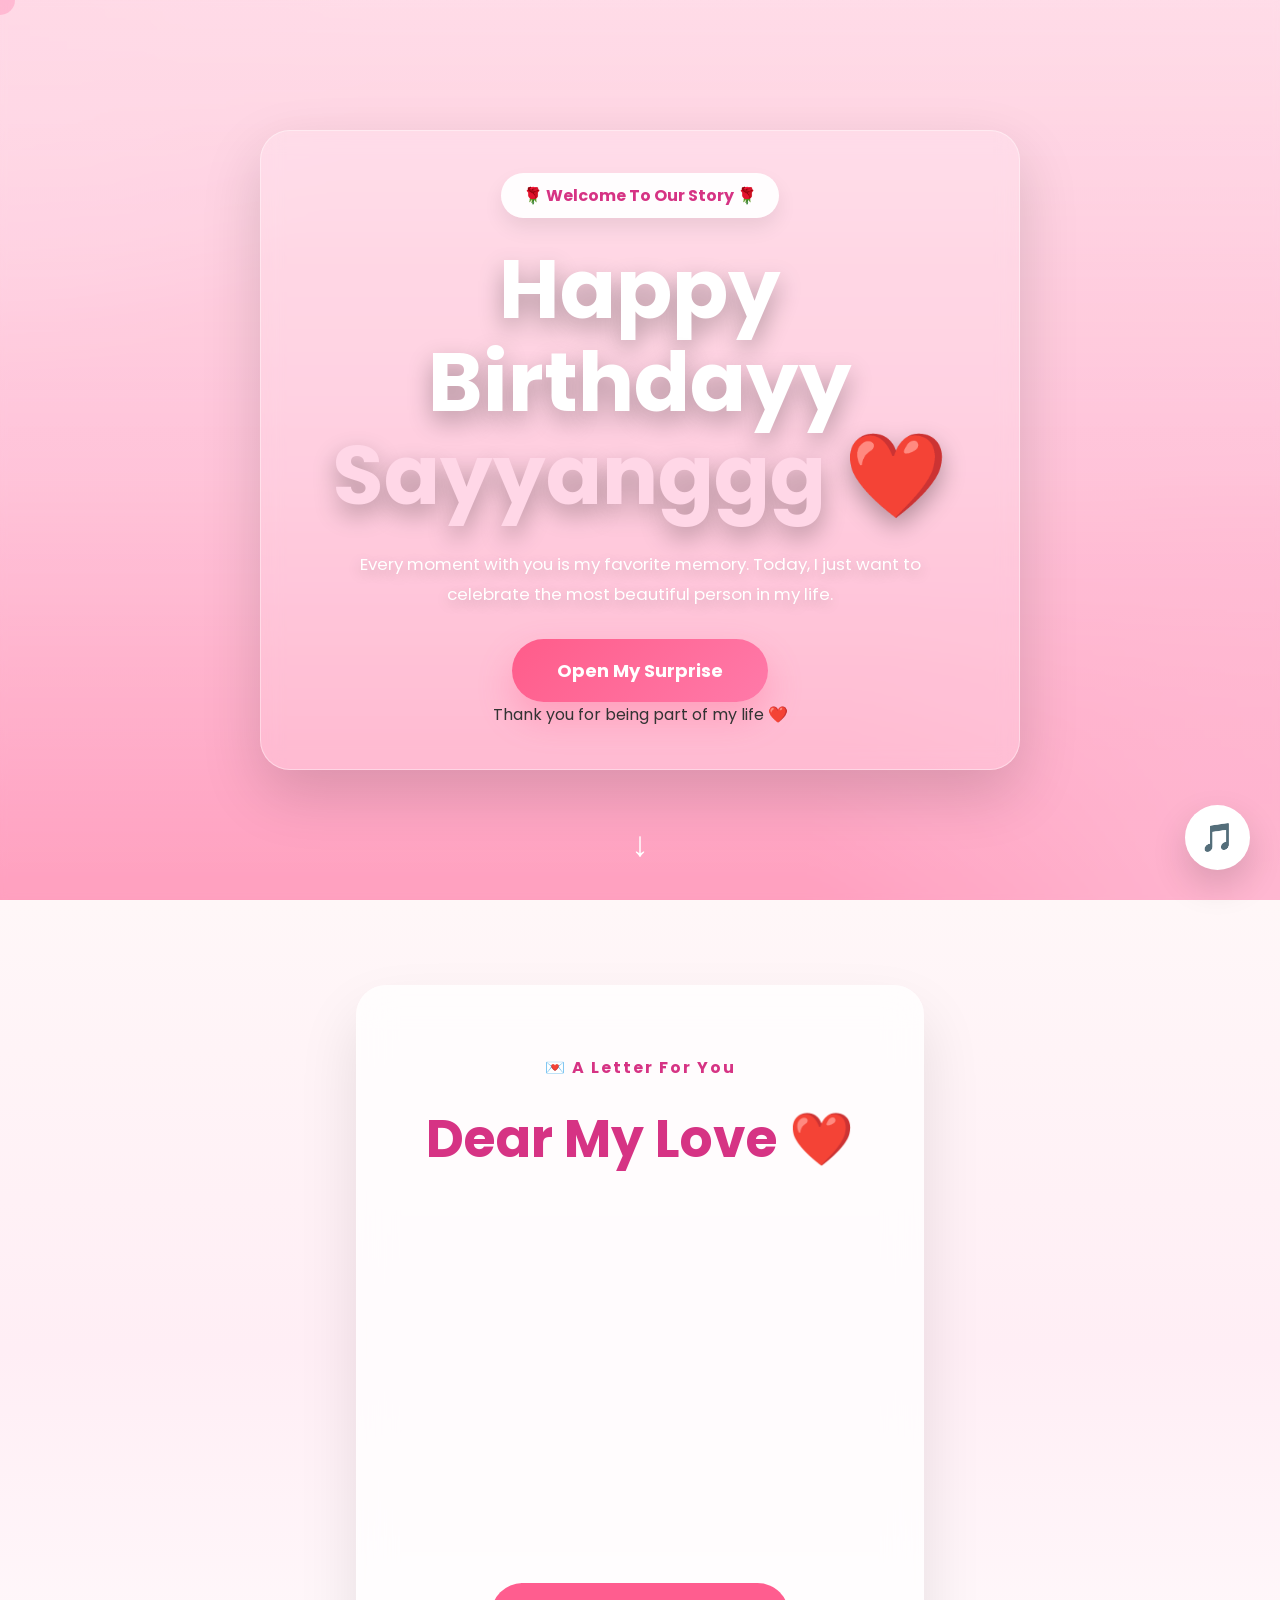
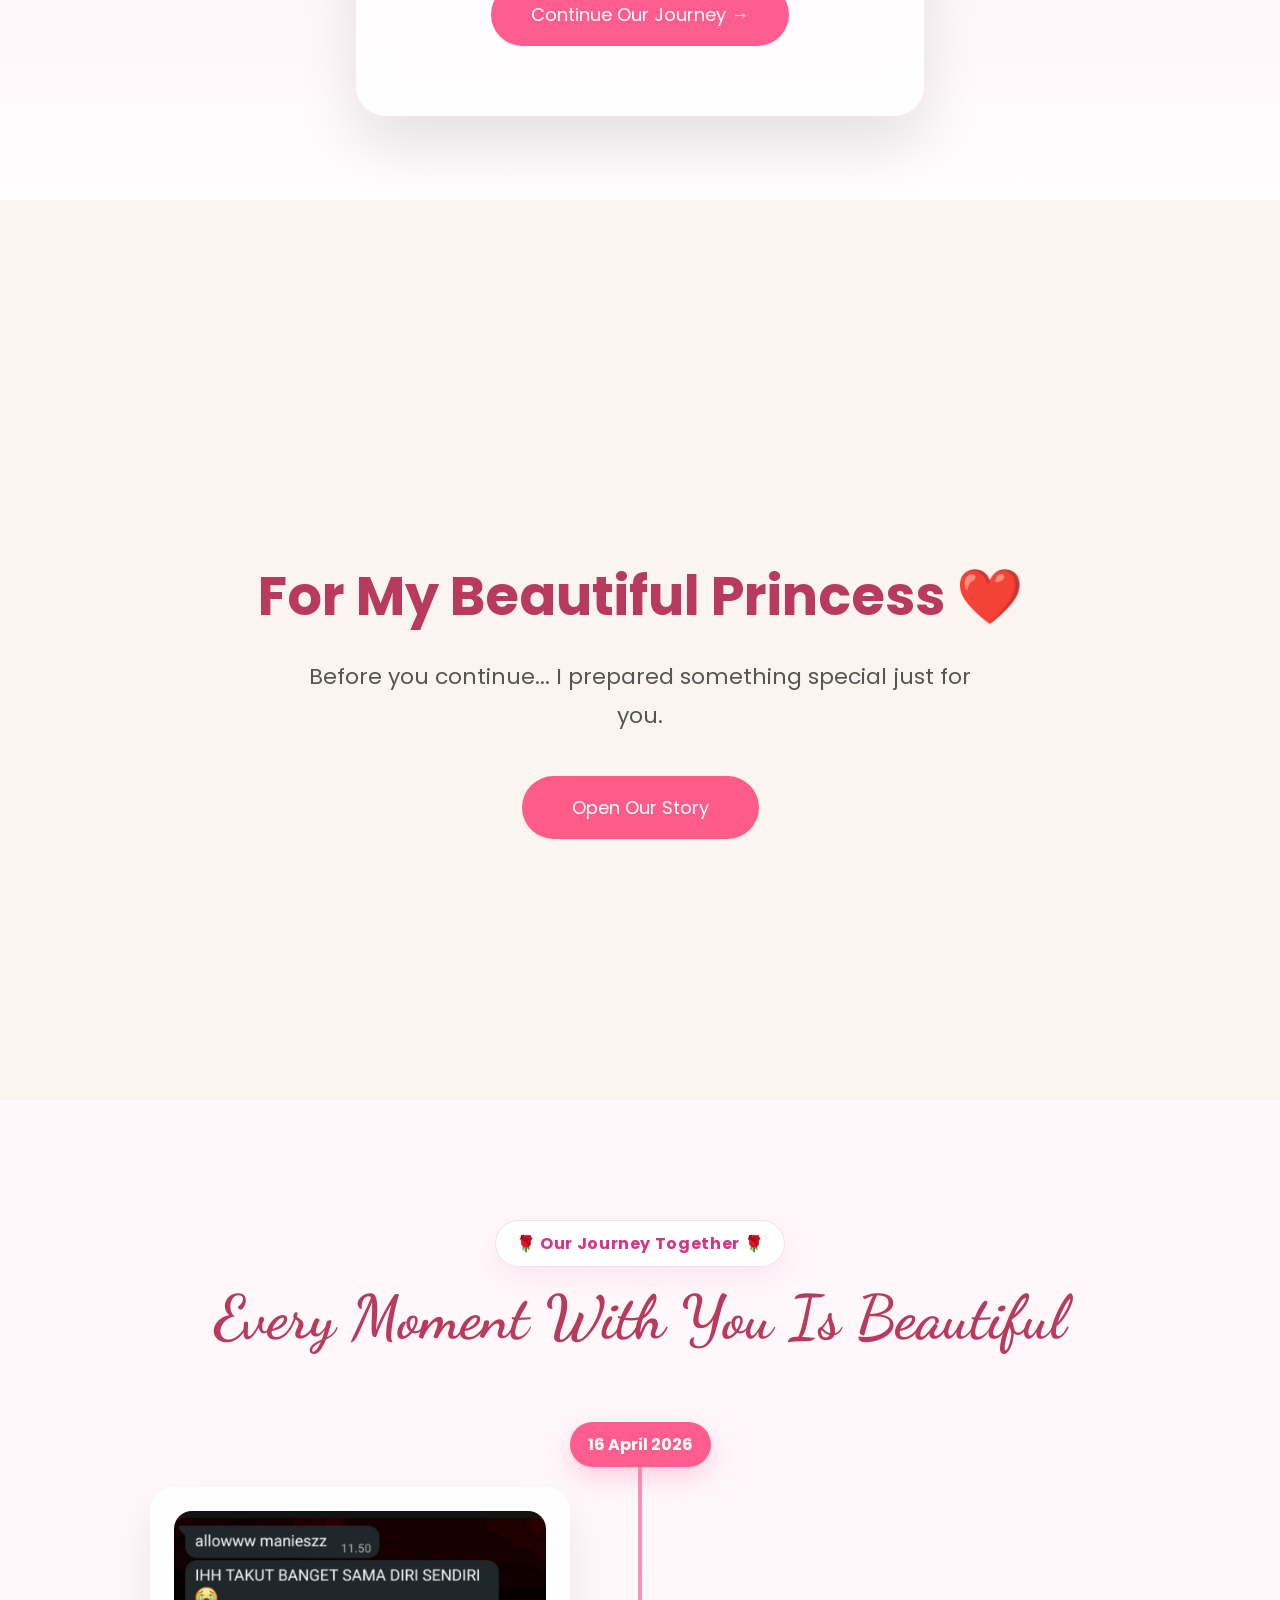
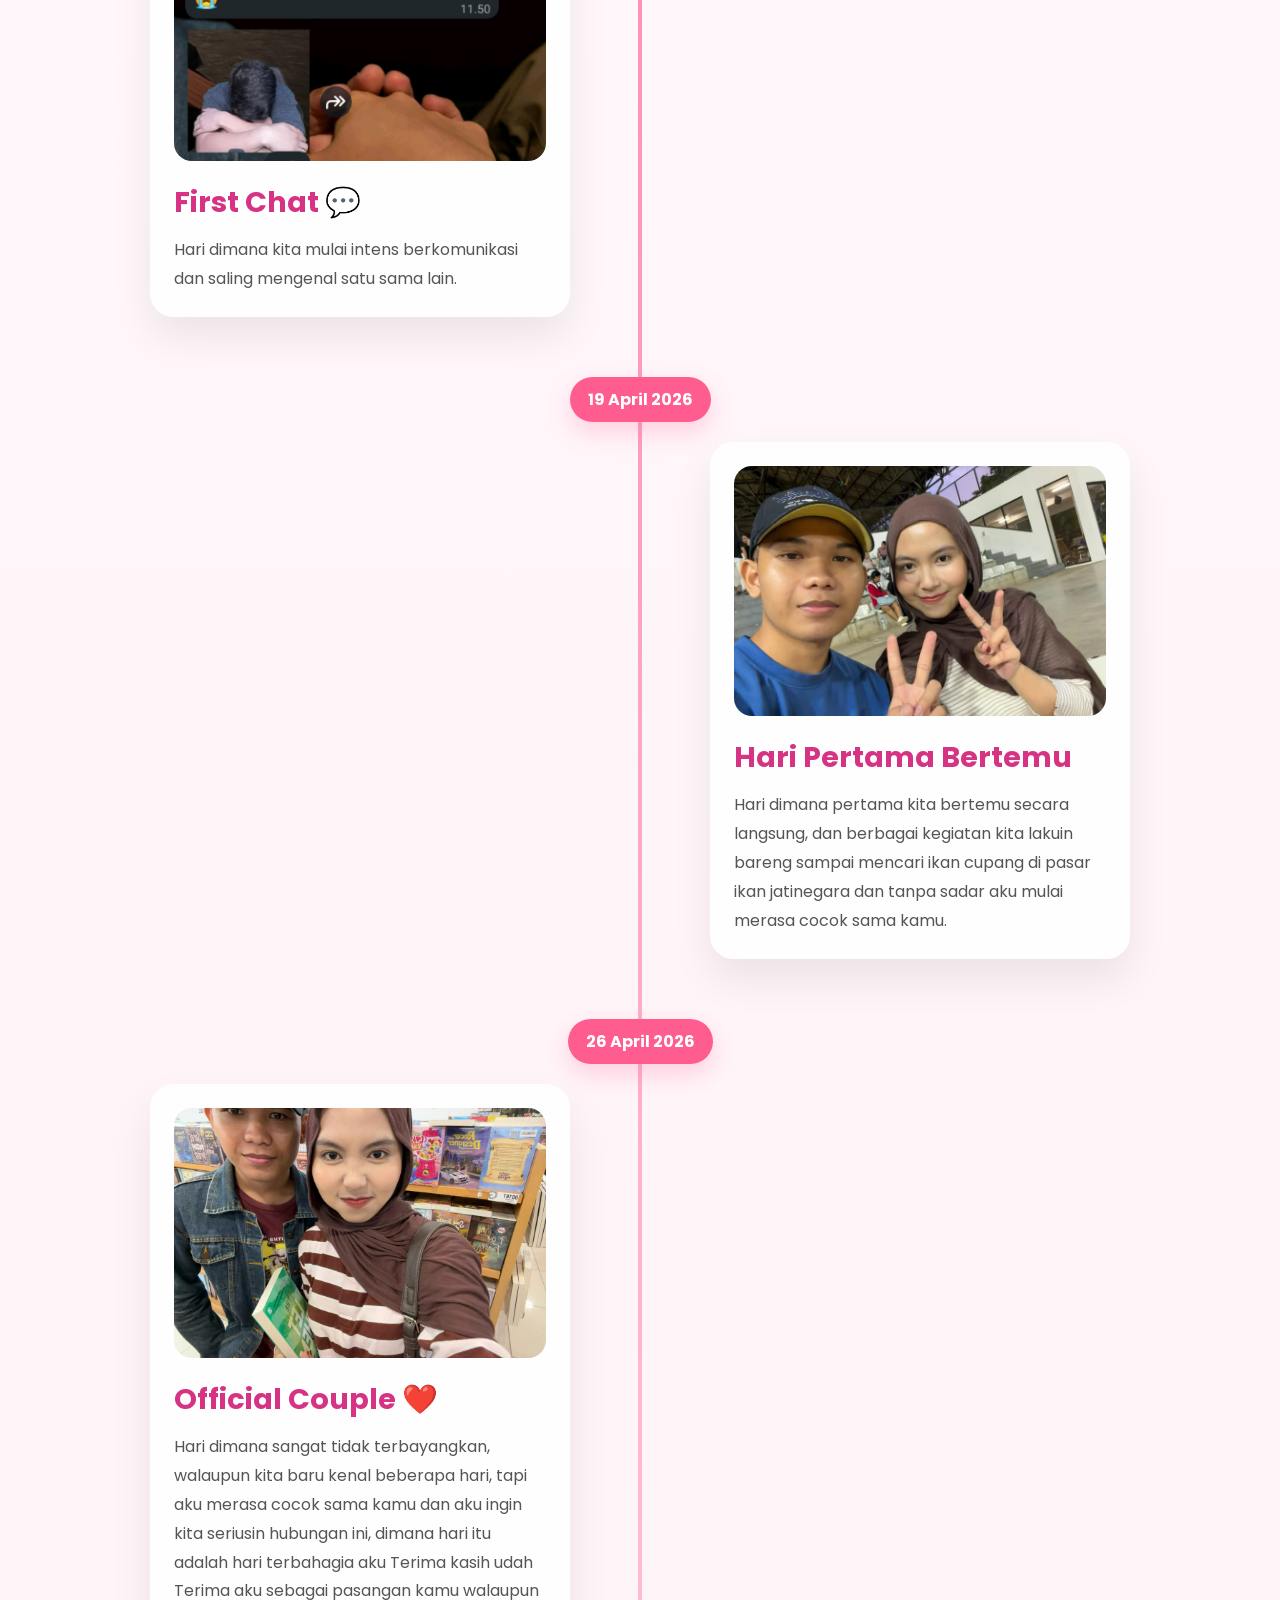
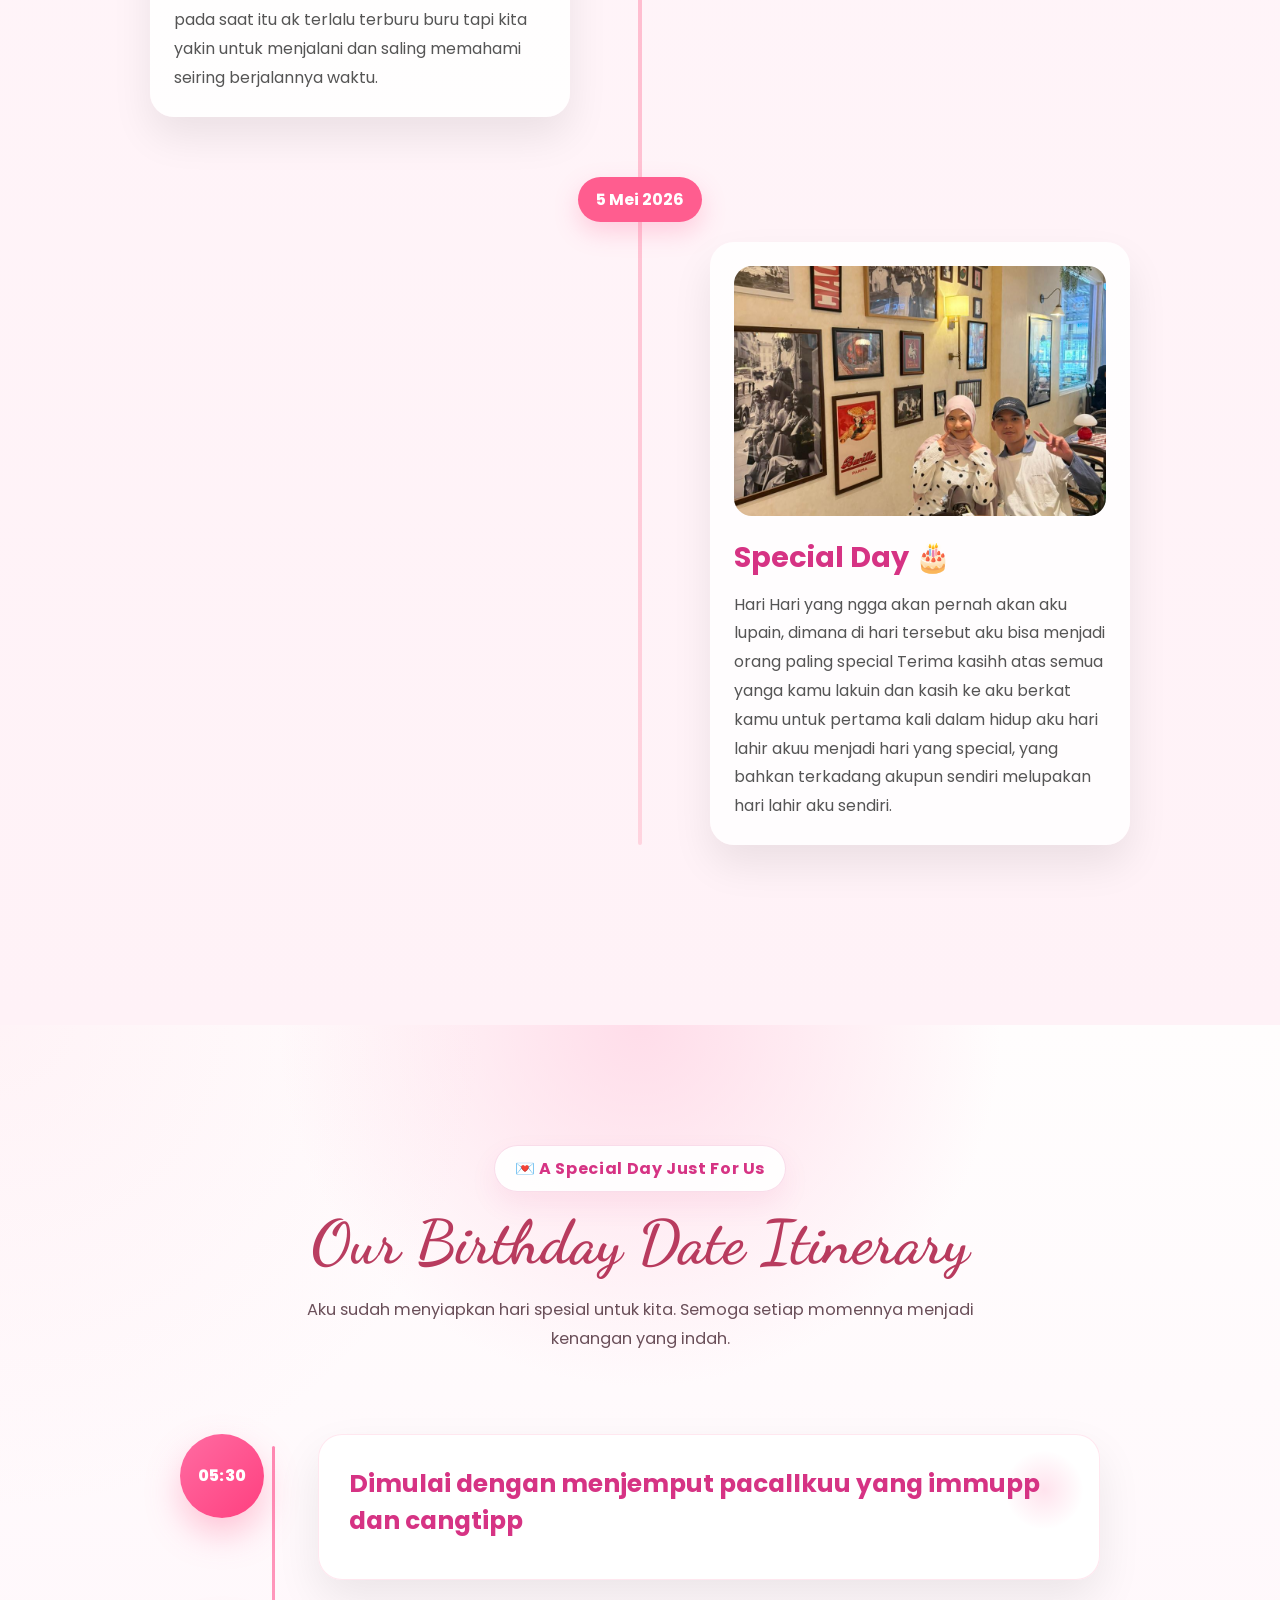
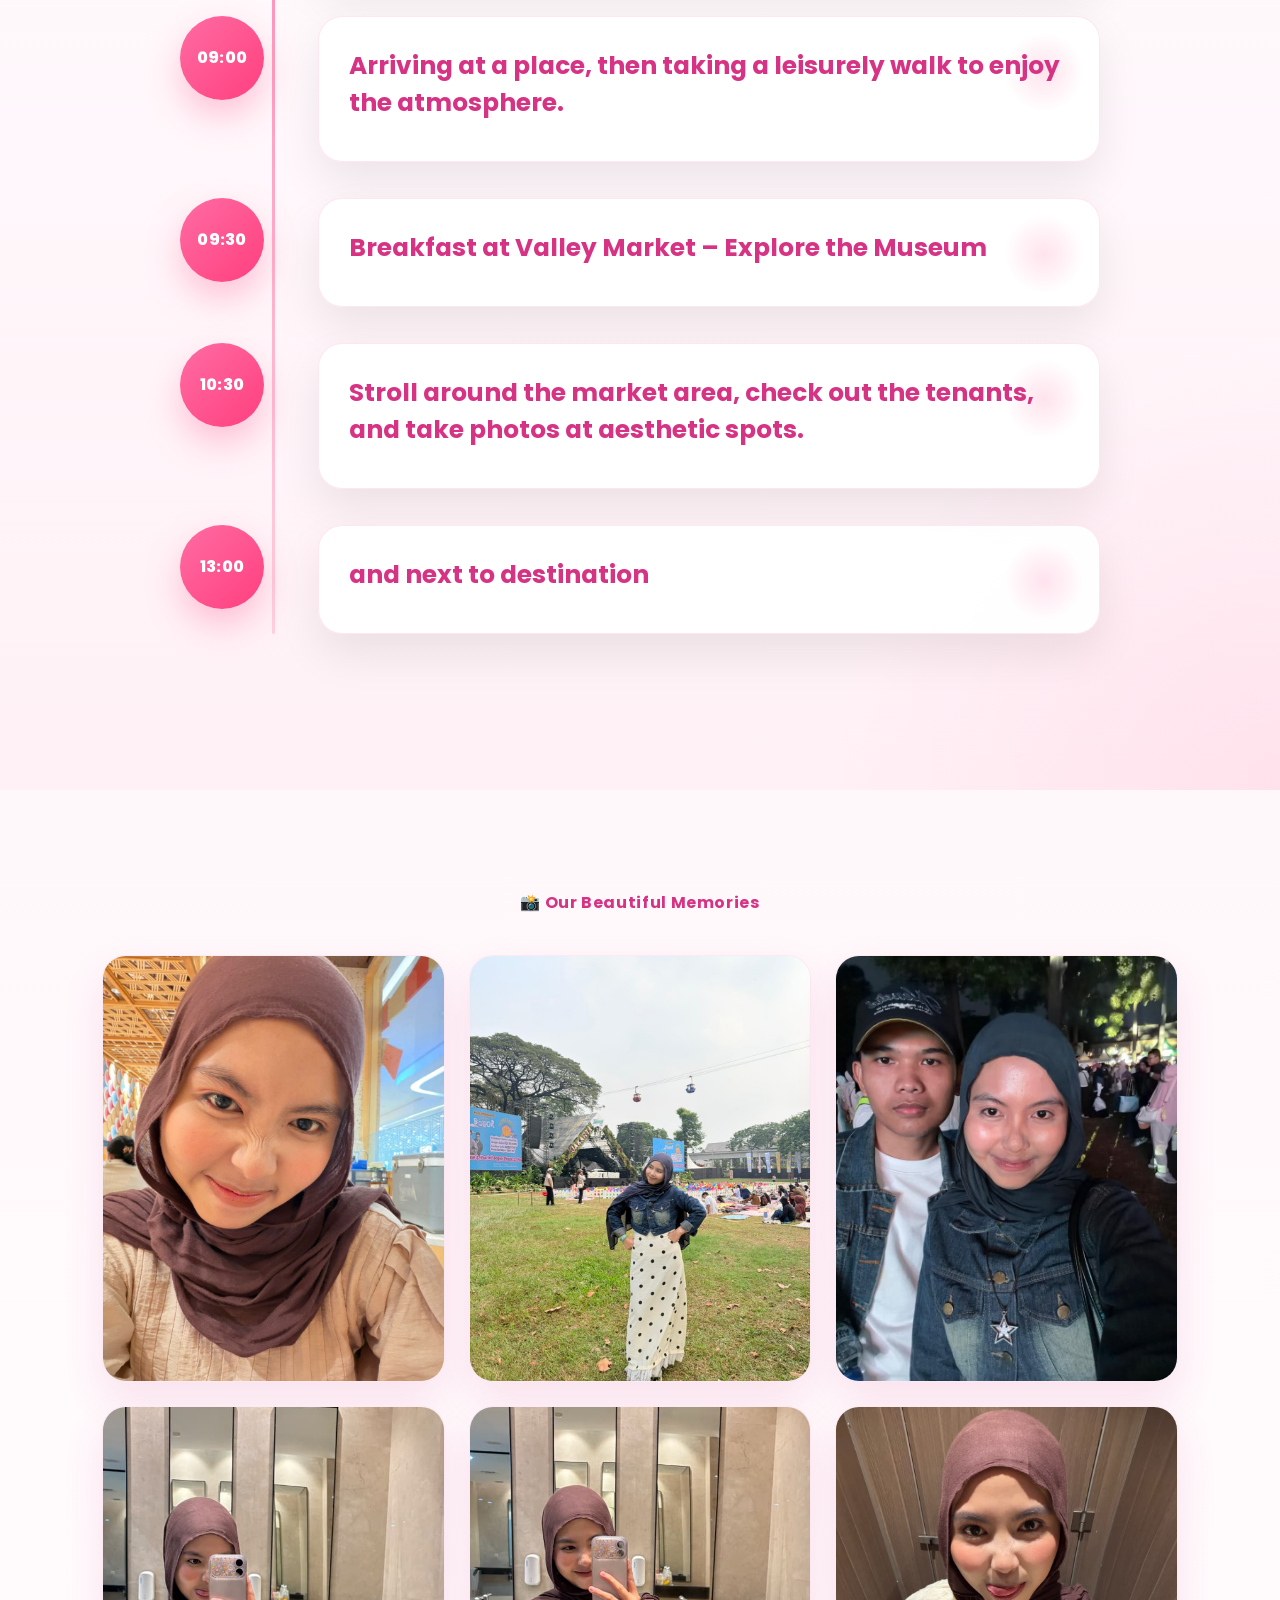
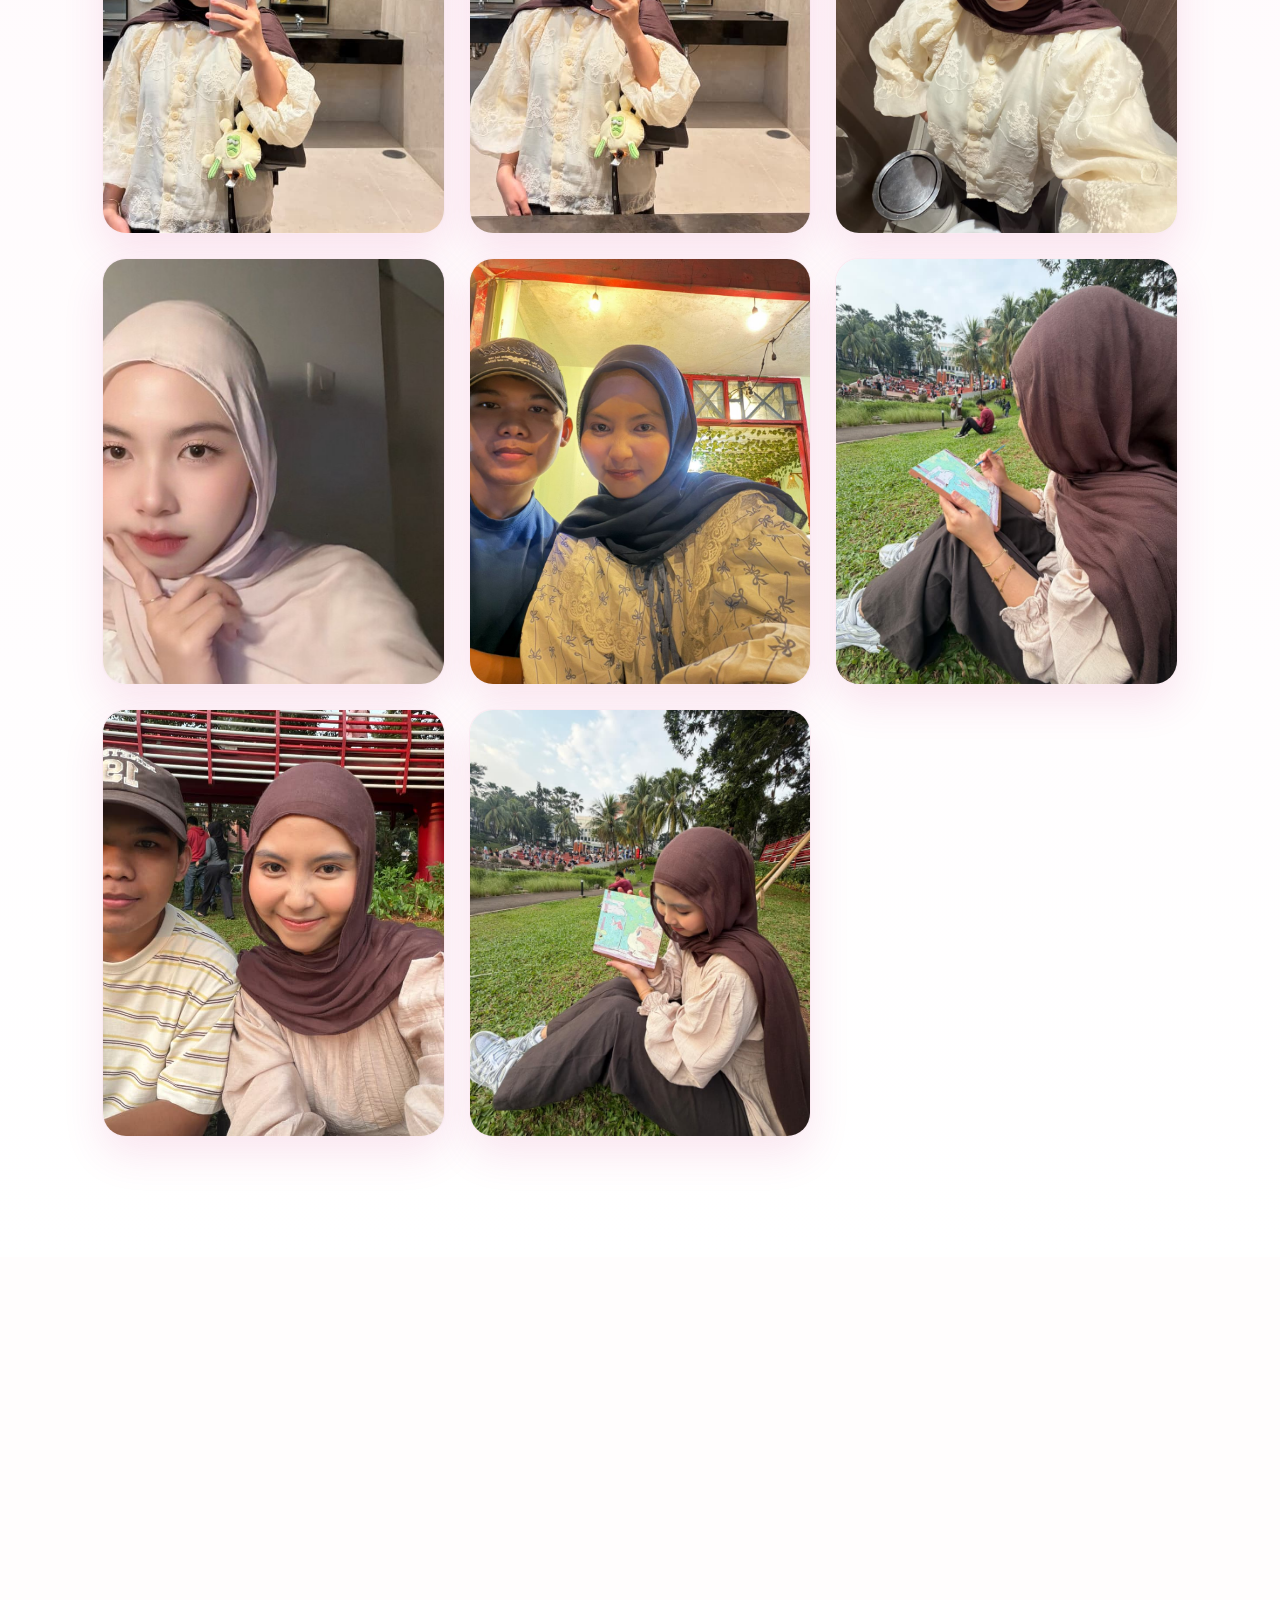
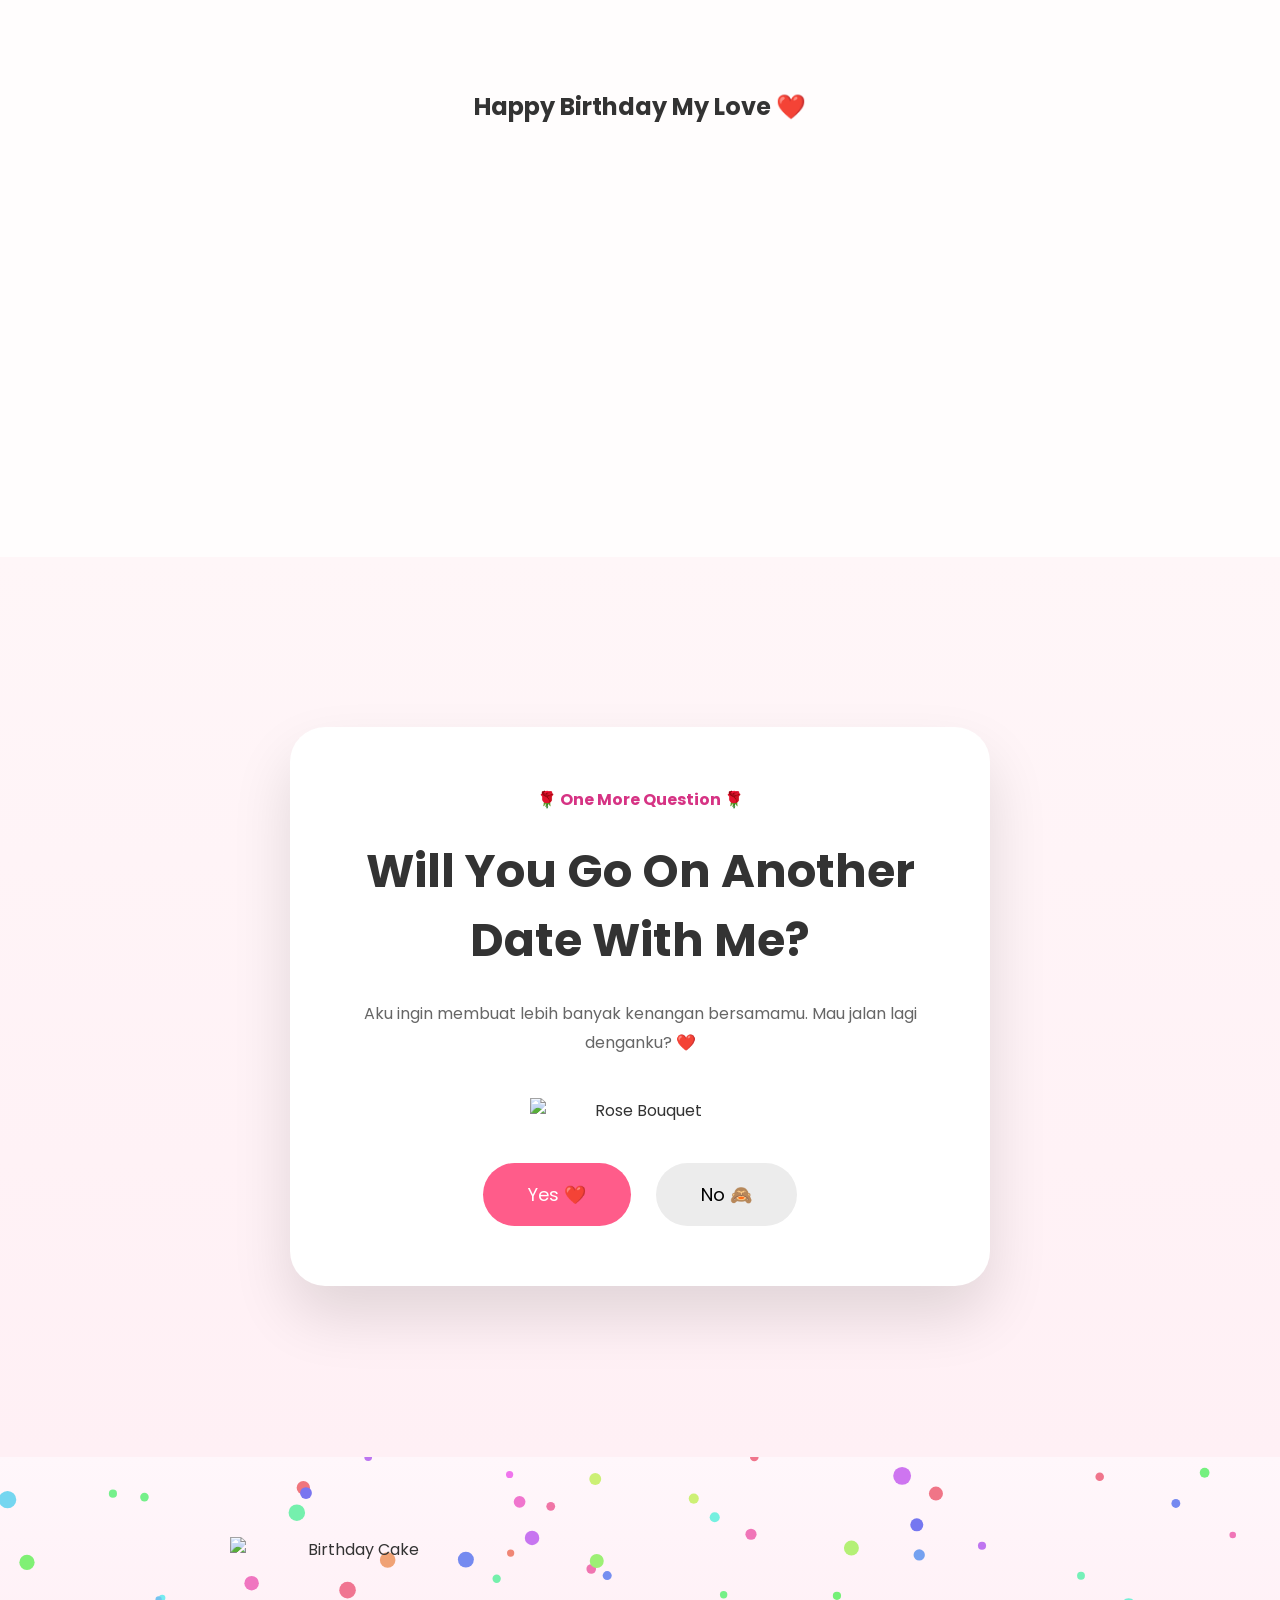
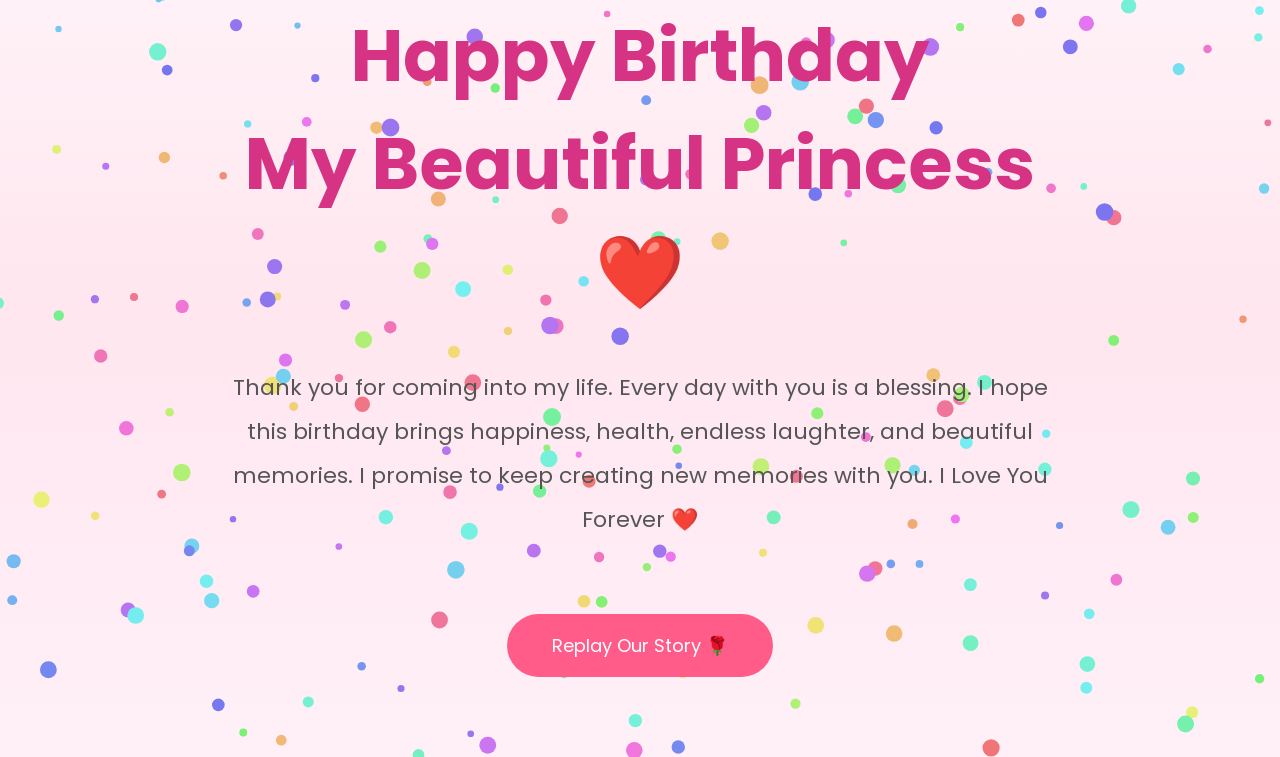
==== index.html @ c913f93d "update" ====
<!DOCTYPE html>
<html lang="en">
<head>
    <meta charset="UTF-8">
    <meta name="viewport" content="width=device-width, initial-scale=1.0">
    <title>Happy Birthday My Love</title>

    <link rel="preconnect" href="https://fonts.googleapis.com">
    <link rel="preconnect" href="https://fonts.gstatic.com" crossorigin>
    <link href="https://fonts.googleapis.com/css2?family=Dancing+Script:wght@600;700&family=Poppins:wght@400;500;600;700;800&display=swap" rel="stylesheet">

    <link rel="stylesheet" href="css/hero.css">
    <link rel="stylesheet" href="css/letter.css">
    <link rel="stylesheet" href="css/welcome.css">
    <link rel="stylesheet" href="css/timeline.css">
    <link rel="stylesheet" href="css/gallery.css">
    <link rel="stylesheet" href="css/itinerary.css">
    <link rel="stylesheet" href="css/countdown.css">
    <link rel="stylesheet" href="css/proposal.css">
    <link rel="stylesheet" href="css/ending.css">
    <link rel="stylesheet" href="css/petals.css">
    <link rel="stylesheet" href="css/cursor.css">
    <link rel="stylesheet" href="css/reveal.css">
    <link rel="stylesheet" href="css/style.css">
</head>
<body>

    <div id="petals-container"></div>
    <audio id="bgm" loop src="audio/you!.mp3"></audio>
    <button id="musicButton" type="button" aria-label="Toggle background music">🎵</button>
    <div class="cursor" aria-hidden="true"></div>

    <main>
        <section class="hero" id="hero">
            <div class="overlay"></div>
            <div class="hero-content">
                <span class="subtitle">🌹 Welcome To Our Story 🌹</span>
                <h1>
                    Happy Birthdayy
                    <br>
                    <span>Sayyanggg ❤️ </span>
                </h1>
                <p>
                    Every moment with you is my favorite memory.
                    Today, I just want to celebrate the most beautiful
                    person in my life.
                </p>
                <button id="startBtn" type="button">Open My Surprise</button>
                <div id="typing"></div>
            </div>
            <div class="scroll-indicator">↓</div>
        </section>

        <section class="love-letter" id="letter">
            <div class="letter-container">
                <span class="letter-subtitle">💌 A Letter For You</span>
                <h2>Dear My Love ❤️</h2>
                <div id="typing-text"></div>
                <button class="next-btn" type="button">Continue Our Journey →</button>
            </div>
        </section>

        <section id="welcome">
            <div class="table"></div>
            <div class="welcome-text">
                <h1>For My Beautiful Princess ❤️</h1>
                <p>
                    Before you continue...
                    I prepared something special just for you.
                </p>
                <button id="openBook" type="button">Open Our Story</button>
            </div>
        </section>
        <section class="timeline-section" id="timeline">
            <div class="section-title">
                <span>🌹 Our Journey Together 🌹</span>
                <h2>Every Moment With You Is Beautiful</h2>
            </div>
            <div class="timeline">
                <div class="timeline-item">
                    <div class="timeline-date">16 April 2026</div>
                    <div class="timeline-content">
                        <img src="images/chat.png" alt="First Meet">
                        <h3>First Chat 💬</h3>
                        <p>
                            Hari dimana kita mulai intens berkomunikasi dan saling mengenal satu sama lain.
                        </p>
                    </div>
                </div>
                <div class="timeline-item">
                    <div class="timeline-date">19 April 2026</div>
                    <div class="timeline-content">
                        <img src="images/first_meet.jpeg" alt="First Chat">
                        <h3>Hari Pertama Bertemu</h3>
                        <p>Hari dimana pertama kita bertemu secara langsung, dan berbagai kegiatan kita lakuin bareng sampai mencari ikan cupang di pasar ikan jatinegara dan tanpa sadar aku mulai merasa cocok sama kamu.</p>
                    </div>
                </div>
                <div class="timeline-item">
                    <div class="timeline-date">26 April 2026</div>
                    <div class="timeline-content">
                        <img src="images/couple.jpeg" alt="First Date">
                        <h3>Official Couple ❤️</h3>
                        <p>
                            Hari dimana sangat tidak terbayangkan, walaupun kita baru kenal beberapa hari, tapi aku merasa cocok sama kamu dan aku ingin kita seriusin hubungan ini, dimana hari itu adalah hari terbahagia aku Terima kasih udah Terima aku sebagai pasangan kamu walaupun pada saat itu ak terlalu terburu buru tapi kita yakin untuk menjalani dan saling memahami seiring berjalannya waktu.
                        </p>
                    </div>
                </div>
                <div class="timeline-item">
                    <div class="timeline-date">5 Mei 2026</div>
                    <div class="timeline-content">
                        <img src="images/ultah.jpeg" alt="Official Couple">
                        <h3>Special Day 🎂</h3>
                        <p>Hari Hari yang ngga akan pernah akan aku lupain, dimana di hari tersebut aku bisa menjadi orang paling special Terima kasihh atas semua yanga kamu lakuin dan kasih ke aku berkat kamu untuk pertama kali dalam hidup aku hari lahir akuu menjadi hari yang special, yang bahkan terkadang akupun sendiri melupakan hari lahir aku sendiri.</p>
                    </div>
                </div>
            </div>
        </section>
        <section class="itinerary-section" id="itinerary">
            <div class="section-title">
                <span>💌 A Special Day Just For Us</span>
                <h2>Our Birthday Date Itinerary</h2>
                <p>
                    Aku sudah menyiapkan hari spesial untuk kita.
                    Semoga setiap momennya menjadi kenangan yang indah.
                </p>
            </div>
            <div class="itinerary">
                <div class="timeline-line"></div>
                <div class="itinerary-card">
                    <div class="time">05:30</div>
                    <div class="content">
                        <h3>Dimulai dengan menjemput pacallkuu yang immupp dan cangtipp</h3>
                    </div>
                </div>
                <div class="itinerary-card">
                    <div class="time">09:00</div>
                    <div class="content">
                        <h3>Arriving at a place, then taking a leisurely walk to enjoy the atmosphere. </h3>
                    </div>
                </div>
                <div class="itinerary-card">
                    <div class="time">09:30</div>
                    <div class="content">
                        <h3>Breakfast at Valley Market – Explore the Museum</h3>
                    </div>
                </div>
                <div class="itinerary-card">
                    <div class="time">10:30</div>
                    <div class="content">
                        <h3>Stroll around the market area, check out the tenants, and take photos at aesthetic spots.</h3>
                    </div>
                </div>
                <div class="itinerary-card">
                    <div class="time">13:00</div>
                    <div class="content">
                        <h3>and next to destination</h3>
                    </div>
                </div>
        </section>
        <section class="gallery-section" id="gallery">
            <div class="gallery-title">
                <span>📸 Our Beautiful Memories</span>
            </div>
            <div class="gallery-grid">
                <div class="gallery-item">
                    <img src="images/img1.jpeg" alt="Chat moment">
                </div>
                <div class="gallery-item">
                    <img src="images/img2.jpeg" alt="First meet">
                </div>
                <div class="gallery-item">
                    <img src="images/img3.jpeg" alt="Couple photo">
                </div>
                <div class="gallery-item">
                    <img src="images/img4.jpeg" alt="Birthday moment">
                </div>
                <div class="gallery-item">
                    <img src="images/img5.jpeg" alt="Rose photo">
                </div>
                <div class="gallery-item">
                    <img src="images/img6.jpeg" alt="Rose photo">
                </div>
                <div class="gallery-item">
                    <img src="images/img7.jpeg" alt="Rose photo">
                </div>
                <div class="gallery-item">
                    <img src="images/img8.jpeg" alt="Rose photo">
                </div>
                <div class="gallery-item">
                    <img src="images/img9.jpeg" alt="Rose photo">
                </div>
                <div class="gallery-item">
                    <img src="images/img10.jpeg" alt="Rose photo">
                </div>
                <div class="gallery-item">
                    <img src="images/img11.jpeg" alt="Rose photo">
                </div>
            </div>
        </section>
        
        <section class="countdown-section" id="countdown">
            <div class="countdown-overlay"></div>
            <div class="countdown-content">
                <span>⏳ The Special Day Is Coming</span>
                <h2>Countdown To Our Special Moment ❤️</h2>
                <p>
                    Aku sudah tidak sabar bertemu dan merayakan hari spesial ini bersamamu.
                </p>

                <div class="countdown">
                    <div class="box">
                        <h1 id="days">00</h1>
                        <small>Days</small>
                    </div>
                    <div class="box">
                        <h1 id="hours">00</h1>
                        <small>Hours</small>
                    </div>
                    <div class="box">
                        <h1 id="minutes">00</h1>
                        <small>Minutes</small>
                    </div>
                    <div class="box">
                        <h1 id="seconds">00</h1>
                        <small>Seconds</small>
                    </div>
                </div>
            </div>
        </section>

        <section class="proposal-section" id="proposal">
            <div class="proposal-card">
                <span>🌹 One More Question 🌹</span>
                <h2>Will You Go On Another Date With Me?</h2>
                <p>
                    Aku ingin membuat lebih banyak kenangan bersamamu.
                    Mau jalan lagi denganku? ❤️
                </p>
                <img src="images/flowers/rose-bouquet.png" class="proposal-image" alt="Rose Bouquet">

                <div class="buttons">
                    <button id="yesBtn" type="button">Yes ❤️</button>
                    <button id="noBtn" type="button">No 🙈</button>
                </div>
            </div>
        </section>

        <section class="ending-section" id="ending">
            <canvas id="confetti"></canvas>

            <div class="ending-content">
                <img src="images/cake/cake.png" class="cake" alt="Birthday Cake">

                <h1>
                    Happy Birthday
                    <br>
                    My Beautiful Princess ❤️
                </h1>

                <p class="ending-message">
                    Thank you for coming into my life.
                    Every day with you is a blessing.
                    I hope this birthday brings happiness,
                    health, endless laughter,
                    and beautiful memories.
                    I promise to keep creating
                    new memories with you.
                    I Love You Forever ❤️
                </p>

                <button id="replay" type="button">Replay Our Story 🌹</button>
            </div>
        </section>
    </main>

    <script src="js/main.js"></script>
    <script src="js/typing.js"></script>
    <script src="js/timeline.js"></script>
    <script src="js/gallery.js"></script>
    <script src="js/itinerary.js"></script>
    <script src="js/countdown.js"></script>
    <script src="js/proposal.js"></script>
    <script src="js/confetti.js"></script>
    <script src="js/ending.js"></script>
    <script src="js/petals.js"></script>
    <script src="js/welcome.js"></script>
    <script src="js/lenis.min.js"></script>
    <script src="js/smooth-scroll.js"></script>
</body>
</html>
---- css/hero.css ----
.hero {
    position: relative;
    height: 100vh;
    display: flex;
    justify-content: center;
    align-items: center;
    text-align: center;
    overflow: hidden;
    background:
        radial-gradient(circle at top left, rgba(255, 215, 230, 0.85), transparent 24%),
        radial-gradient(circle at bottom right, rgba(255, 180, 208, 0.82), transparent 30%),
        linear-gradient(180deg, #ffdce8 0%, #ffbdd5 52%, #ff93b7 100%);
}

.overlay {
    position: absolute;
    inset: 0;
    background: linear-gradient(180deg, rgba(255, 223, 234, 0.18), rgba(255, 255, 255, 0.12));
    backdrop-filter: blur(3px);
}

.hero-content {
    position: relative;
    z-index: 10;
    max-width: 760px;
    padding: 42px 32px;
    background: rgba(255, 255, 255, 0.18);
    border: 1px solid rgba(255, 255, 255, 0.4);
    border-radius: 30px;
    backdrop-filter: blur(10px);
    box-shadow: 0 24px 60px rgba(0, 0, 0, 0.15);
}

.subtitle {
    display: inline-block;
    padding: 10px 22px;
    background: rgba(255, 255, 255, 0.95);
    border-radius: 50px;
    color: #d63384;
    font-weight: 700;
    margin-bottom: 25px;
    box-shadow: 0 10px 20px rgba(0, 0, 0, 0.08);
}

.hero h1 {
    margin: 0;
    font-size: clamp(3.4rem, 7vw, 5.2rem);
    line-height: 1.12;
    color: white;
    text-shadow: 0 10px 25px rgba(0, 0, 0, 0.3);
}

.hero h1 span {
    color: #ffd7e7;
}

.hero p {
    margin: 26px auto 30px;
    width: min(100%, 640px);
    color: white;
    font-size: 1.05rem;
    line-height: 1.8;
    text-shadow: 0 4px 14px rgba(0, 0, 0, 0.24);
}

.hero button {
    border: none;
    padding: 18px 45px;
    border-radius: 60px;
    background: linear-gradient(135deg, #ff5c8a, #ff7aa9);
    color: white;
    font-size: 18px;
    font-weight: 700;
    cursor: pointer;
    transition: 0.4s ease;
    box-shadow: 0 16px 35px rgba(255, 92, 138, 0.32);
}

.hero button:hover {
    transform: translateY(-6px) scale(1.02);
    box-shadow: 0 22px 48px rgba(255, 92, 138, 0.46);
}

.scroll-indicator {
    position: absolute;
    bottom: 30px;
    left: 50%;
    transform: translateX(-50%);
    color: white;
    font-size: 35px;
    animation: upDown 2s infinite;
---- css/letter.css ----
.love-letter{

    min-height:100vh;

    display:flex;

    justify-content:center;

    align-items:center;

    padding:80px;

    background:linear-gradient(
        180deg,
        #fff7f8,
        #ffeef5,
        #fffdfd
    );

    position:relative;

    overflow:hidden;

}

.letter-container{

    max-width:850px;

    background:rgba(255,255,255,.75);

    backdrop-filter:blur(18px);

    border-radius:30px;

    padding:70px;

    text-align:center;

    box-shadow:0 30px 60px rgba(0,0,0,.1);

}

.letter-subtitle{

    color:#d63384;

    font-weight:bold;

    letter-spacing:2px;

}

.love-letter h2{

    margin:20px 0;

    font-size:52px;

    color:#d63384;

}

#typing-text{

    margin-top:40px;

    line-height:2;

    font-size:22px;

    color:#555;

    min-height:320px;

}

.next-btn{

    margin-top:45px;

    padding:18px 40px;

    border:none;

    border-radius:50px;

    background:#ff5d8f;

    color:white;

    font-size:18px;

    cursor:pointer;

    transition:.4s;

}

.next-btn:hover{

    transform:translateY(-5px);

    box-shadow:0 20px 35px rgba(255,93,143,.3);

}
---- css/welcome.css ----
#welcome{

height:100vh;

display:flex;

justify-content:center;

align-items:center;

flex-direction:column;

background:#faf5ef;

position:relative;

overflow:hidden;

}

.book{

width:380px;

transition:1s;

cursor:pointer;

filter:drop-shadow(0 30px 50px rgba(0,0,0,.25));

}

.book:hover{

transform:scale(1.05);

}

.welcome-text{

margin-top:50px;

text-align:center;

}

.welcome-text h1{

font-size:54px;

color:#b83b5e;

margin-bottom:20px;

}

.welcome-text p{

font-size:22px;

color:#555;

max-width:700px;

margin:auto;

line-height:1.8;

}

#openBook{

margin-top:40px;

padding:18px 50px;

border:none;

background:#ff5c8a;

color:white;

border-radius:50px;

font-size:18px;

cursor:pointer;

}
---- css/timeline.css ----
.timeline-section {
    padding: 120px 8%;
    background: linear-gradient(180deg, #fff8fb, #fff2f7);
}

.timeline {
    position: relative;
    max-width: 980px;
    margin: 0 auto;
}

.timeline::before {
    content: "";
    position: absolute;
    left: 50%;
    top: 0;
    bottom: 0;
    width: 4px;
    transform: translateX(-50%);
    background: linear-gradient(180deg, #ff8eb0, #ffd4df);
    border-radius: 999px;
}

.timeline-item {
    position: relative;
    width: 100%;
    margin-bottom: 60px;
    opacity: 0;
    transform: translateY(60px);
    transition: 0.8s ease;
}

.timeline-item.show {
    opacity: 1;
    transform: translateY(0);
}

.timeline-item:nth-child(odd) .timeline-content,
.timeline-item:nth-child(even) .timeline-content {
    width: min(100%, 420px);
}

.timeline-item:nth-child(odd) .timeline-content {
    margin-right: auto;
}

.timeline-item:nth-child(even) .timeline-content {
    margin-left: auto;
}

.timeline-date {
    position: relative;
    z-index: 2;
    width: fit-content;
    margin: 0 auto 20px;
    padding: 10px 18px;
    background: #ff5d8f;
    color: white;
    border-radius: 999px;
    font-weight: 700;
    box-shadow: 0 10px 25px rgba(255, 93, 143, 0.25);
}

.timeline-content {
    background: rgba(255, 255, 255, 0.88);
    border-radius: 24px;
    padding: 24px;
    box-shadow: 0 20px 40px rgba(0,0,0,0.08);
}

.timeline-content img {
    width: 100%;
    height: 250px;
    object-fit: cover;
    border-radius: 18px;
    margin-bottom: 20px;
}

.timeline-content h3 {
    margin: 0 0 12px;
    color: #d63384;
    font-size: 1.8rem;
}

.timeline-content p {
    margin: 0;
    color: #555;
    line-height: 1.8;
}

@media (max-width: 768px) {
    .timeline::before {
        left: 20px;
        transform: translateX(0);
    }

    .timeline-item:nth-child(odd) .timeline-content,
    .timeline-item:nth-child(even) .timeline-content {
        width: calc(100% - 70px);
        margin-left: 70px;
    }

    .timeline-date {
        margin-left: 70px;
        margin-right: 0;
    }
}
---- css/gallery.css ----
.gallery-section{
    padding: 100px 8% 120px;
    background: linear-gradient(180deg, #fff8fb 0%, #ffffff 100%);
}

.gallery-title{
    text-align: center;
    margin-bottom: 40px;
}

.gallery-title span{
    color: #d63384;
    font-weight: 700;
    letter-spacing: 0.04em;
}

.gallery-title h2{
    font-size: clamp(2rem, 4vw, 2.8rem);
    margin-top: 12px;
    color: #4a1d2d;
}

.gallery-title p{
    margin: 12px auto 0;
    max-width: 700px;
    color: #6a4f59;
    line-height: 1.8;
}

.gallery-grid{
    display: grid;
    grid-template-columns: repeat(3, minmax(0, 1fr));
    gap: 24px;
}

.gallery-item{
    overflow: hidden;
    border-radius: 24px;
    background: #fff;
    box-shadow: 0 18px 40px rgba(214, 51, 132, 0.12);
    border: 1px solid rgba(214, 51, 132, 0.1);
    transition: transform 0.35s ease, box-shadow 0.35s ease;
}

.gallery-item:hover{
    transform: translateY(-6px);
    box-shadow: 0 24px 48px rgba(214, 51, 132, 0.18);
}

.gallery-item img{
    display: block;
    width: 100%;
    height: 100%;
    aspect-ratio: 4 / 5;
    object-fit: cover;
    transition: transform 0.45s ease;
}

.gallery-item:hover img{
    transform: scale(1.05);
}

.memory-card{
    display:flex;
    align-items:center;
    gap:60px;
    margin-bottom:120px;
}

.reverse{
    flex-direction:row-reverse;
}

.memory-image{
    flex:1;
}

.memory-image img{
    width:100%;
    border-radius:30px;
    transition:.5s;
    cursor:pointer;
    box-shadow:0 20px 45px rgba(0,0,0,.15);
}

.memory-image img:hover{
    transform:scale(1.05);
}

.memory-text{
    flex:1;
}

.memory-text span{
    font-size:60px;
    color:#ffd4df;
    font-weight:bold;
}

.memory-text h3{
    margin:20px 0;
    font-size:38px;
    color:#d63384;
}

.memory-text p{
    line-height:2;
    color:#555;
}

@media (max-width: 768px) {
    .gallery-grid {
        grid-template-columns: repeat(2, minmax(0, 1fr));
        gap: 16px;
    }
}

@media (max-width: 480px) {
    .gallery-grid {
        grid-template-columns: 1fr;
    }
}
---- css/itinerary.css ----
.itinerary-section {
    min-height: 100vh;
    padding: 120px 8%;
    background:
        radial-gradient(circle at top, rgba(255, 212, 228, 0.78), transparent 24%),
        linear-gradient(180deg, #fffdfd 0%, #fff7fb 54%, #fff1f6 100%);
    position: relative;
}

.itinerary-section::before {
    content: "";
    position: absolute;
    inset: 0;
    background:
        radial-gradient(circle at left top, rgba(255, 174, 203, 0.12), transparent 26%),
        radial-gradient(circle at right bottom, rgba(255, 142, 182, 0.16), transparent 24%);
    pointer-events: none;
}

.itinerary {
    position: relative;
    max-width: 920px;
    margin: 80px auto 0;
}

.timeline-line {
    position: absolute;
    left: 92px;
    top: 12px;
    width: 3px;
    height: calc(100% - 12px);
    background: linear-gradient(180deg, #ff89b3, #ffd1df);
    border-radius: 999px;
}

.itinerary-card {
    display: grid;
    grid-template-columns: 110px 1fr;
    gap: 28px;
    margin-bottom: 36px;
    opacity: 0;
    transform: translateY(60px);
    transition: 1s ease;
    position: relative;
}

.itinerary-card.show {
    opacity: 1;
    transform: translateY(0);
}

.time {
    width: 84px;
    height: 84px;
    background: linear-gradient(135deg, #ff6ca2, #ff3f7f);
    color: white;
    border-radius: 50%;
    display: flex;
    justify-content: center;
    align-items: center;
    font-weight: 800;
    letter-spacing: 0.02em;
    flex-shrink: 0;
    z-index: 2;
    box-shadow: 0 16px 34px rgba(255, 93, 143, 0.34);
}

.content {
    position: relative;
    flex: 1;
    background: rgba(255, 255, 255, 0.94);
    padding: 30px;
    border-radius: 24px;
    border: 1px solid rgba(255, 144, 182, 0.22);
    box-shadow: 0 20px 45px rgba(0, 0, 0, 0.08);
    overflow: hidden;
}

.content::before {
    content: "";
    position: absolute;
    top: 16px;
    right: 16px;
    width: 78px;
    height: 78px;
    border-radius: 50%;
    background: radial-gradient(circle, rgba(255, 126, 173, 0.22), transparent 72%);
}

.content h3 {
    position: relative;
    z-index: 1;
    color: #d63384;
    margin: 0 0 10px;
    font-size: 1.55rem;
}

.content p {
    position: relative;
    z-index: 1;
    color: #66555f;
    line-height: 1.8;
    margin: 0;
}

@media (max-width: 768px) {
    .itinerary-section {
        padding: 100px 6%;
    }

    .timeline-line {
        left: 28px;
    }

    .itinerary-card {
        grid-template-columns: 56px 1fr;
        gap: 18px;
    }

    .time {
        width: 56px;
        height: 56px;
        font-size: 0.72rem;
    }

    .content {
        padding: 22px;
    }
}
---- css/countdown.css ----
.countdown-section{

    min-height:100vh;

    display:flex;

    justify-content:center;

    align-items:center;

    position:relative;

    background:url("../images/background/sunset.jpg")
    center center/cover;

    overflow:hidden;

}

.countdown-overlay{

    position:absolute;

    inset:0;

    background:rgba(0,0,0,.45);

}

.countdown-content{

    position:relative;

    z-index:2;

    text-align:center;

    color:white;

}

.countdown-content span{

    letter-spacing:3px;

    color:#ffd4e4;

}

.countdown-content h2{

    font-size:58px;

    margin:20px 0;

}

.countdown-content p{

    width:700px;

    max-width:90%;

    margin:auto;

    line-height:1.8;

}

.countdown{

    margin-top:60px;

    display:flex;

    justify-content:center;

    gap:30px;

    flex-wrap:wrap;

}

.box{

    width:170px;

    height:170px;

    background:rgba(255,255,255,.15);

    backdrop-filter:blur(15px);

    border-radius:25px;

    display:flex;

    flex-direction:column;

    justify-content:center;

    align-items:center;

    border:1px solid rgba(255,255,255,.2);

}

.box h1{

    font-size:60px;

    margin:0;

}

.box small{

    font-size:18px;

    margin-top:10px;

}
---- css/proposal.css ----
.proposal-section{

    min-height:100vh;

    display:flex;

    justify-content:center;

    align-items:center;

    background:linear-gradient(
        180deg,
        #fff6f8,
        #fff0f5
    );

    position:relative;

    overflow:hidden;

}

.proposal-card{

    width:700px;

    max-width:90%;

    background:white;

    border-radius:35px;

    padding:60px;

    text-align:center;

    box-shadow:0 30px 60px rgba(0,0,0,.12);

}

.proposal-card span{

    color:#d63384;

    font-weight:bold;

}

.proposal-card h2{

    margin:25px 0;

    font-size:46px;

}

.proposal-card p{

    color:#666;

    line-height:1.8;

}

.proposal-image{

    width:220px;

    margin:40px auto;

    display:block;

}

.buttons{

    display:flex;

    justify-content:center;

    gap:25px;

    margin-top:40px;

}

.buttons button{

    border:none;

    padding:18px 45px;

    border-radius:50px;

    cursor:pointer;

    font-size:18px;

    transition:.3s;

}

#yesBtn{

    background:#ff5c8a;

    color:white;

}

#yesBtn:hover{

    transform:scale(1.1);

}

#noBtn{

    background:#ececec;

}
---- css/ending.css ----
.ending-section{

    min-height:100vh;

    position:relative;

    overflow:hidden;

    display:flex;

    justify-content:center;

    align-items:center;

    text-align:center;

    background:linear-gradient(
        180deg,
        #fff7fb,
        #ffe6ef,
        #fff0f8
    );

}

#confetti{

    position:absolute;

    inset:0;

    width:100%;

    height:100%;

    pointer-events:none;

}

.ending-content{

    position:relative;

    z-index:5;

    max-width:900px;

    padding:40px;

}

.cake{

    width:250px;

    animation:floatCake 4s ease-in-out infinite;

}

@keyframes floatCake{

0%,100%{

transform:translateY(0);

}

50%{

transform:translateY(-20px);

}

}

.ending-content h1{

    margin:40px 0;

    font-size:72px;

    color:#d63384;

}

.ending-message{

    font-size:22px;

    line-height:2;

    color:#555;

}

#replay{

    margin-top:50px;

    padding:18px 45px;

    border:none;

    border-radius:50px;

    background:#ff5c8a;

    color:white;

    cursor:pointer;

    font-size:18px;

}
---- css/petals.css ----
#petals-container{

    position:fixed;

    inset:0;

    overflow:hidden;

    pointer-events:none;

    z-index:999;

}

.petal{

    position:absolute;

    top:-80px;

    width:40px;

    animation:fall linear forwards;

}

@keyframes fall{

0%{

transform:
translateY(-100px)
rotate(0deg);

opacity:0;

}

10%{

opacity:1;

}

100%{

transform:
translateY(120vh)
rotate(720deg);

opacity:0;

}

}
---- css/cursor.css ----
.cursor{

position:fixed;

width:30px;

height:30px;

border-radius:50%;

background:rgba(255,90,150,.25);

backdrop-filter:blur(5px);

pointer-events:none;

transform:translate(-50%,-50%);

z-index:99999;

transition:

width .3s,

height .3s;

}
---- css/reveal.css ----
.reveal{

opacity:0;

transform:translateY(80px);

transition:1.2s;

}

.reveal.active{

opacity:1;

transform:translateY(0);

}
---- css/style.css ----
* {
    box-sizing: border-box;
}

html {
    scroll-behavior: smooth;
}

body {
    margin: 0;
    font-family: "Poppins", "Segoe UI", Arial, sans-serif;
    background: #fffdfd;
    color: #333;
    overflow-x: hidden;
}

img {
    display: block;
    max-width: 100%;
}

button {
    font-family: inherit;
}

main {
    display: block;
}

.section-title {
    text-align: center;
    margin-bottom: 70px;
}

.section-title span {
    display: inline-block;
    padding: 10px 20px;
    background: rgba(255, 255, 255, 0.9);
    border: 1px solid rgba(214, 51, 132, 0.16);
    border-radius: 999px;
    color: #d63384;
    font-weight: 700;
    letter-spacing: 0.04em;
    box-shadow: 0 12px 28px rgba(214, 51, 132, 0.08);
}

.section-title h2 {
    margin: 18px 0 0;
    font-size: clamp(2.5rem, 5vw, 3.8rem);
    color: #b83b5e;
    font-family: 'Dancing Script', cursive;
    line-height: 1.1;
}

.section-title p {
    max-width: 700px;
    margin: 18px auto 0;
    color: #6a4f59;
    line-height: 1.8;
    font-size: 1.02rem;
}

#musicButton {
    position: fixed;
    right: 30px;
    bottom: 30px;
    width: 65px;
    height: 65px;
    border: none;
    background: white;
    border-radius: 50%;
    display: flex;
    justify-content: center;
    align-items: center;
    cursor: pointer;
    font-size: 28px;
    box-shadow: 0 15px 35px rgba(0,0,0,.15);
    z-index: 9999;
}

#musicButton:hover {
    transform: scale(1.05);
}
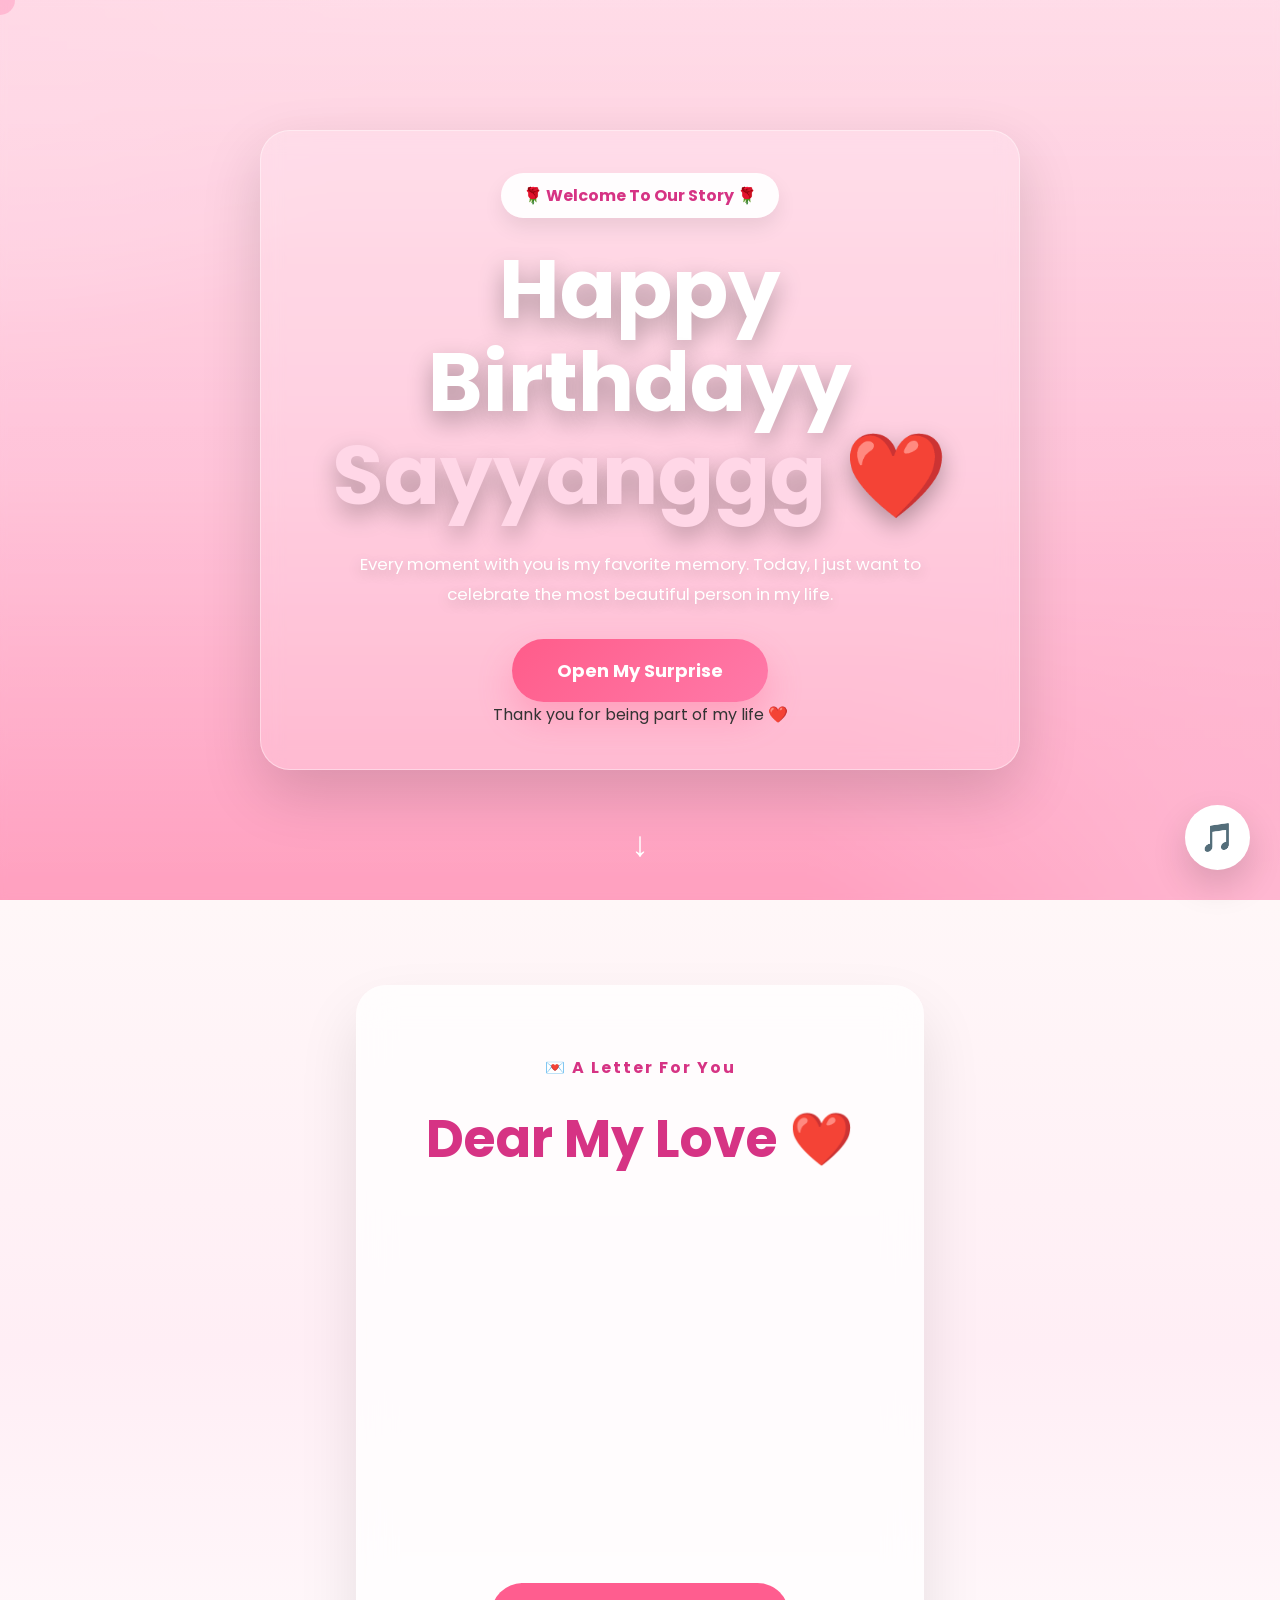
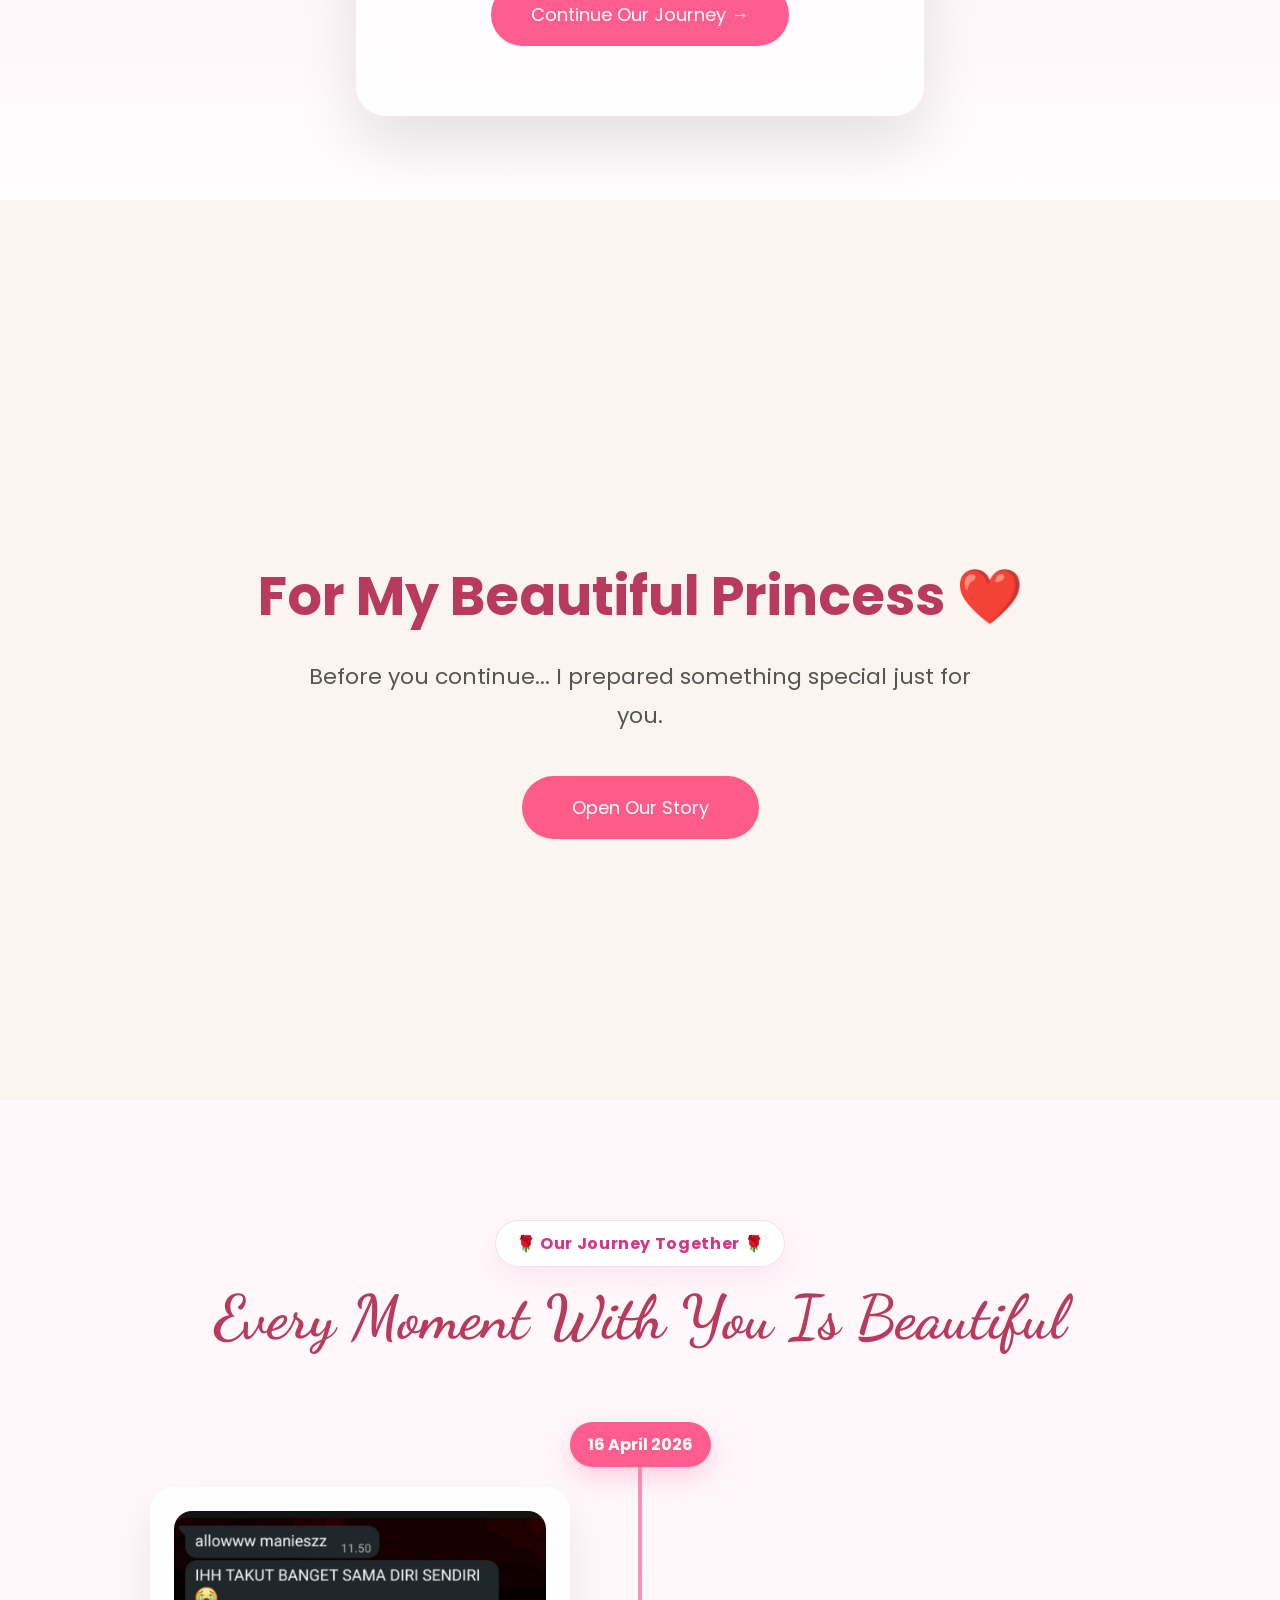
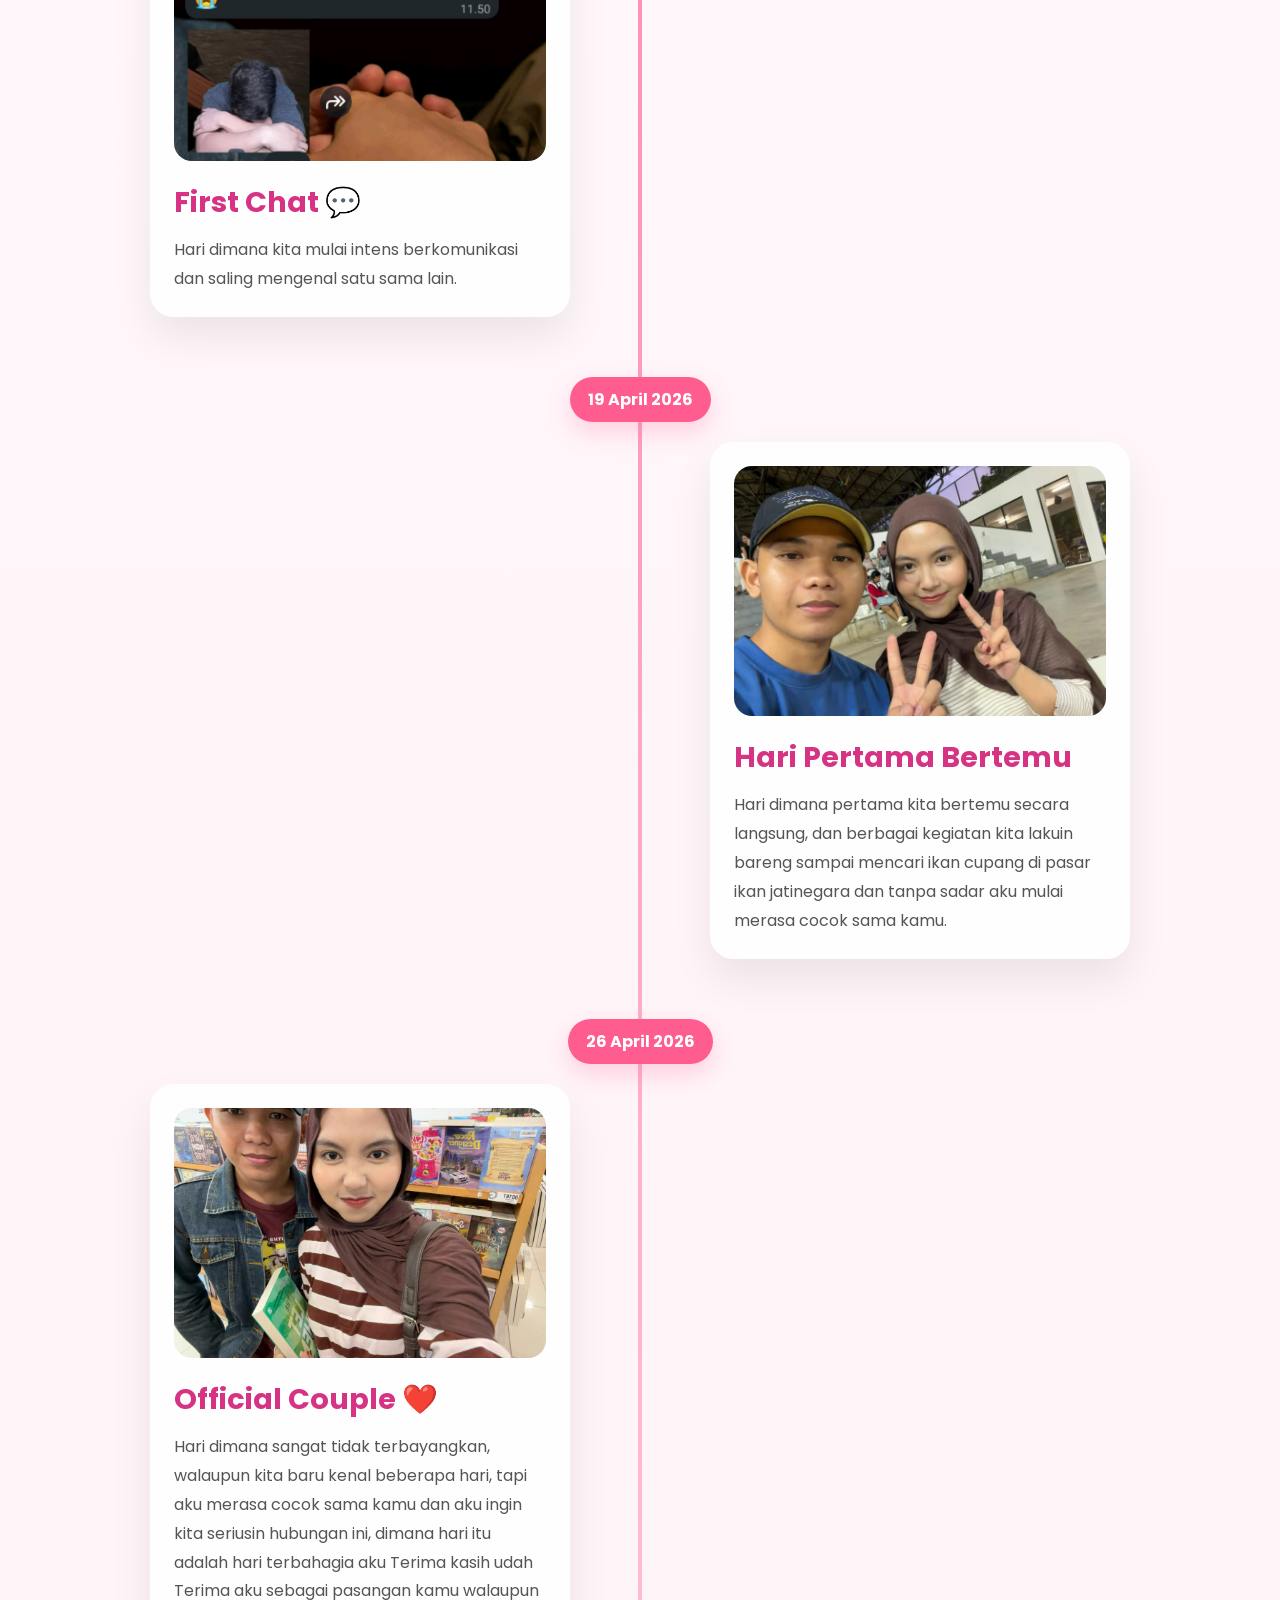
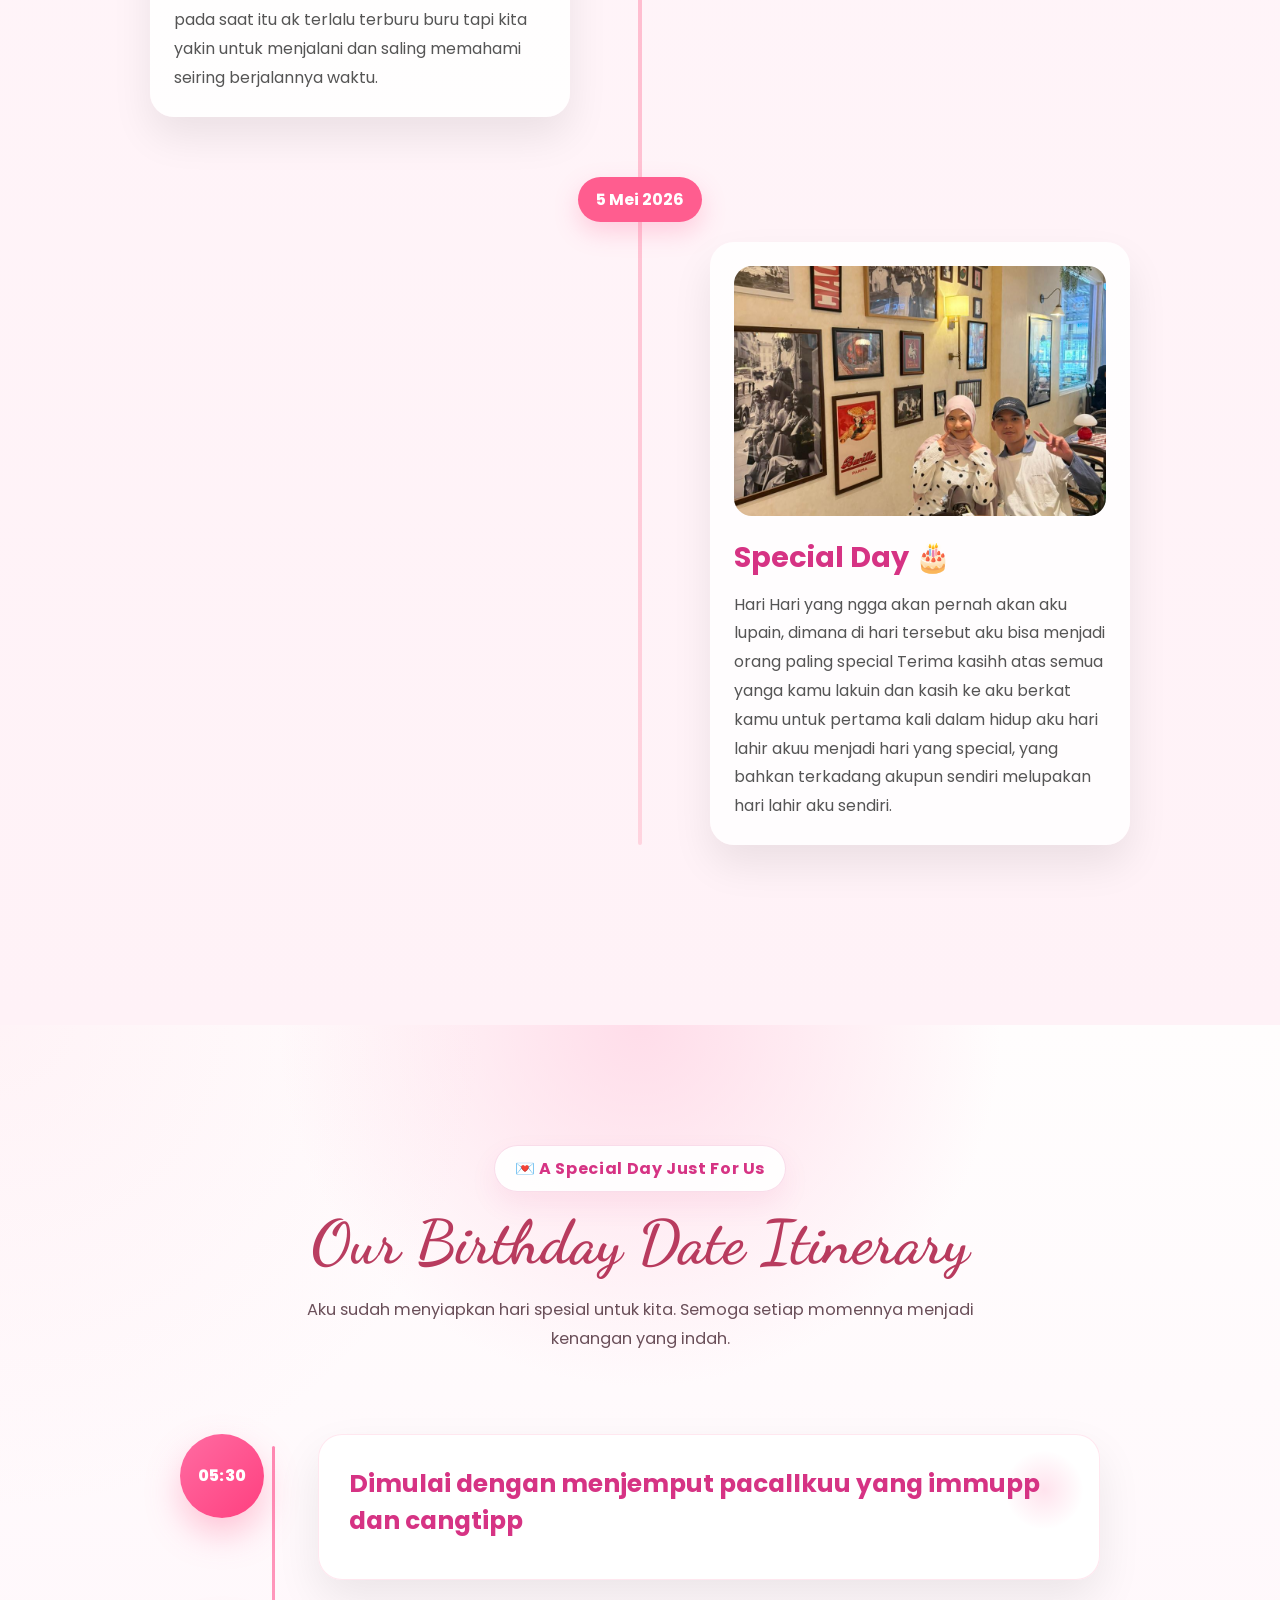
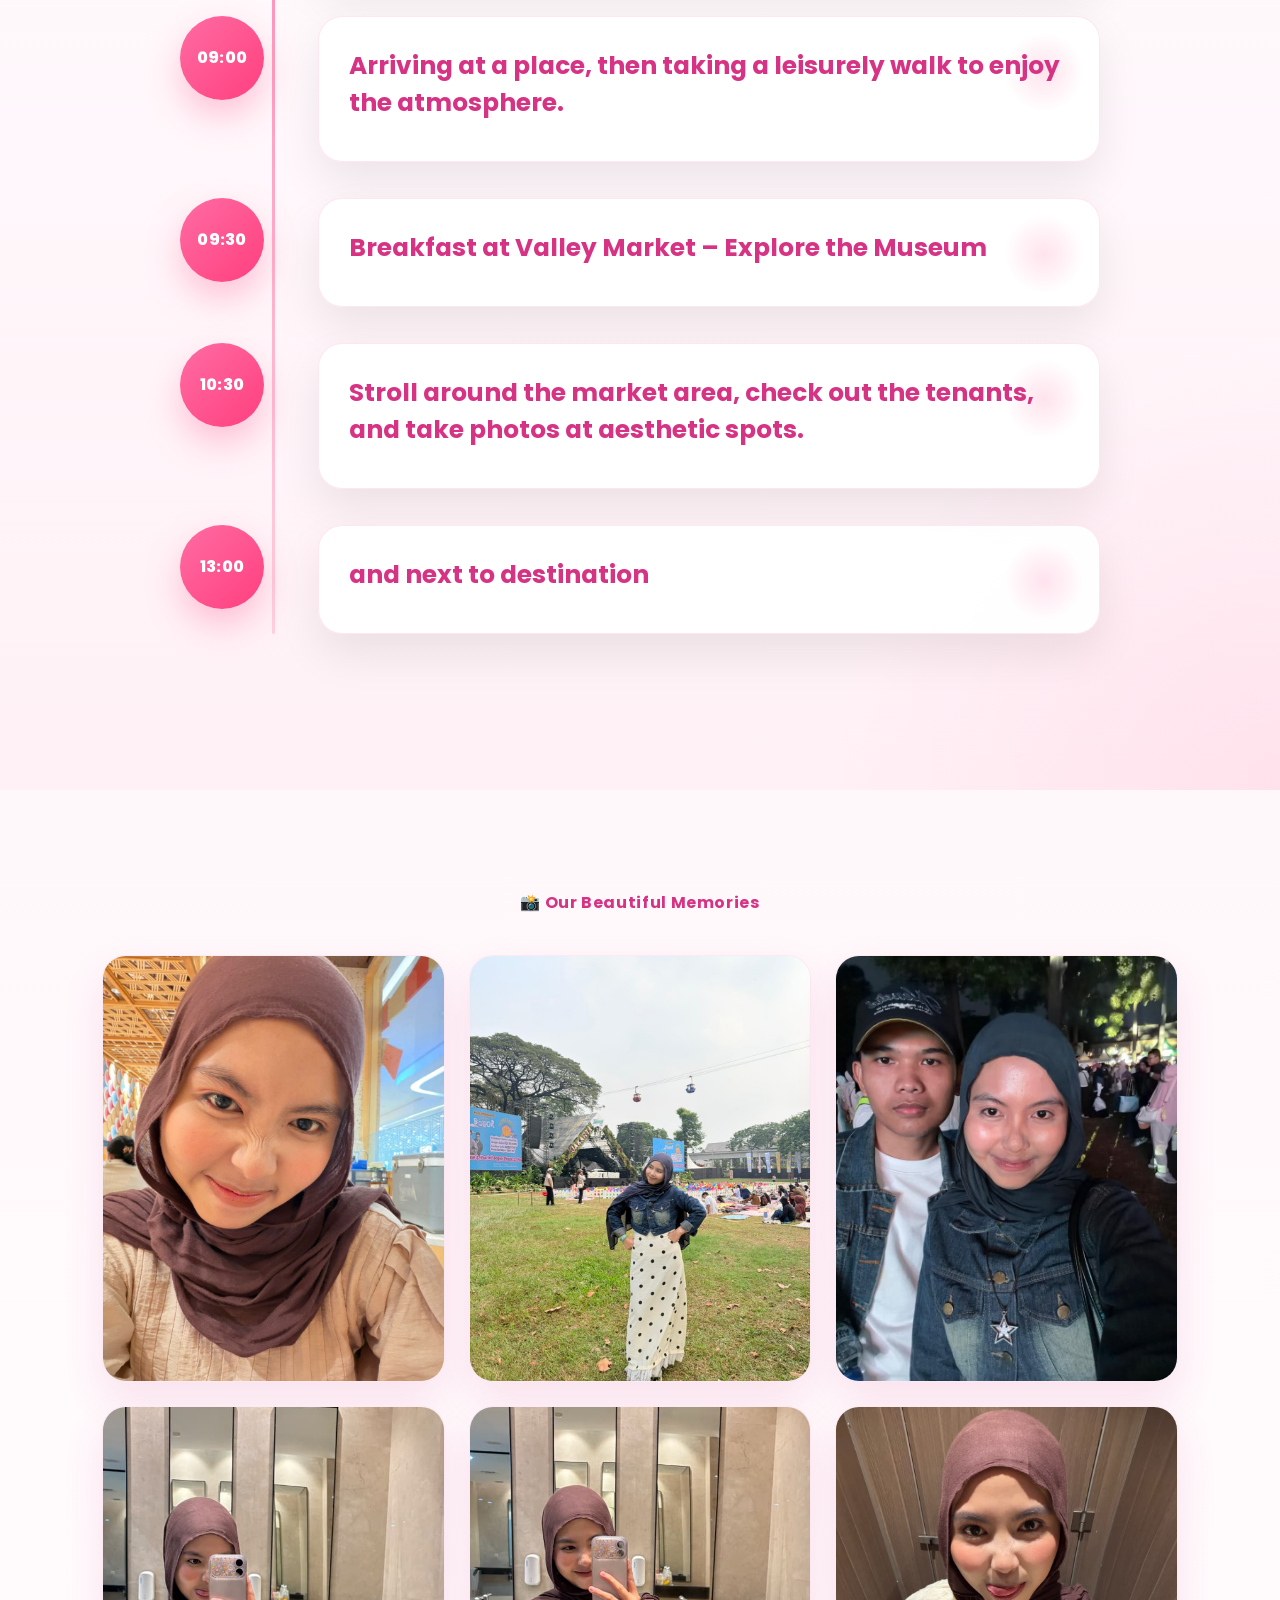
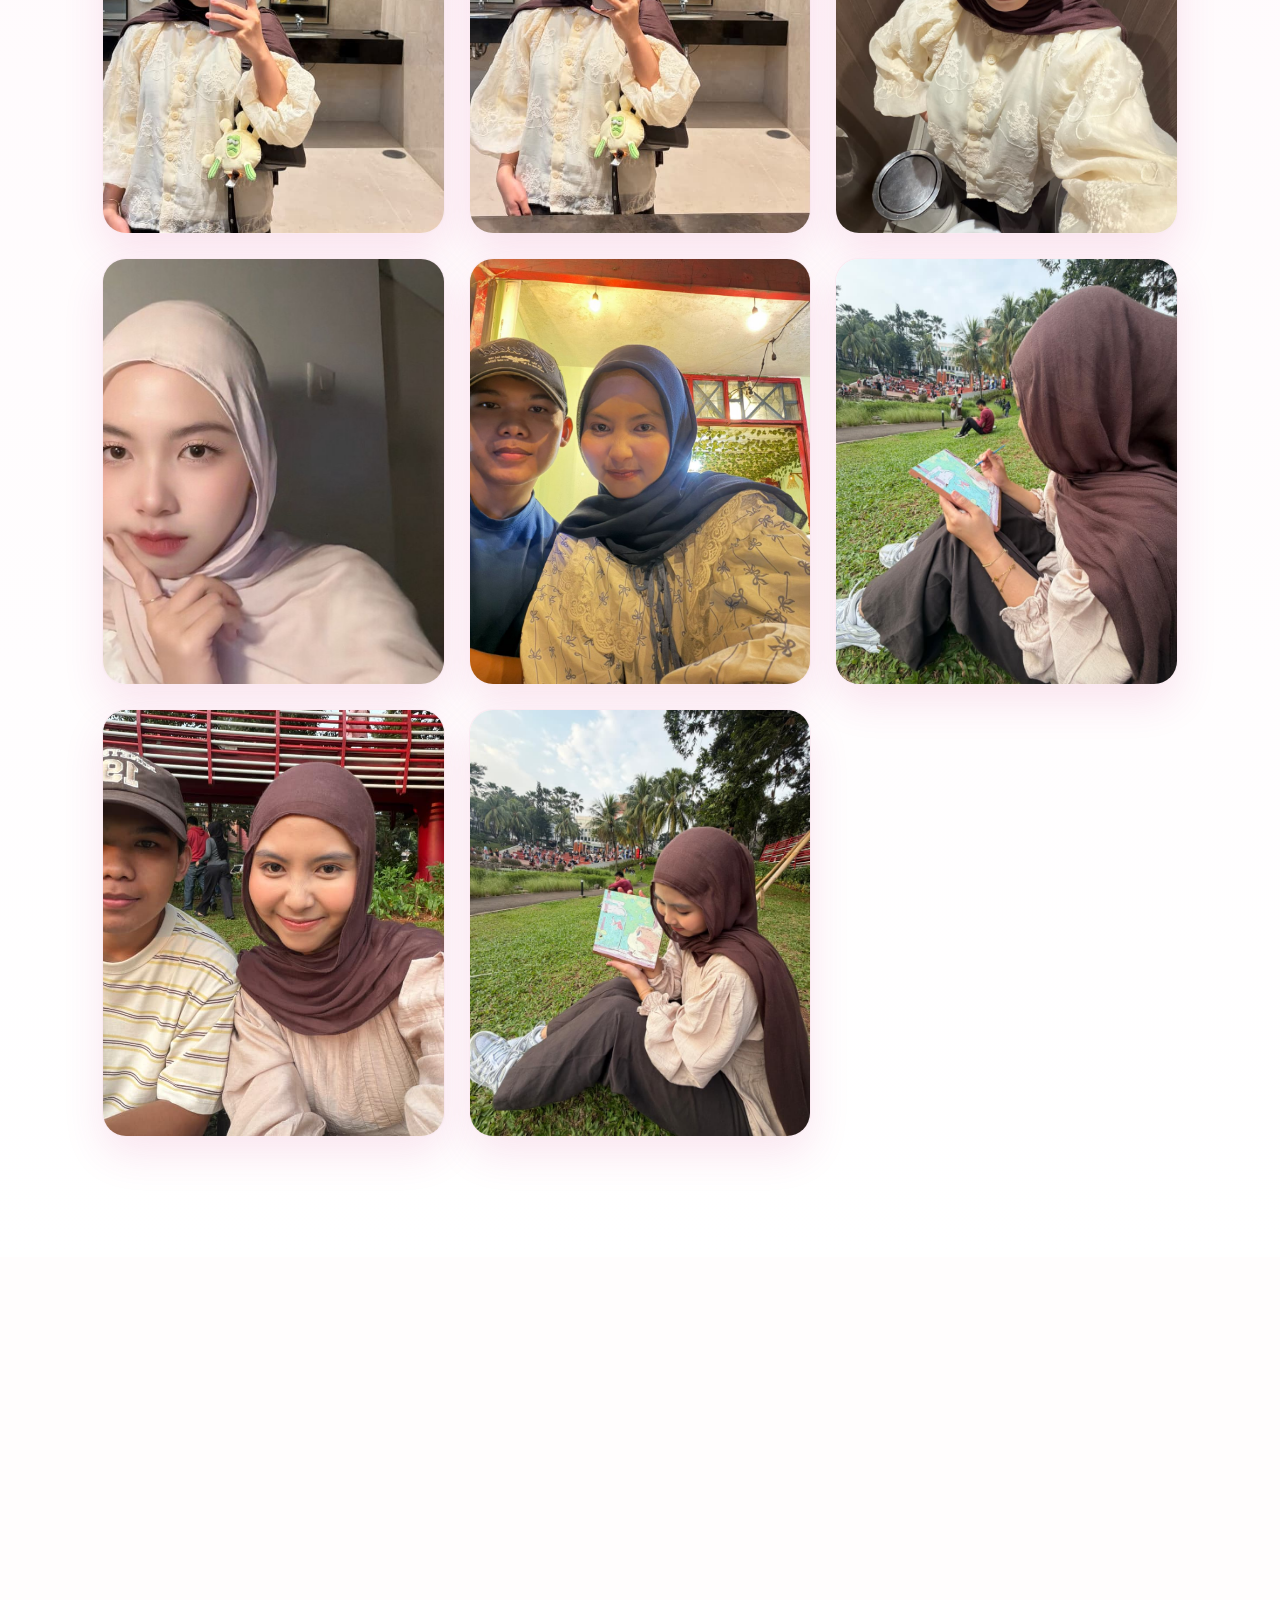
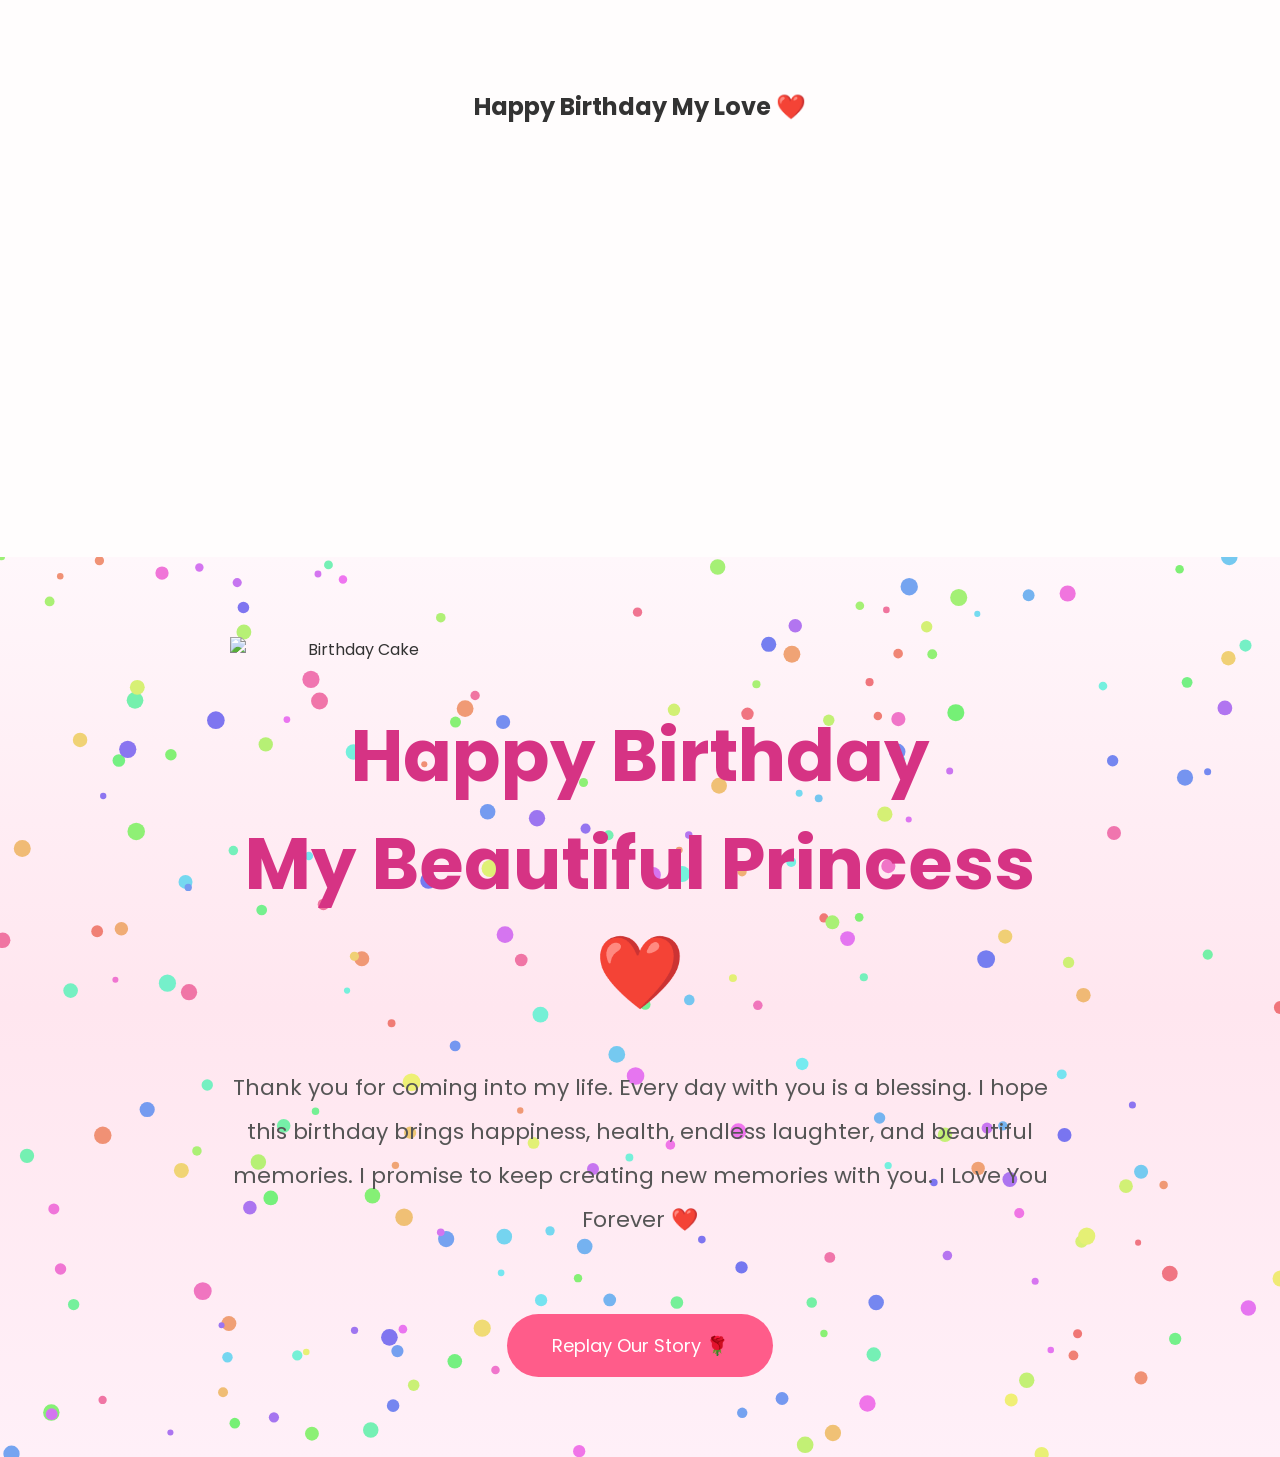
==== commit b969b15d: "update" ====
--- a/index.html
+++ b/index.html
@@ -227,24 +227,6 @@
                 </div>
             </div>
         </section>
-
-        <section class="proposal-section" id="proposal">
-            <div class="proposal-card">
-                <span>🌹 One More Question 🌹</span>
-                <h2>Will You Go On Another Date With Me?</h2>
-                <p>
-                    Aku ingin membuat lebih banyak kenangan bersamamu.
-                    Mau jalan lagi denganku? ❤️
-                </p>
-                <img src="images/flowers/rose-bouquet.png" class="proposal-image" alt="Rose Bouquet">
-
-                <div class="buttons">
-                    <button id="yesBtn" type="button">Yes ❤️</button>
-                    <button id="noBtn" type="button">No 🙈</button>
-                </div>
-            </div>
-        </section>
-
         <section class="ending-section" id="ending">
             <canvas id="confetti"></canvas>
 
--- a/css/style.css
+++ b/css/style.css
@@ -80,4 +80,190 @@
 
 #musicButton:hover {
     transform: scale(1.05);
-}+}
+
+@media (max-width: 1024px) {
+    .section-title h2 {
+        font-size: clamp(2.2rem, 5vw, 3.4rem);
+    }
+
+    .section-title p {
+        padding: 0 16px;
+    }
+
+    #musicButton {
+        right: 20px;
+        bottom: 20px;
+        width: 55px;
+        height: 55px;
+        font-size: 24px;
+    }
+}
+
+@media (max-width: 768px) {
+    html {
+        font-size: 15px;
+    }
+
+    .hero,
+    #welcome,
+    .love-letter,
+    .proposal-section,
+    .countdown-section,
+    .ending-section {
+        min-height: auto;
+        height: auto;
+        padding: 80px 20px;
+    }
+
+    .hero-content,
+    .letter-container,
+    .proposal-card,
+    .countdown-content,
+    .ending-content {
+        padding: 32px 24px;
+    }
+
+    .hero h1 {
+        font-size: clamp(2.8rem, 9vw, 4.2rem);
+    }
+
+    .hero p,
+    .welcome-text p,
+    .countdown-content p,
+    .proposal-card p,
+    .ending-message,
+    #typing-text {
+        font-size: 1rem;
+        line-height: 1.7;
+    }
+
+    .hero button,
+    #openBook,
+    #replay,
+    .next-btn,
+    .buttons button {
+        padding: 14px 32px;
+        font-size: 16px;
+    }
+
+    .scroll-indicator {
+        bottom: 18px;
+        font-size: 28px;
+    }
+
+    .hero-content,
+    .letter-container,
+    .proposal-card,
+    .countdown-content,
+    .ending-content {
+        width: min(100%, 100%);
+        margin: 0 auto;
+    }
+
+    .countdown-content h2 {
+        font-size: clamp(2.4rem, 6vw, 3.4rem);
+    }
+
+    .countdown {
+        gap: 18px;
+    }
+
+    .box {
+        width: 130px;
+        height: 130px;
+        border-radius: 22px;
+    }
+
+    .box h1 {
+        font-size: 42px;
+    }
+
+    .box small {
+        font-size: 14px;
+    }
+
+    .ending-content h1 {
+        font-size: 38px;
+        margin: 24px 0;
+    }
+
+    .ending-message {
+        font-size: 1rem;
+    }
+
+    .gallery-grid {
+        grid-template-columns: 1fr;
+        gap: 16px;
+    }
+
+    .memory-card,
+    .buttons {
+        flex-direction: column;
+        gap: 18px;
+    }
+}
+
+@media (max-width: 480px) {
+    html {
+        font-size: 14px;
+    }
+
+    #musicButton {
+        right: 14px;
+        bottom: 14px;
+        width: 50px;
+        height: 50px;
+        font-size: 22px;
+    }
+
+    .hero h1,
+    .section-title h2,
+    .ending-content h1,
+    .proposal-card h2 {
+        font-size: clamp(2rem, 8vw, 3rem);
+    }
+
+    .hero p,
+    .welcome-text p,
+    .countdown-content p,
+    .proposal-card p,
+    .ending-message,
+    #typing-text {
+        font-size: 0.95rem;
+    }
+
+    .hero button,
+    #openBook,
+    #replay,
+    .next-btn,
+    .buttons button {
+        width: 100%;
+        padding: 14px 20px;
+    }
+
+    .countdown {
+        gap: 12px;
+    }
+
+    .box {
+        width: 110px;
+        height: 110px;
+    }
+
+    .box h1 {
+        font-size: 34px;
+    }
+
+    .box small {
+        font-size: 12px;
+    }
+
+    .timeline-section,
+    .itinerary-section,
+    .gallery-section,
+    .proposal-section,
+    .ending-section {
+        padding: 60px 16px;
+    }
+}
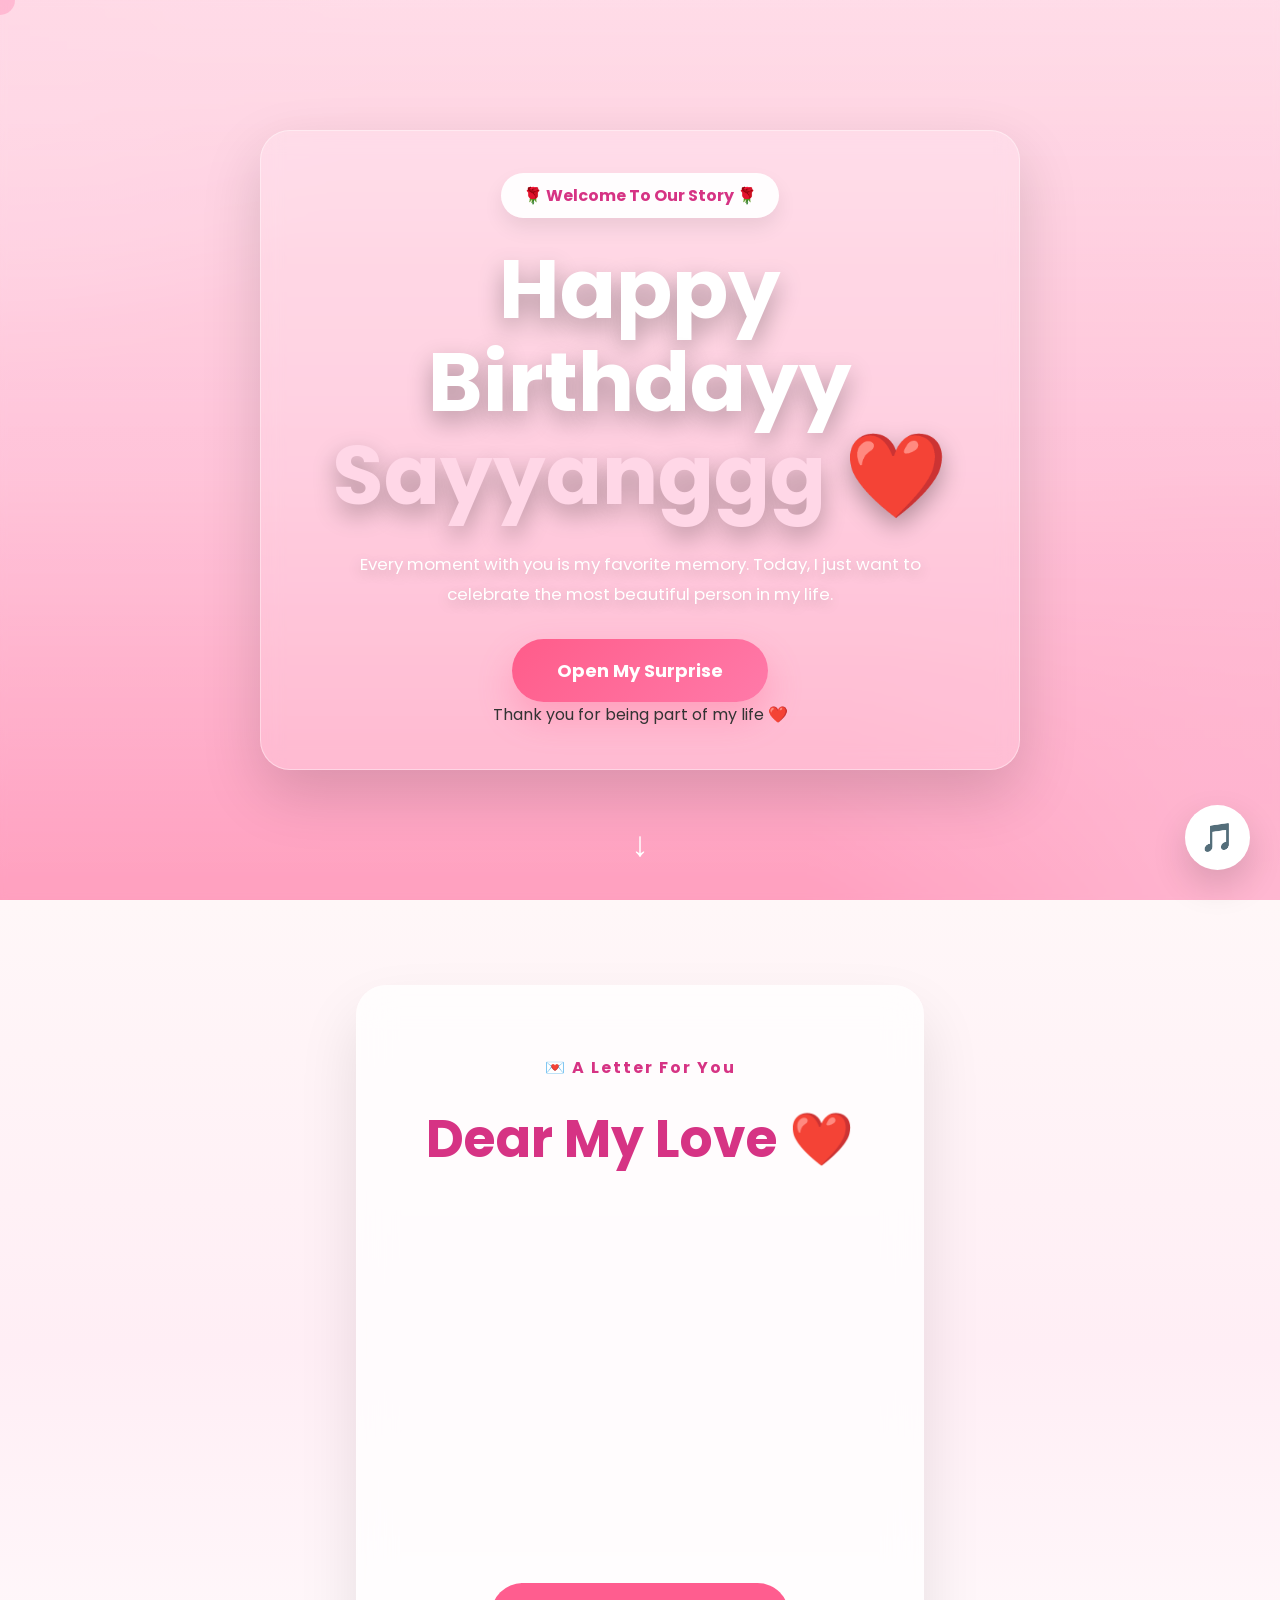
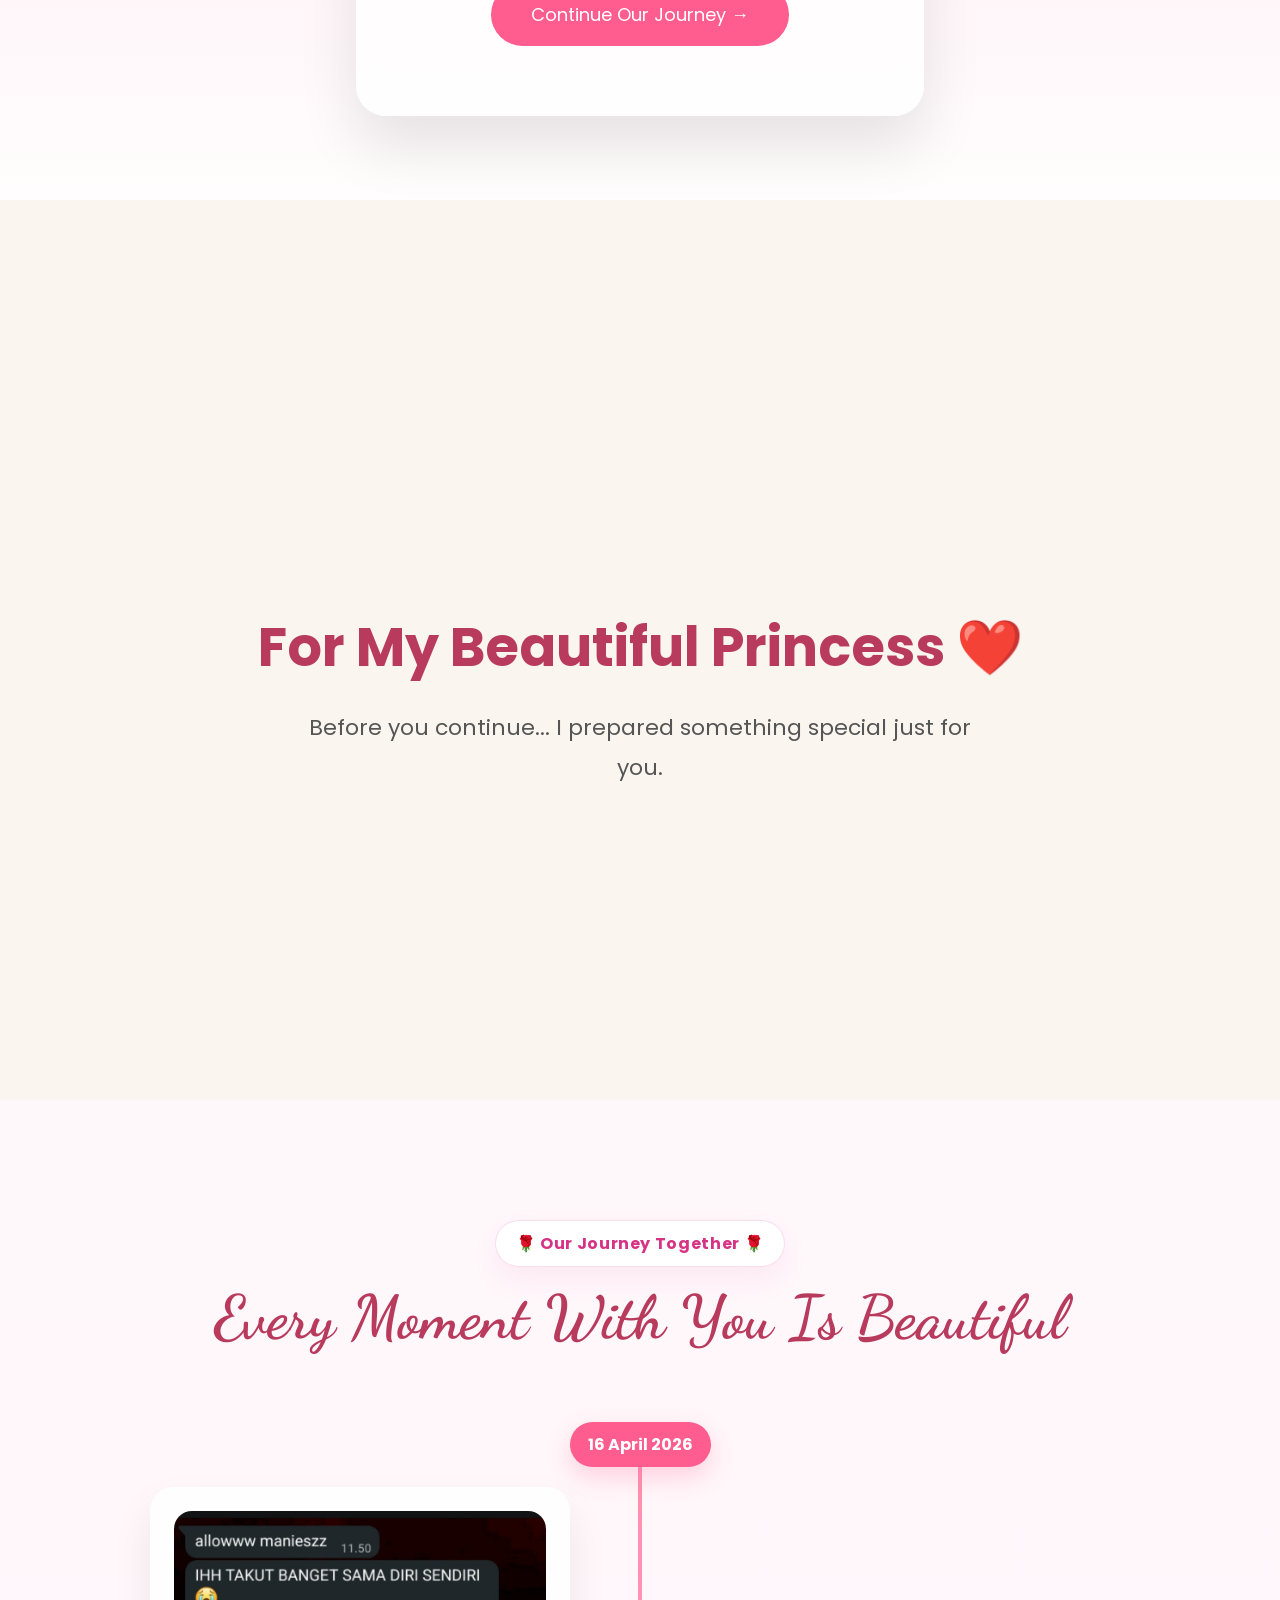
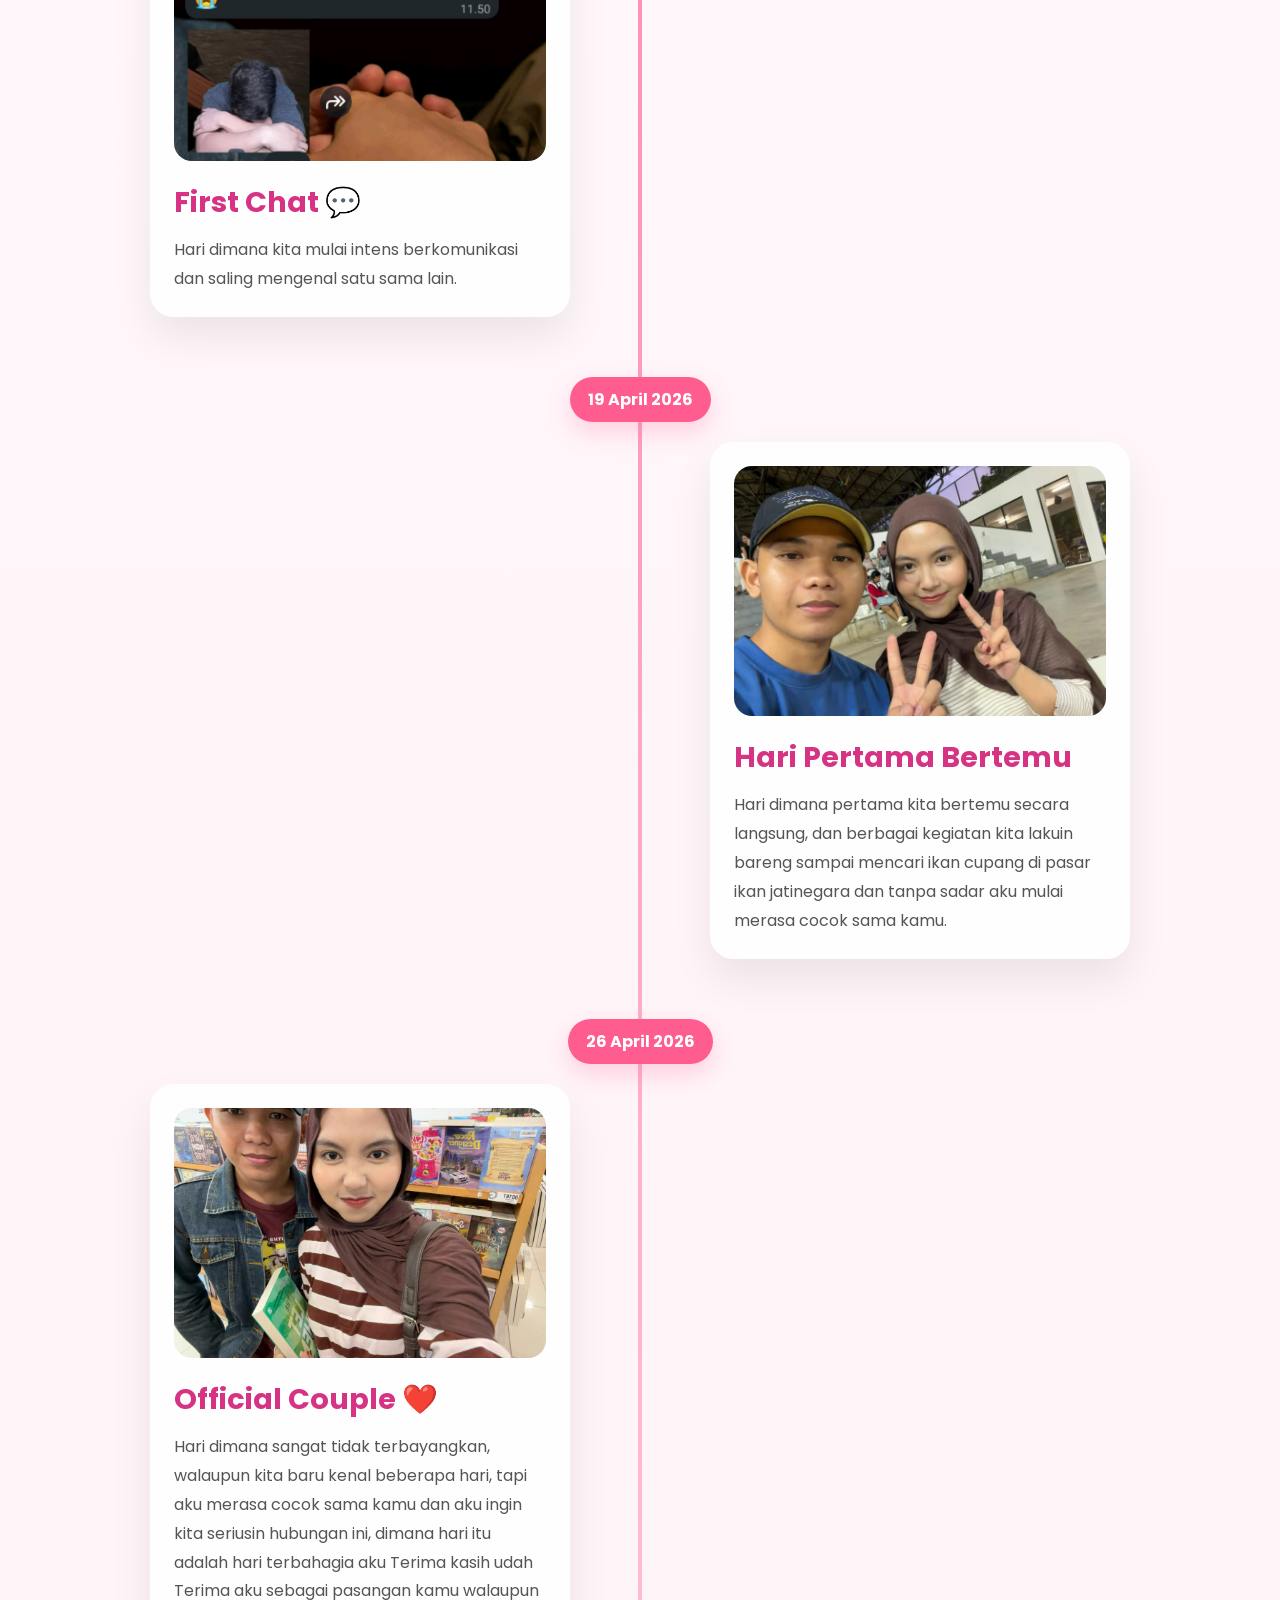
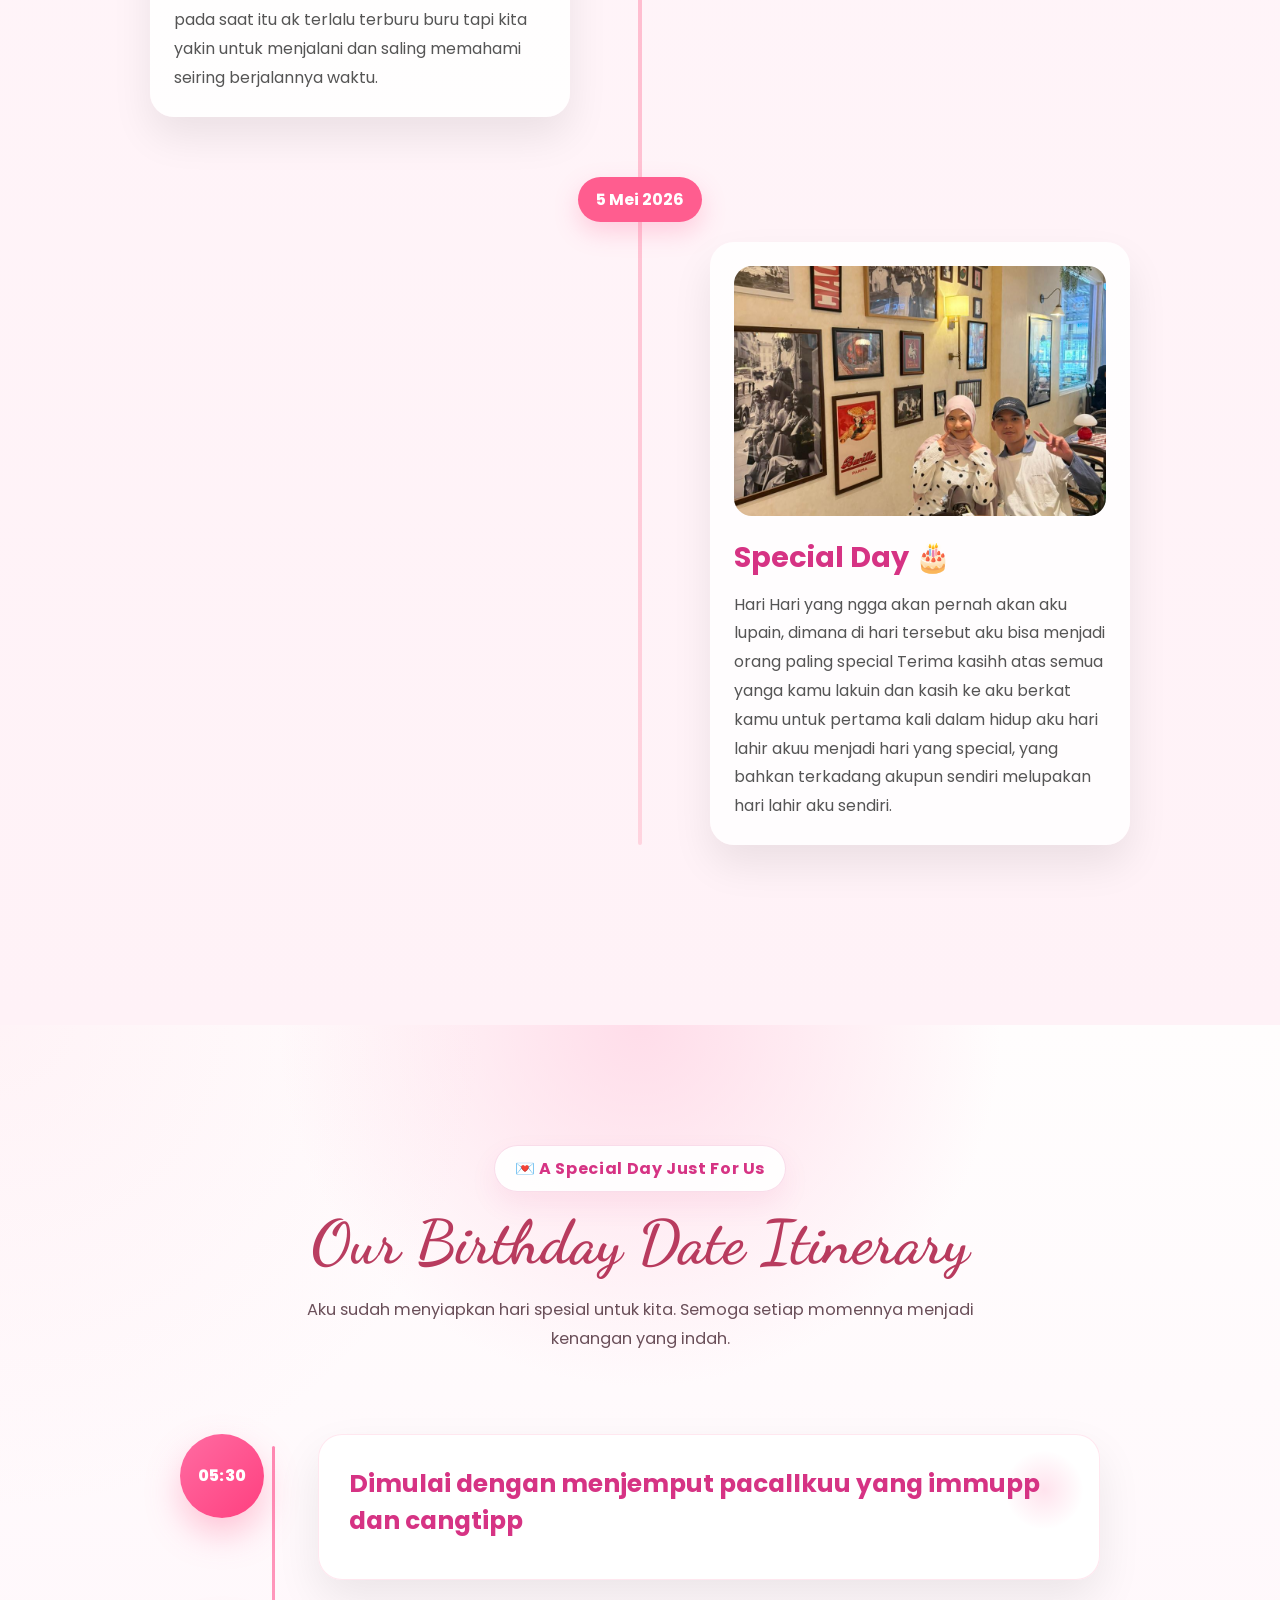
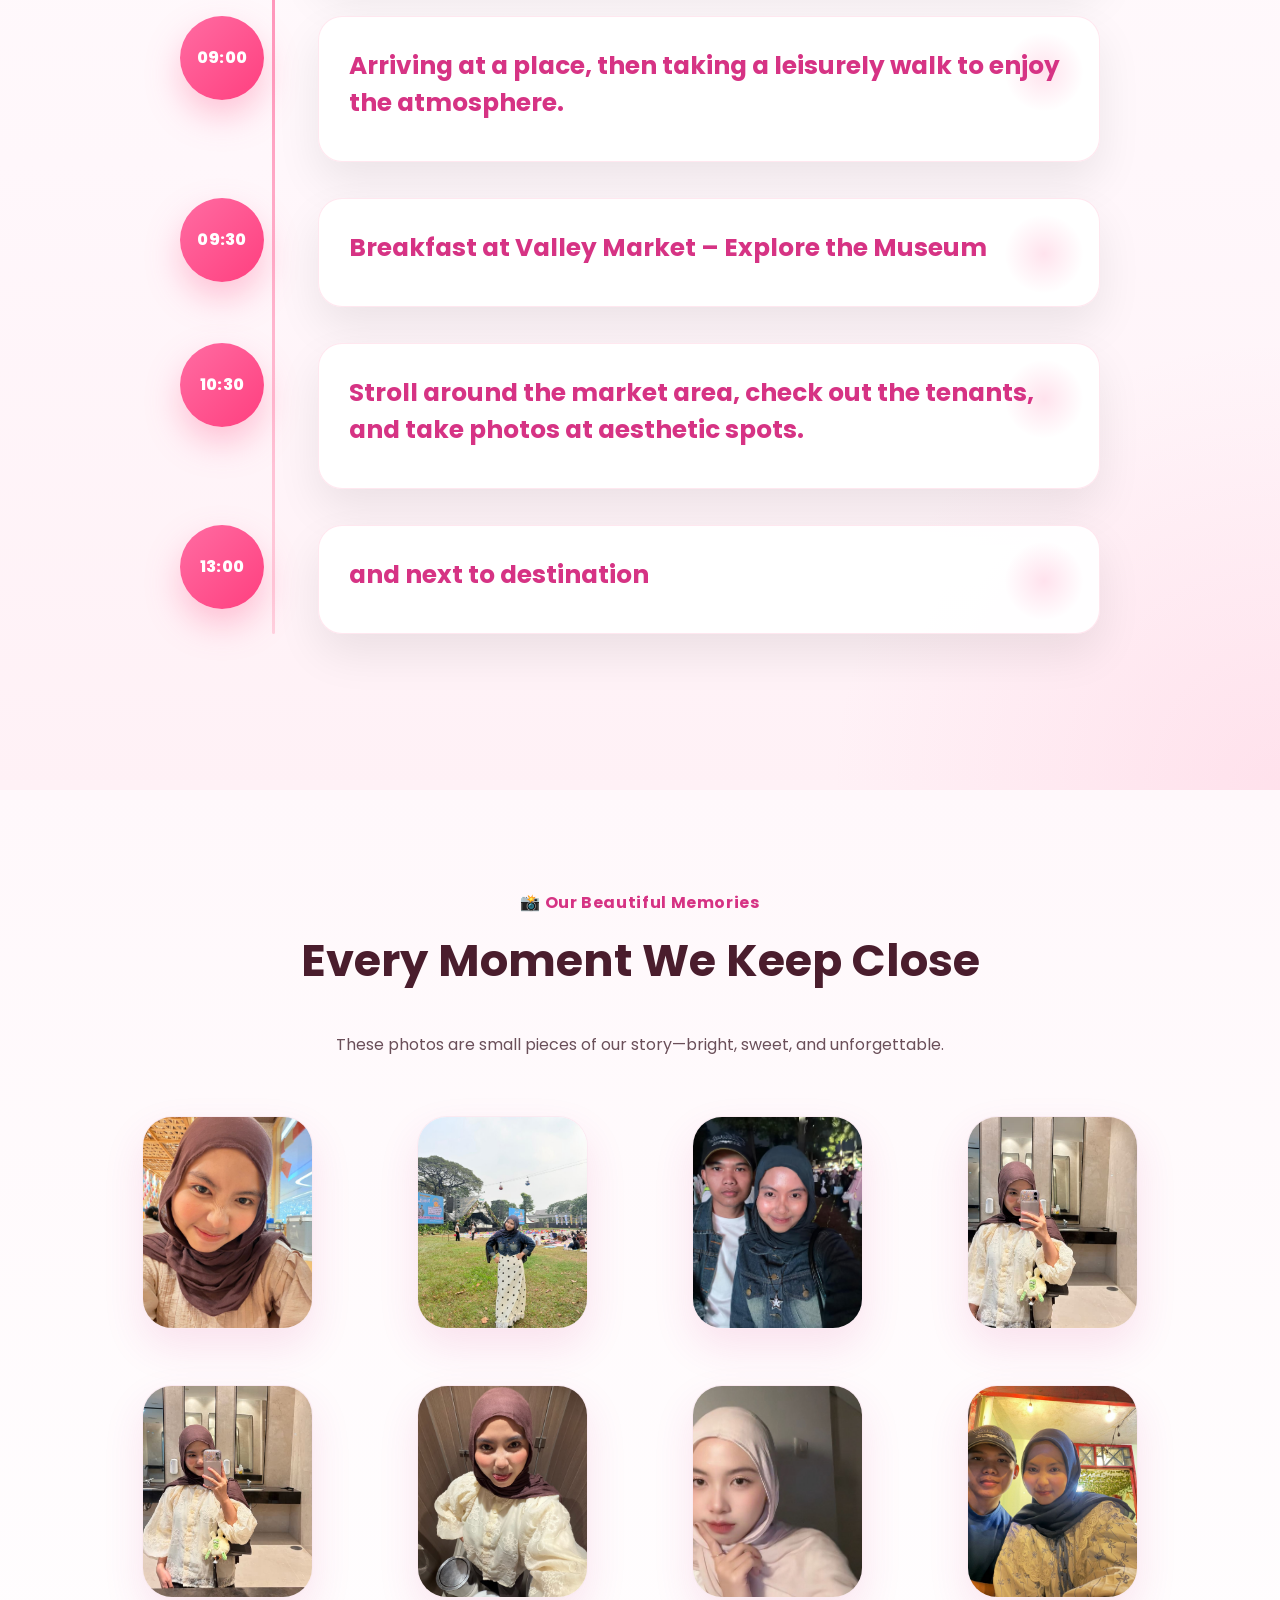
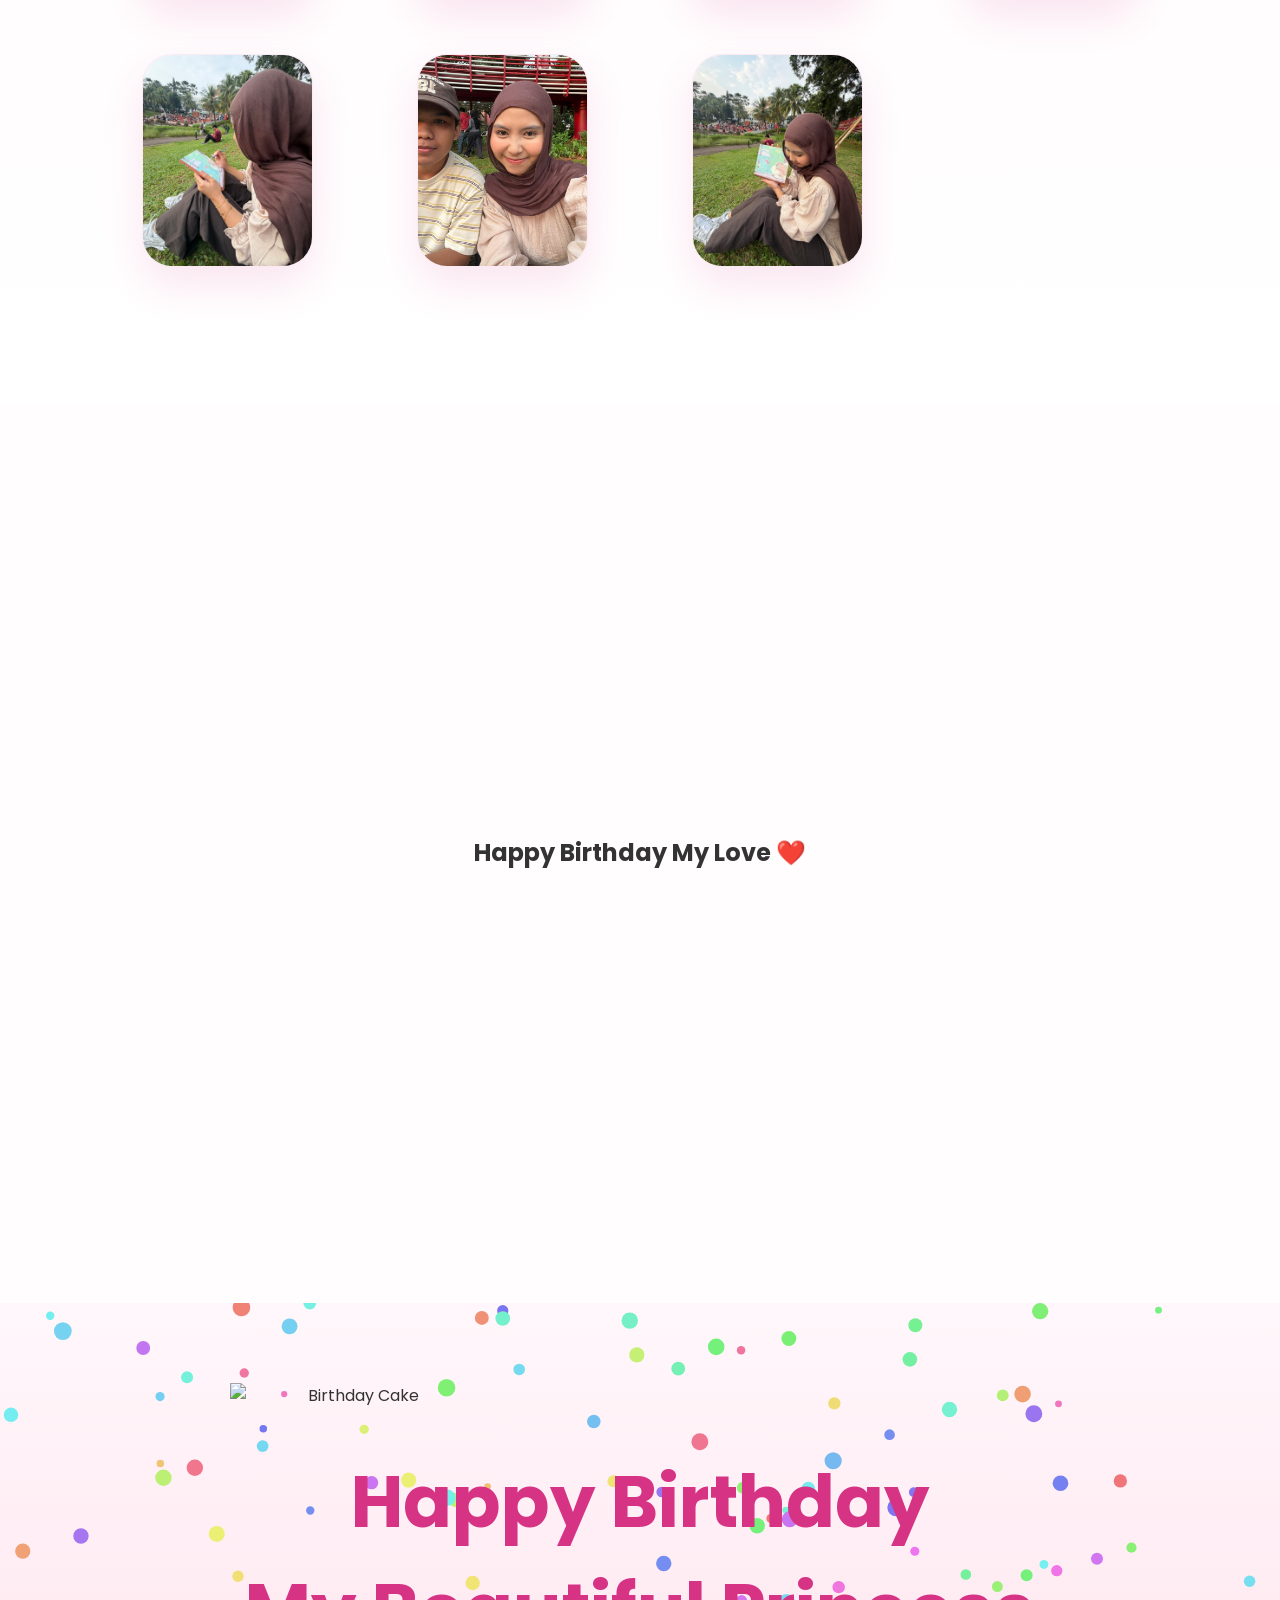
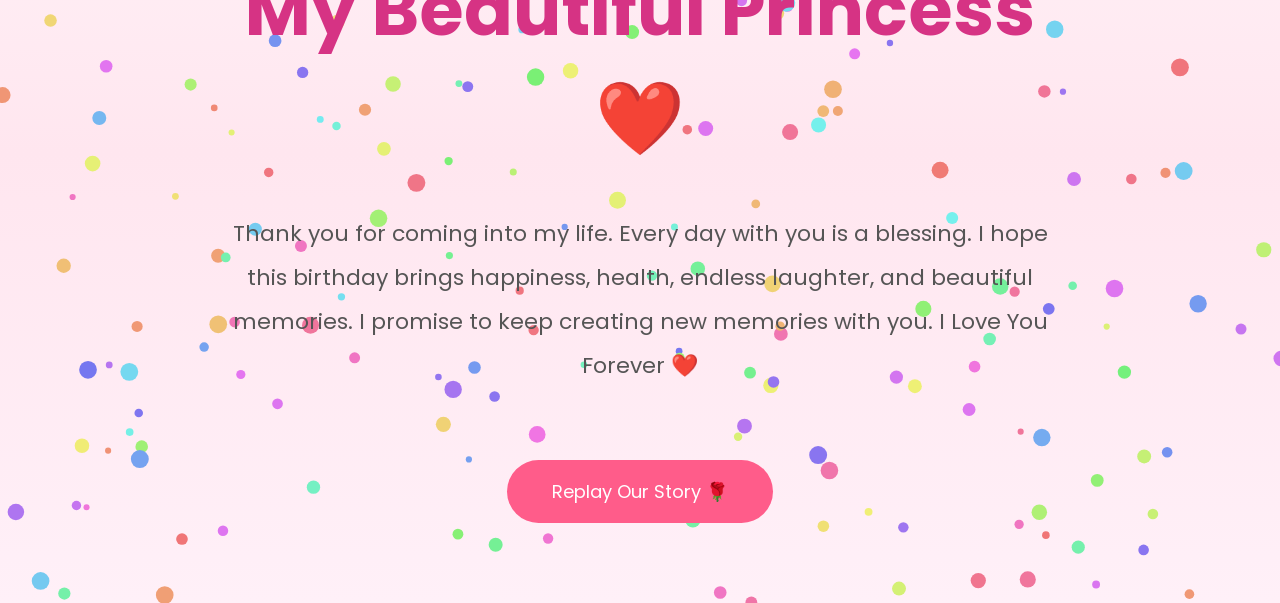
==== commit 48a1ec5f: "update" ====
--- a/index.html
+++ b/index.html
@@ -68,7 +68,6 @@
                     Before you continue...
                     I prepared something special just for you.
                 </p>
-                <button id="openBook" type="button">Open Our Story</button>
             </div>
         </section>
         <section class="timeline-section" id="timeline">
@@ -160,41 +159,54 @@
         <section class="gallery-section" id="gallery">
             <div class="gallery-title">
                 <span>📸 Our Beautiful Memories</span>
+                <h2>Every Moment We Keep Close</h2>
+                <p>These photos are small pieces of our story—bright, sweet, and unforgettable.</p>
             </div>
             <div class="gallery-grid">
-                <div class="gallery-item">
+                <figure class="gallery-item">
                     <img src="images/img1.jpeg" alt="Chat moment">
-                </div>
-                <div class="gallery-item">
+                    <figcaption>First chat moment</figcaption>
+                </figure>
+                <figure class="gallery-item">
                     <img src="images/img2.jpeg" alt="First meet">
-                </div>
-                <div class="gallery-item">
+                    <figcaption>Our first meeting</figcaption>
+                </figure>
+                <figure class="gallery-item">
                     <img src="images/img3.jpeg" alt="Couple photo">
-                </div>
-                <div class="gallery-item">
+                    <figcaption>Together as a couple</figcaption>
+                </figure>
+                <figure class="gallery-item">
                     <img src="images/img4.jpeg" alt="Birthday moment">
-                </div>
-                <div class="gallery-item">
+                    <figcaption>Birthday surprise</figcaption>
+                </figure>
+                <figure class="gallery-item">
                     <img src="images/img5.jpeg" alt="Rose photo">
-                </div>
-                <div class="gallery-item">
+                    <figcaption>Flower moments</figcaption>
+                </figure>
+                <figure class="gallery-item">
                     <img src="images/img6.jpeg" alt="Rose photo">
-                </div>
-                <div class="gallery-item">
+                    <figcaption>Soft rose glow</figcaption>
+                </figure>
+                <figure class="gallery-item">
                     <img src="images/img7.jpeg" alt="Rose photo">
-                </div>
-                <div class="gallery-item">
+                    <figcaption>Sweet togetherness</figcaption>
+                </figure>
+                <figure class="gallery-item">
                     <img src="images/img8.jpeg" alt="Rose photo">
-                </div>
-                <div class="gallery-item">
+                    <figcaption>Happy memories</figcaption>
+                </figure>
+                <figure class="gallery-item">
                     <img src="images/img9.jpeg" alt="Rose photo">
-                </div>
-                <div class="gallery-item">
+                    <figcaption>Gentle moments</figcaption>
+                </figure>
+                <figure class="gallery-item">
                     <img src="images/img10.jpeg" alt="Rose photo">
-                </div>
-                <div class="gallery-item">
+                    <figcaption>Warm laughter</figcaption>
+                </figure>
+                <figure class="gallery-item">
                     <img src="images/img11.jpeg" alt="Rose photo">
-                </div>
+                    <figcaption>Forever us</figcaption>
+                </figure>
             </div>
         </section>
         
--- a/css/gallery.css
+++ b/css/gallery.css
@@ -29,22 +29,51 @@
 
 .gallery-grid{
     display: grid;
-    grid-template-columns: repeat(3, minmax(0, 1fr));
+    grid-template-columns: repeat(auto-fit, minmax(220px, 1fr));
     gap: 24px;
 }
 
 .gallery-item{
+    position: relative;
     overflow: hidden;
-    border-radius: 24px;
+    border-radius: 30px;
     background: #fff;
     box-shadow: 0 18px 40px rgba(214, 51, 132, 0.12);
     border: 1px solid rgba(214, 51, 132, 0.1);
     transition: transform 0.35s ease, box-shadow 0.35s ease;
+    opacity: 0;
+    transform: translateY(30px);
+    animation: fadeInUp 0.75s ease forwards;
 }
 
+.gallery-item:nth-child(1) { animation-delay: 0.05s; }
+.gallery-item:nth-child(2) { animation-delay: 0.12s; }
+.gallery-item:nth-child(3) { animation-delay: 0.18s; }
+.gallery-item:nth-child(4) { animation-delay: 0.24s; }
+.gallery-item:nth-child(5) { animation-delay: 0.30s; }
+.gallery-item:nth-child(6) { animation-delay: 0.36s; }
+.gallery-item:nth-child(7) { animation-delay: 0.42s; }
+.gallery-item:nth-child(8) { animation-delay: 0.48s; }
+.gallery-item:nth-child(9) { animation-delay: 0.54s; }
+.gallery-item:nth-child(10) { animation-delay: 0.60s; }
+.gallery-item:nth-child(11) { animation-delay: 0.66s; }
+
 .gallery-item:hover{
-    transform: translateY(-6px);
-    box-shadow: 0 24px 48px rgba(214, 51, 132, 0.18);
+    transform: translateY(-6px) scale(1.01);
+    box-shadow: 0 30px 60px rgba(214, 51, 132, 0.2);
+}
+
+.gallery-item::before {
+    content: "";
+    position: absolute;
+    inset: 0;
+    background: linear-gradient(180deg, rgba(208, 70, 122, 0.12), rgba(102, 25, 68, 0.22));
+    opacity: 0;
+    transition: opacity 0.35s ease;
+}
+
+.gallery-item:hover::before {
+    opacity: 1;
 }
 
 .gallery-item img{
@@ -53,11 +82,31 @@
     height: 100%;
     aspect-ratio: 4 / 5;
     object-fit: cover;
-    transition: transform 0.45s ease;
+    transition: transform 0.5s ease;
 }
 
 .gallery-item:hover img{
-    transform: scale(1.05);
+    transform: scale(1.08) rotate(-0.3deg);
+}
+
+.gallery-item figcaption{
+    position: absolute;
+    left: 0;
+    right: 0;
+    bottom: 0;
+    padding: 18px 20px;
+    background: rgba(0, 0, 0, 0.48);
+    color: #fff;
+    font-size: 1rem;
+    line-height: 1.5;
+    opacity: 0;
+    transform: translateY(18px);
+    transition: opacity 0.35s ease, transform 0.35s ease;
+}
+
+.gallery-item:hover figcaption{
+    opacity: 1;
+    transform: translateY(0);
 }
 
 .memory-card{
@@ -65,6 +114,13 @@
     align-items:center;
     gap:60px;
     margin-bottom:120px;
+}
+
+@keyframes fadeInUp {
+    to {
+        opacity: 1;
+        transform: translateY(0);
+    }
 }
 
 .reverse{
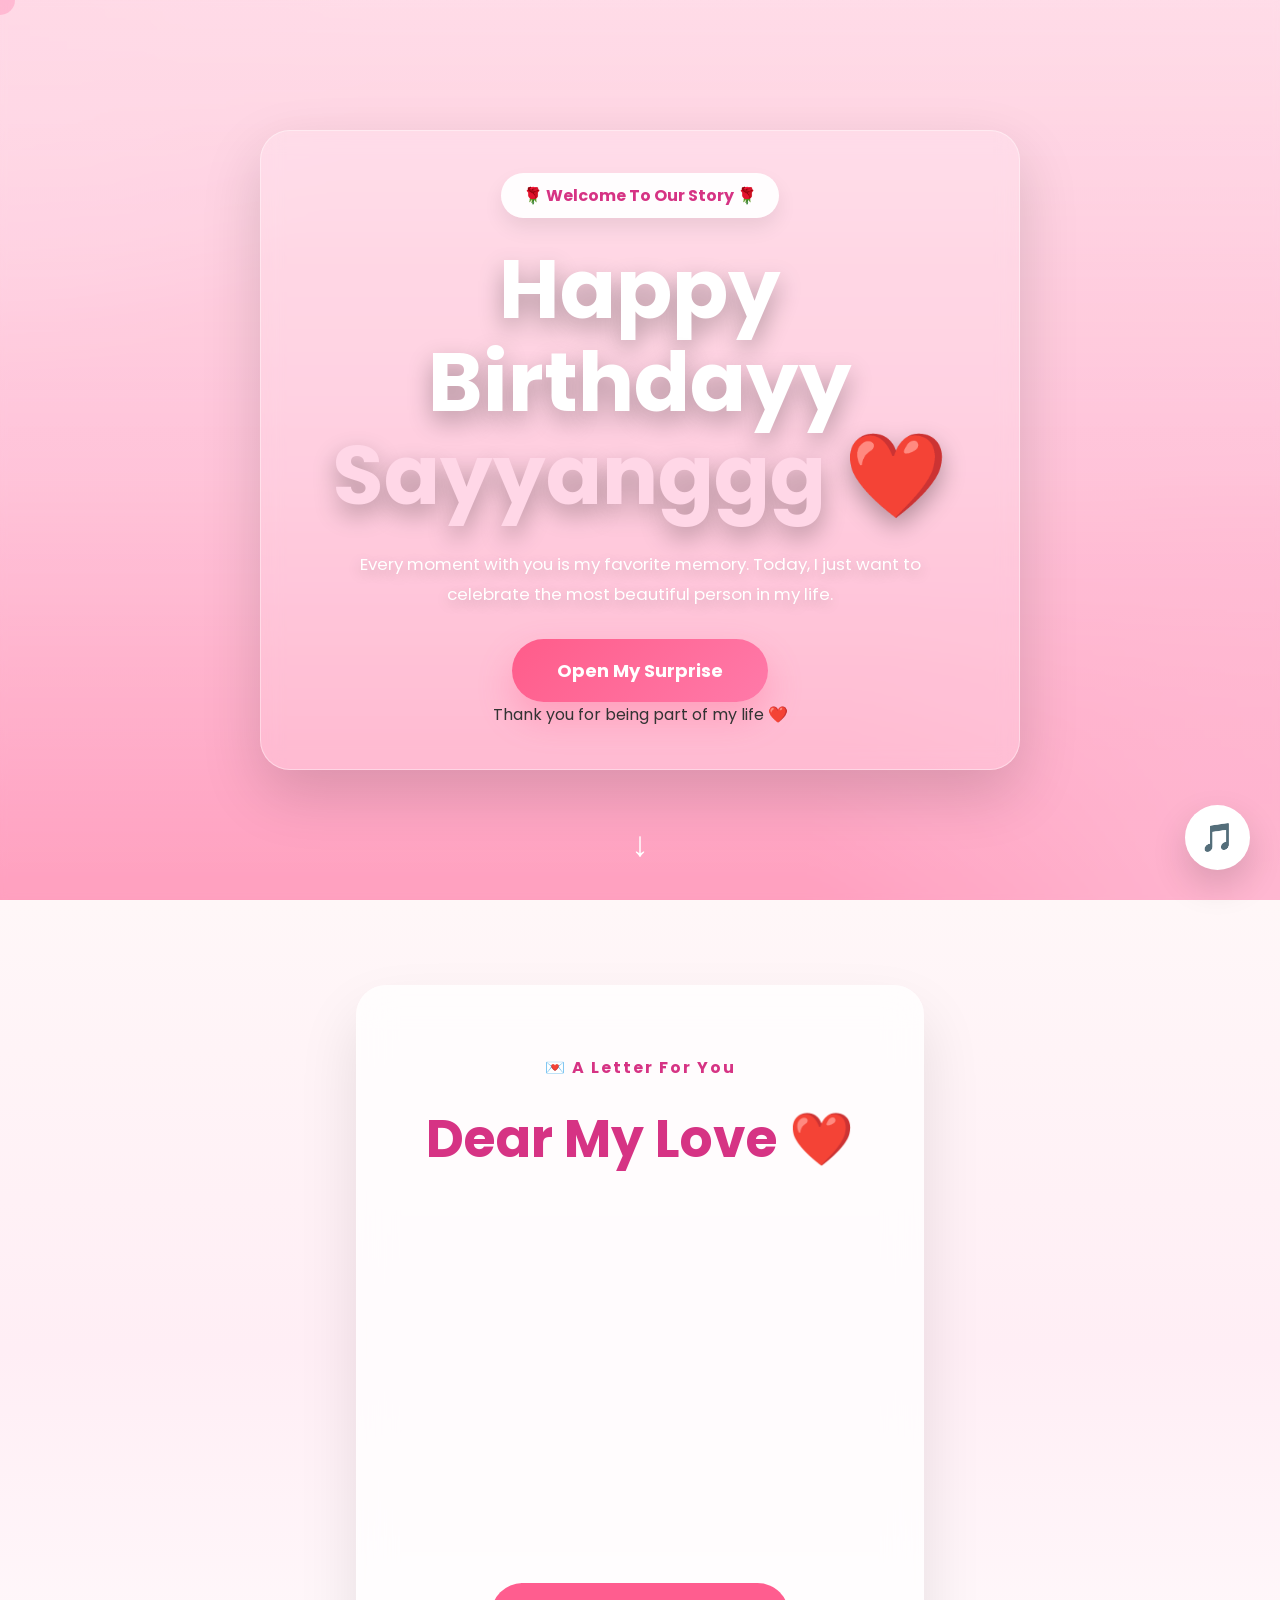
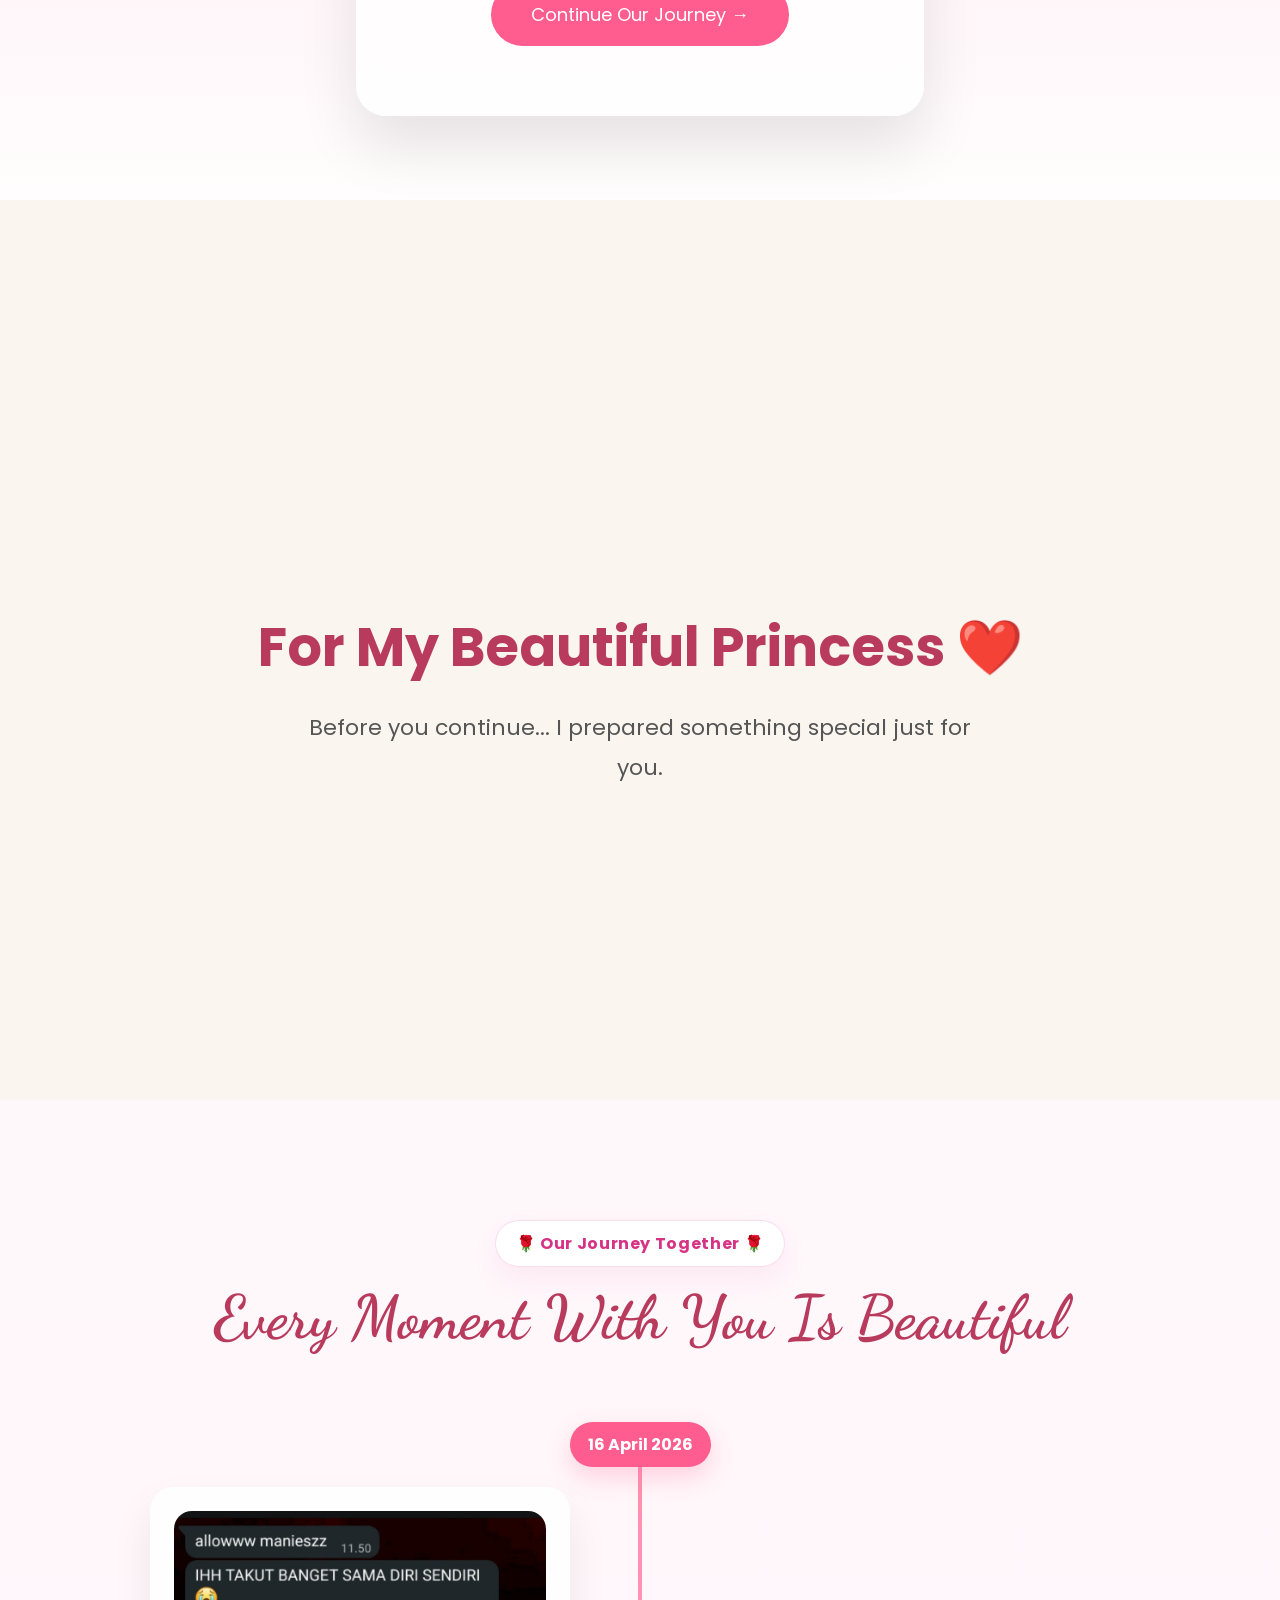
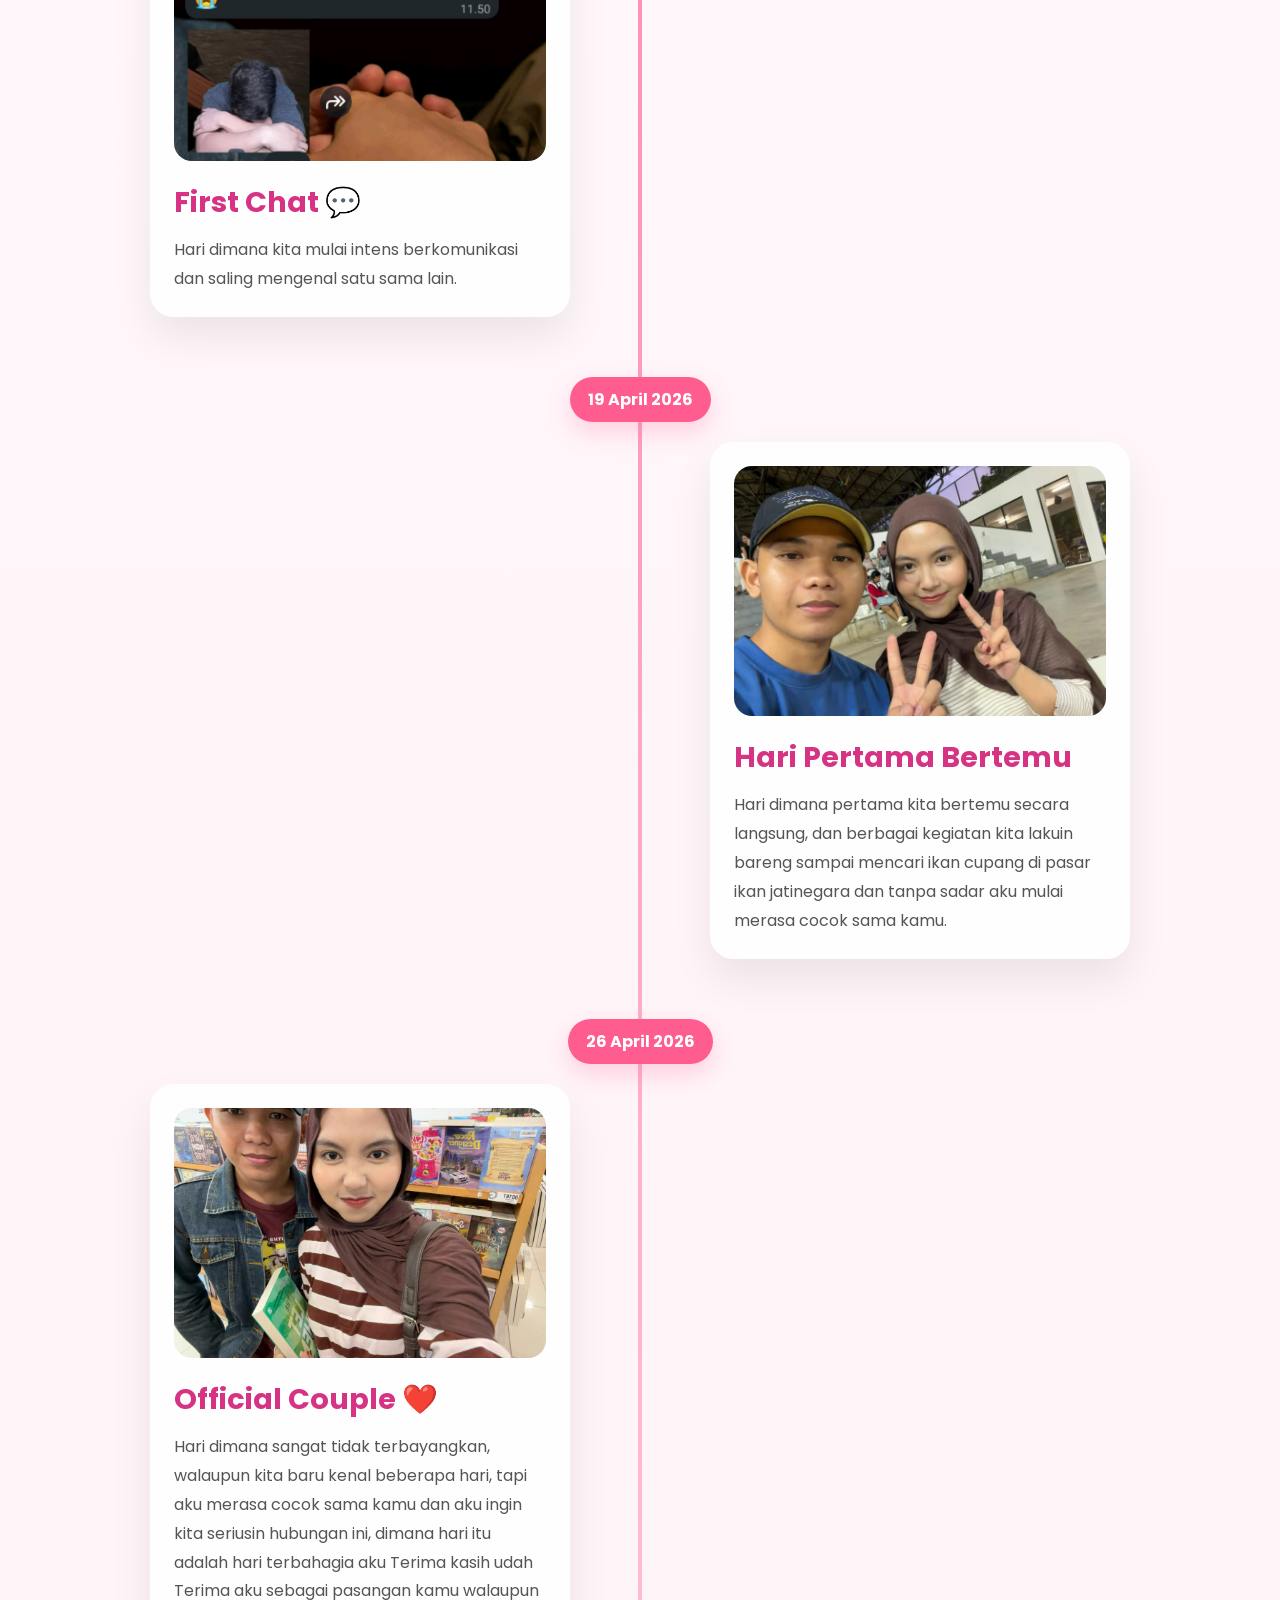
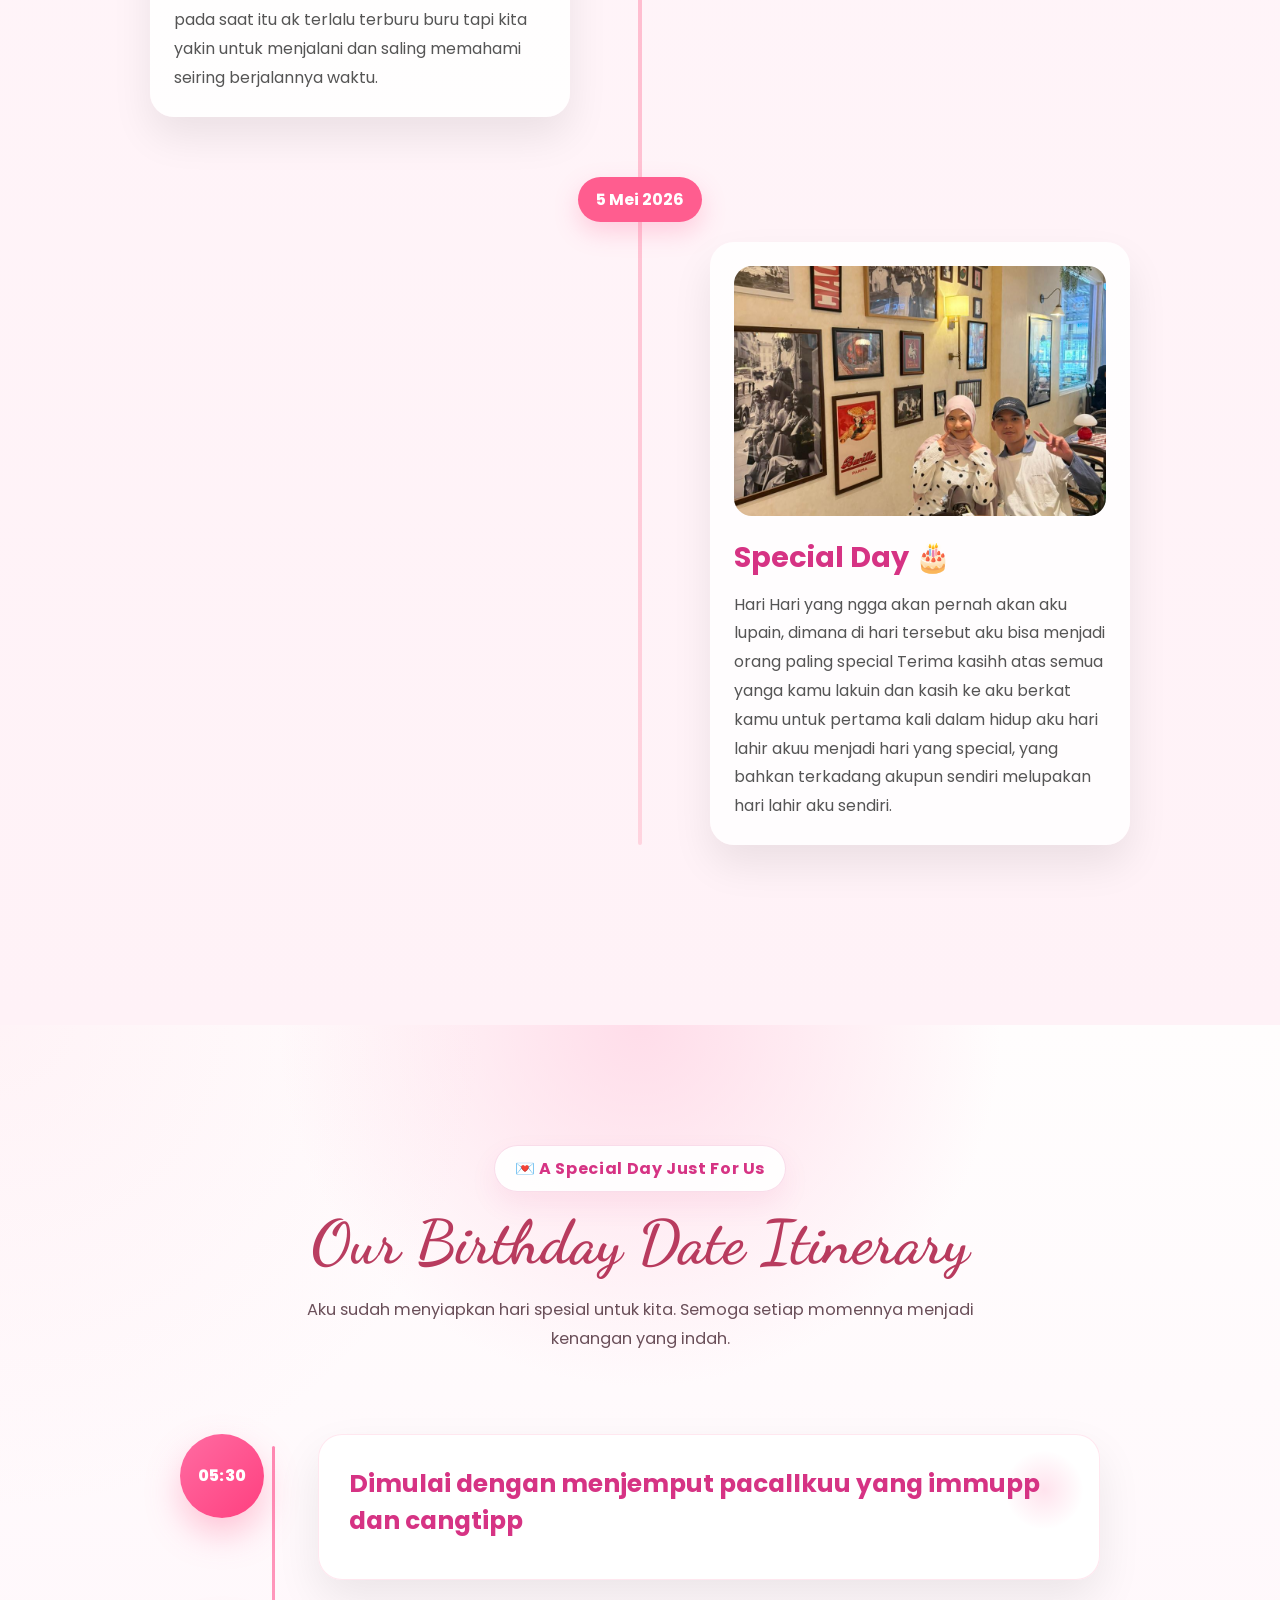
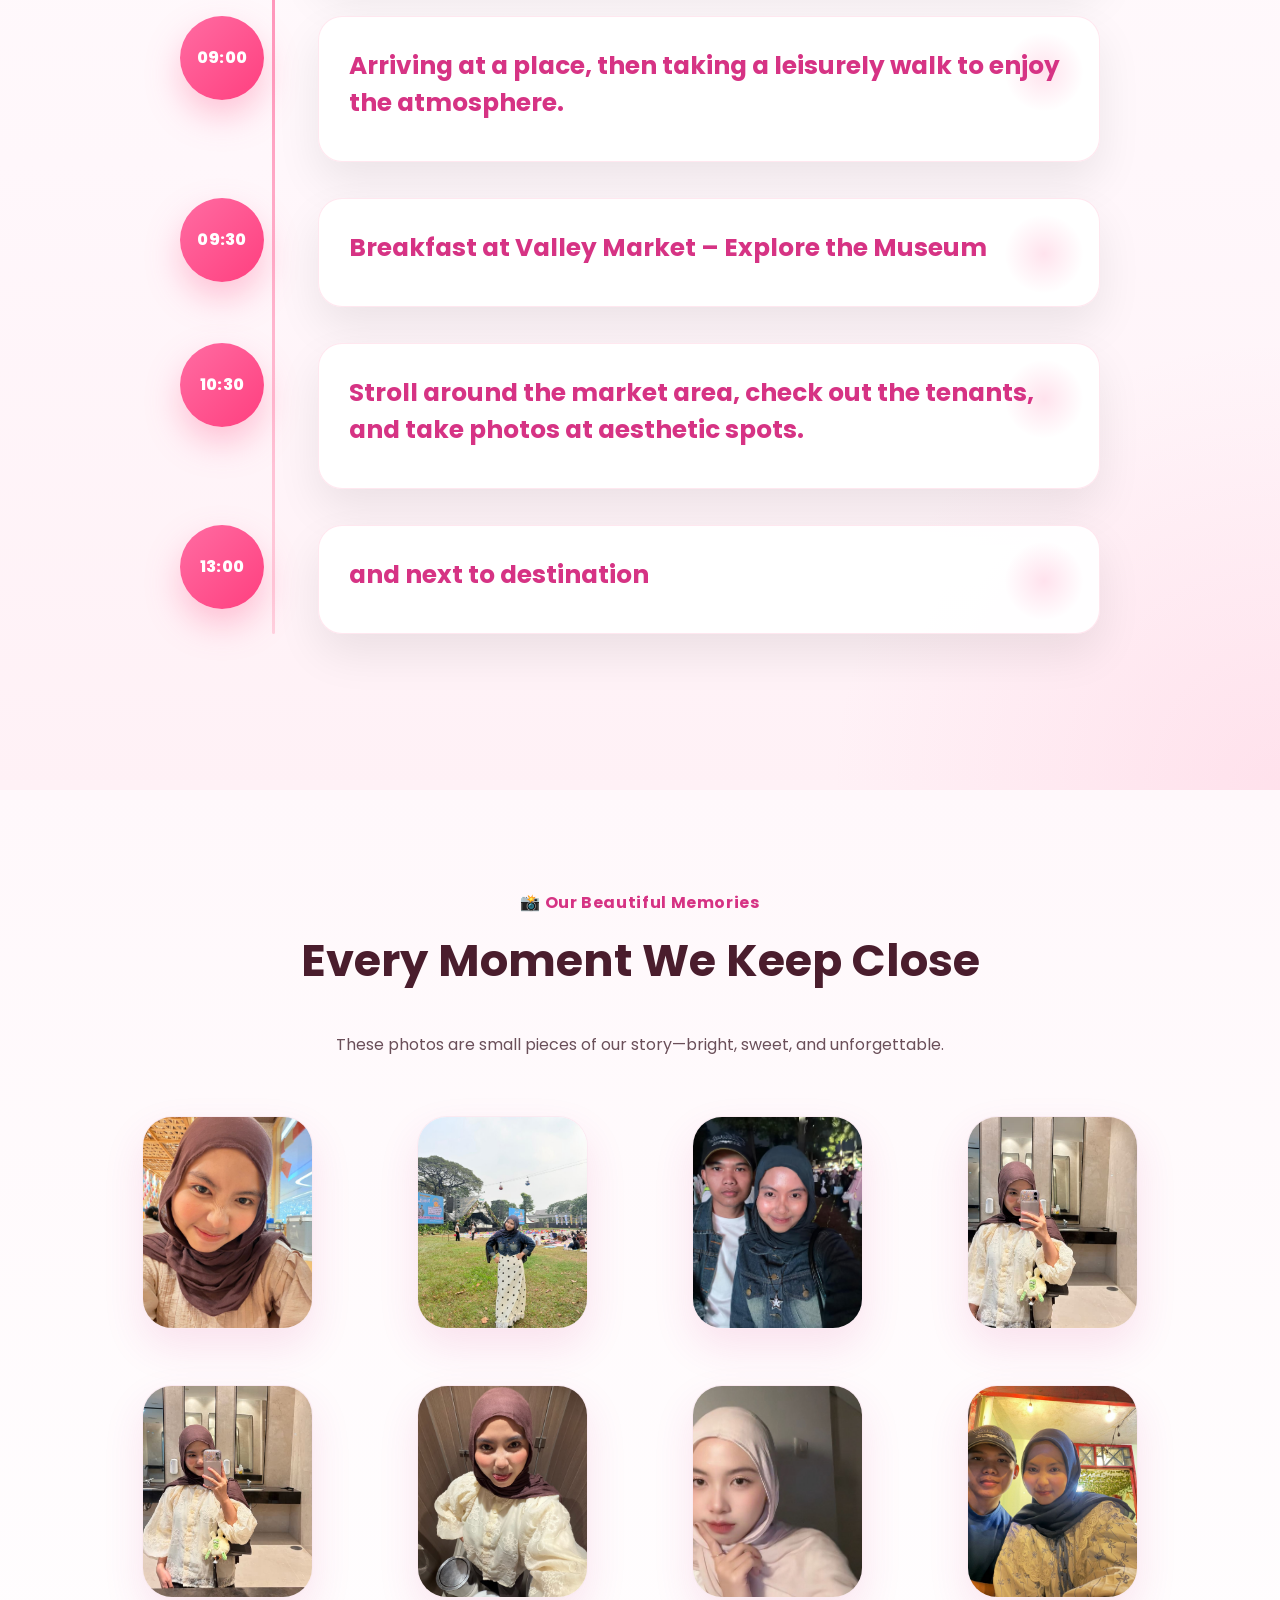
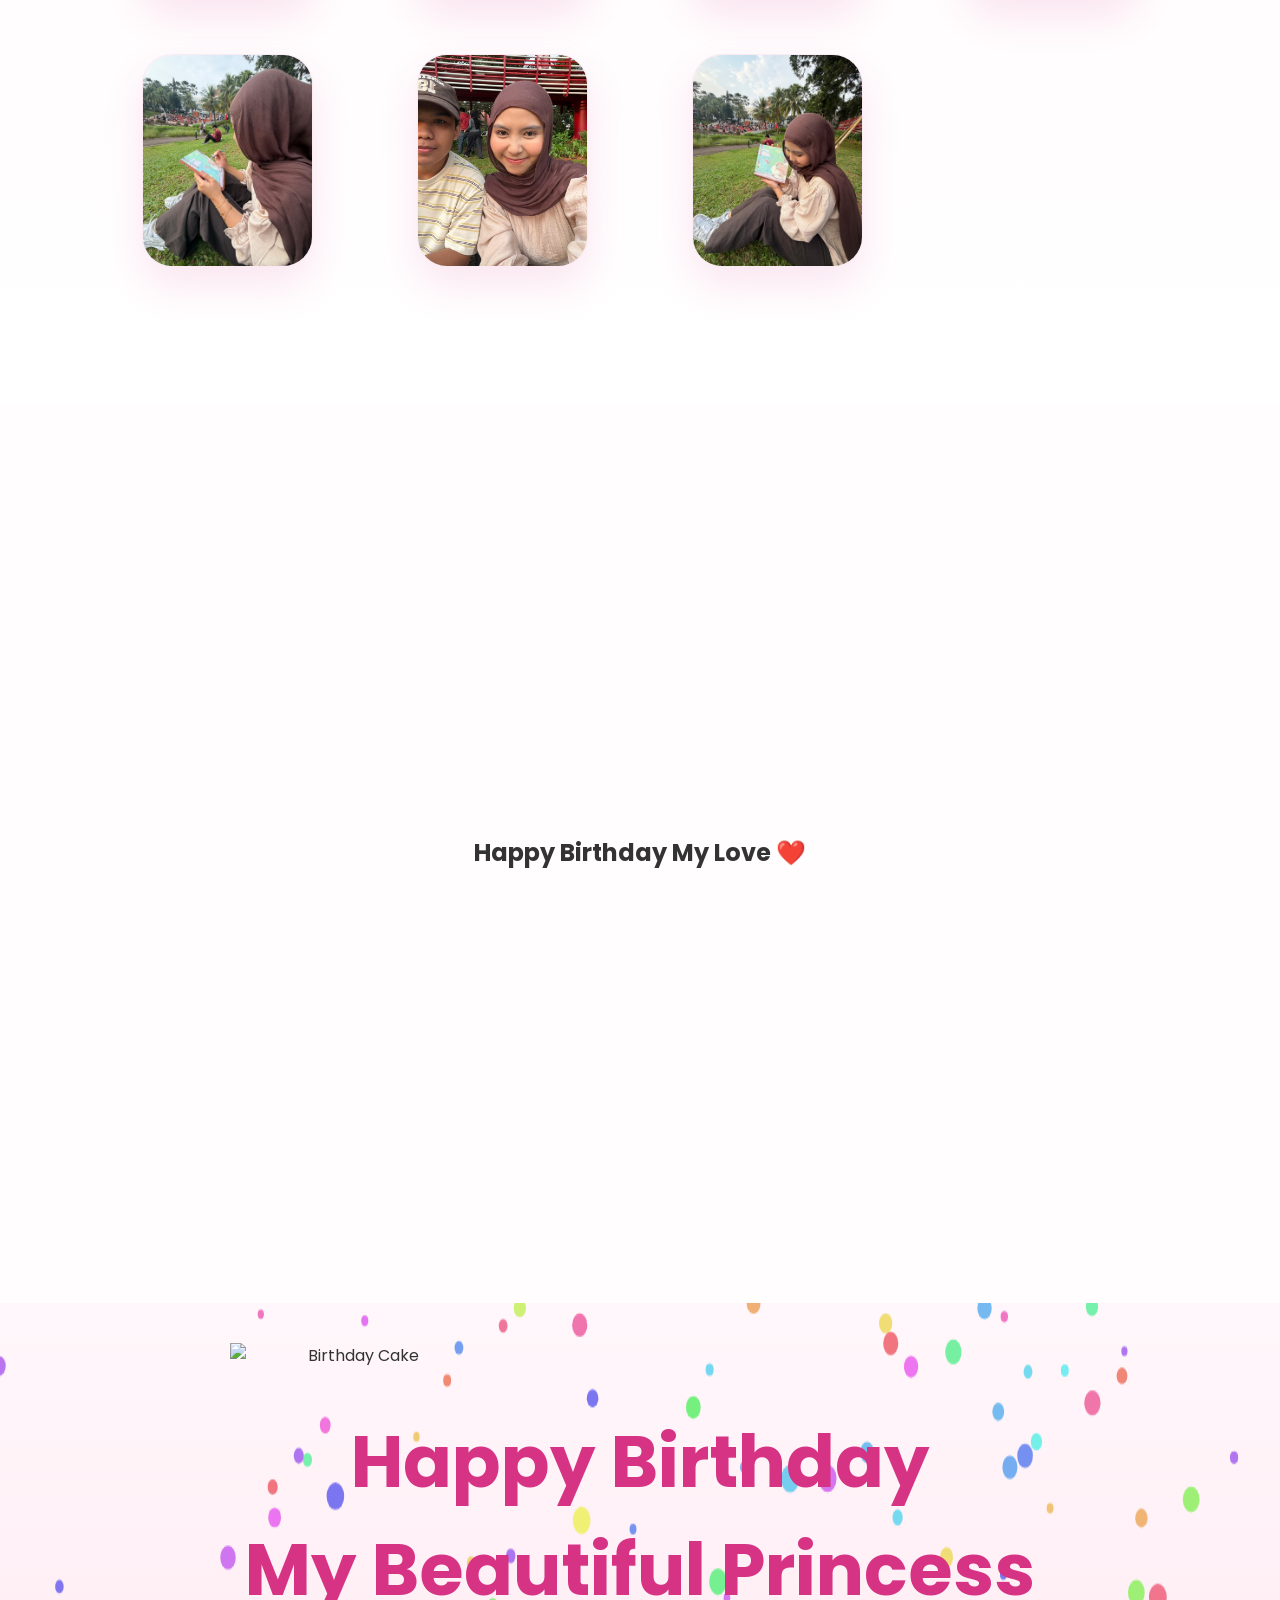
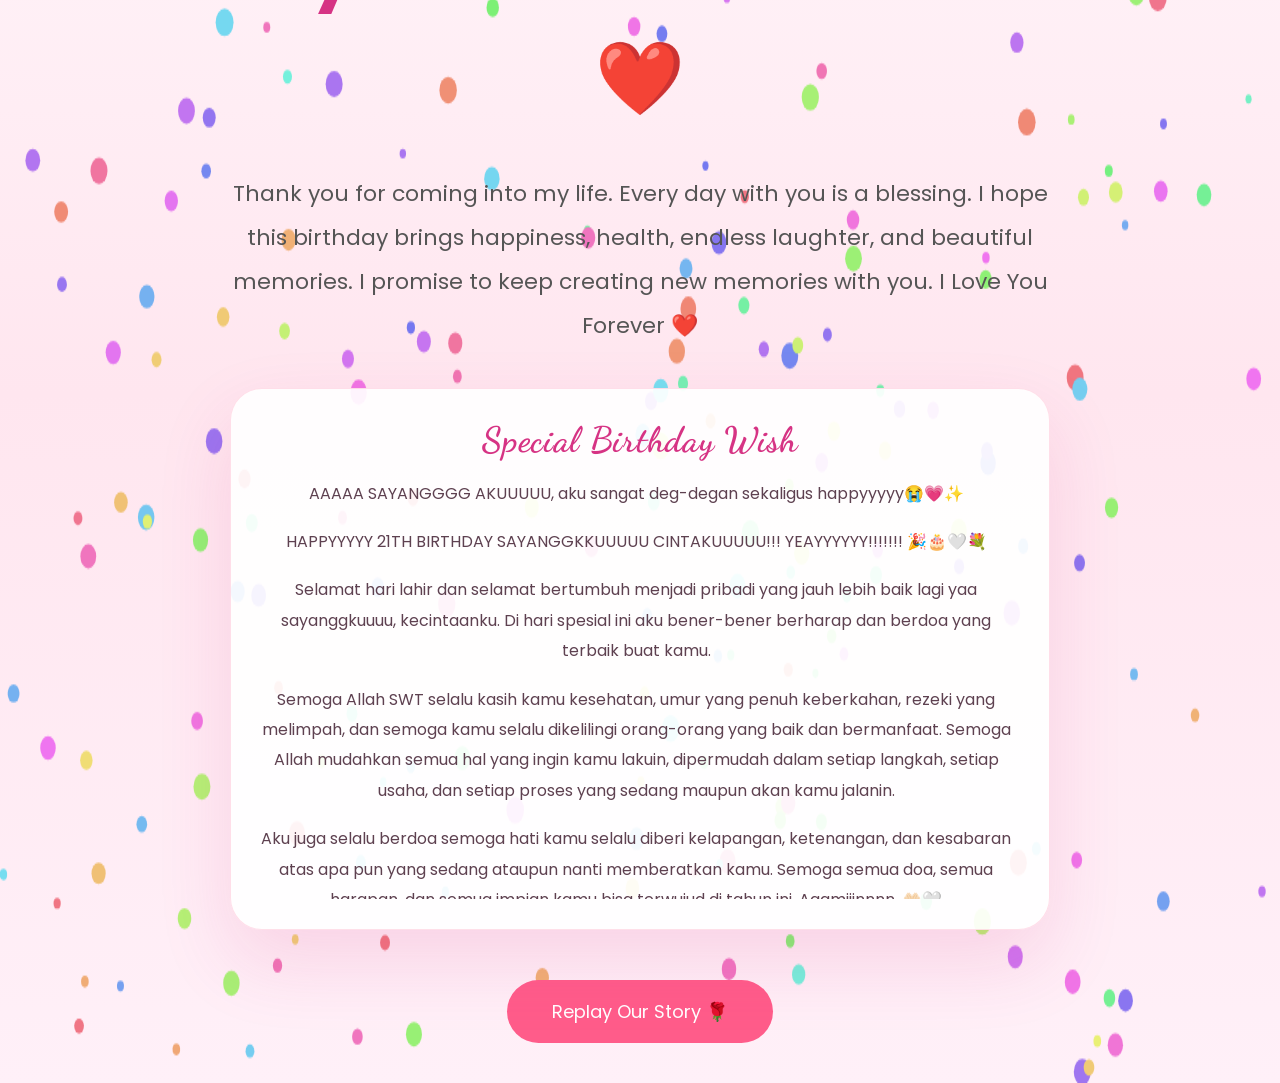
==== commit ccfb6c3e: "update" ====
--- a/index.html
+++ b/index.html
@@ -26,7 +26,7 @@
 <body>
 
     <div id="petals-container"></div>
-    <audio id="bgm" loop src="audio/you!.mp3"></audio>
+    <audio id="bgm" loop preload="auto" playsinline src="audio/you!.mp3"></audio>
     <button id="musicButton" type="button" aria-label="Toggle background music">🎵</button>
     <div class="cursor" aria-hidden="true"></div>
 
@@ -55,6 +55,7 @@
             <div class="letter-container">
                 <span class="letter-subtitle">💌 A Letter For You</span>
                 <h2>Dear My Love ❤️</h2>
+                <h4></h4>
                 <div id="typing-text"></div>
                 <button class="next-btn" type="button">Continue Our Journey →</button>
             </div>
@@ -261,6 +262,25 @@
                     new memories with you.
                     I Love You Forever ❤️
                 </p>
+
+                <div class="wish-card">
+                    <h3>Special Birthday Wish</h3>
+                    <div class="wish-text">
+                        <p>AAAAA SAYANGGGG AKUUUUU, aku sangat deg-degan sekaligus happyyyyy😭💗✨</p>
+                        <p>HAPPYYYYY 21TH BIRTHDAY SAYANGGKKUUUUU CINTAKUUUUU!!! YEAYYYYYY!!!!!!! 🎉🎂🤍💐</p>
+                        <p>Selamat hari lahir dan selamat bertumbuh menjadi pribadi yang jauh lebih baik lagi yaa sayanggkuuuu, kecintaanku. Di hari spesial ini aku bener-bener berharap dan berdoa yang terbaik buat kamu.</p>
+                        <p>Semoga Allah SWT selalu kasih kamu kesehatan, umur yang penuh keberkahan, rezeki yang melimpah, dan semoga kamu selalu dikelilingi orang-orang yang baik dan bermanfaat. Semoga Allah mudahkan semua hal yang ingin kamu lakuin, dipermudah dalam setiap langkah, setiap usaha, dan setiap proses yang sedang maupun akan kamu jalanin.</p>
+                        <p>Aku juga selalu berdoa semoga hati kamu selalu diberi kelapangan, ketenangan, dan kesabaran atas apa pun yang sedang ataupun nanti memberatkan kamu. Semoga semua doa, semua harapan, dan semua impian kamu bisa terwujud di tahun ini. Aaamiiinnnn. 🤲🏻🤍</p>
+                        <p>May God always bless you and may good things always be around you. May Allah grant you what your heart truly desires. May Allah make everything you want become something that is truly good for you, and may He accept all your prayers and wishes, sayanggggg. 🤍</p>
+                        <p>Aku berharap di umur kamu yang sekarang, kamu menjadi pribadi yang jauh lebih baik dari sebelumnya. Semoga semua hal di hidup kamu dipermudah sama Allah, selalu diberi kebahagiaan, ketenangan, dan keberkahan dalam setiap langkah yang kamu ambil.</p>
+                        <p>Maaciiiiii banyaaakkkkk bangetttt yaa sayanggg karena kamu sudah hadir di hidup akuuu. Maaciii banyakkk karena kamu selalu ada buat aku, selalu jadi tempat ternyaman aku buat pulang, buat cerita, buat ketawa, bahkan buat nangis. Aku bener-bener sangat berterima kasih punya kamu di hidup aku.</p>
+                        <p>Maaciii banyaaakkkkk juga karena kamu sudah nerima aku dengan semua kekurangan aku. Maaciii karena kamu bikin aku ngerasa layak dicintai, bikin aku ngerasa dihargai, dan bikin hidup aku jauh lebih happyyyy. Aku bener-bener beruntung banget bisa ketemu kamu, bisa kenal kamu, dan sekarang bisa nemenin kamu sampai hari ini.</p>
+                        <p>I am also very lucky to have you. I love you infinitely. 🤍</p>
+                        <p>Jadiiiiii... jangan pernah ngerasa kamu sendirian yaa sayanggkuuuu. Apa pun yang terjadi, aku akan selalu ada buat kamu. Aku akan selalu sayang sama kamu, selalu dukung kamu, selalu doain yang terbaik buat kamu.</p>
+                        <p>I alwayssss loveeee youuuuu, sooooo sooooo muchhhhh!!!!! 🤍🥹💗</p>
+                        <p>Once again... HAPPYYYYYY LEVEL UP DAYYYYY SAYANGGGKKUUUU CINTAKUUUUU!!! 🎂🎉💗✨💐🤍🥰</p>
+                    </div>
+                </div>
 
                 <button id="replay" type="button">Replay Our Story 🌹</button>
             </div>
--- a/css/ending.css
+++ b/css/ending.css
@@ -93,6 +93,160 @@
 
 }
 
+.wish-card{
+
+    margin: 40px auto 0;
+
+    padding: 30px 28px;
+
+    max-width: 900px;
+
+    background: rgba(255, 255, 255, 0.92);
+
+    border-radius: 32px;
+
+    box-shadow: 0 32px 75px rgba(214, 51, 132, 0.14);
+
+    border: 1px solid rgba(255, 156, 187, 0.32);
+
+    animation: floatCard 1.1s ease both;
+
+}
+
+.wish-card h3{
+
+    margin: 0 0 18px;
+
+    font-size: 2.2rem;
+
+    color: #d63384;
+
+    font-family: 'Dancing Script', cursive;
+
+    letter-spacing: 0.02em;
+
+}
+
+.wish-text{
+
+    max-height: 420px;
+
+    overflow-y: auto;
+
+    padding-right: 8px;
+
+}
+
+.wish-text p{
+
+    margin: 0 0 18px;
+
+    color: #5e4150;
+
+    line-height: 1.9;
+
+    font-size: 1rem;
+
+}
+
+.wish-text p:last-child{
+
+    margin-bottom: 0;
+
+}
+
+.wish-card::-webkit-scrollbar{
+
+    width: 8px;
+
+}
+
+.wish-card::-webkit-scrollbar-thumb{
+
+    background: rgba(214, 51, 132, 0.28);
+
+    border-radius: 999px;
+
+}
+
+@keyframes floatCard{
+
+    from {
+
+        opacity: 0;
+
+        transform: translateY(24px);
+
+    }
+
+    to {
+
+        opacity: 1;
+
+        transform: translateY(0);
+
+    }
+
+}
+
+@media (max-width: 768px) {
+
+    .wish-card {
+
+        padding: 24px 20px;
+
+    }
+
+    .wish-card h3 {
+
+        font-size: 1.9rem;
+
+    }
+
+    .wish-text {
+
+        max-height: 360px;
+
+    }
+
+    .wish-text p {
+
+        font-size: 0.98rem;
+
+    }
+
+}
+
+@media (max-width: 480px) {
+
+    .wish-card {
+
+        padding: 20px 18px;
+
+        border-radius: 24px;
+
+    }
+
+    .wish-card h3 {
+
+        font-size: 1.65rem;
+
+    }
+
+    .wish-text {
+
+        max-height: 300px;
+
+    }
+
+    .wish-text p {
+
+        font-size: 0.9rem;
+
+    }
+
+}
+
 #replay{
 
     margin-top:50px;
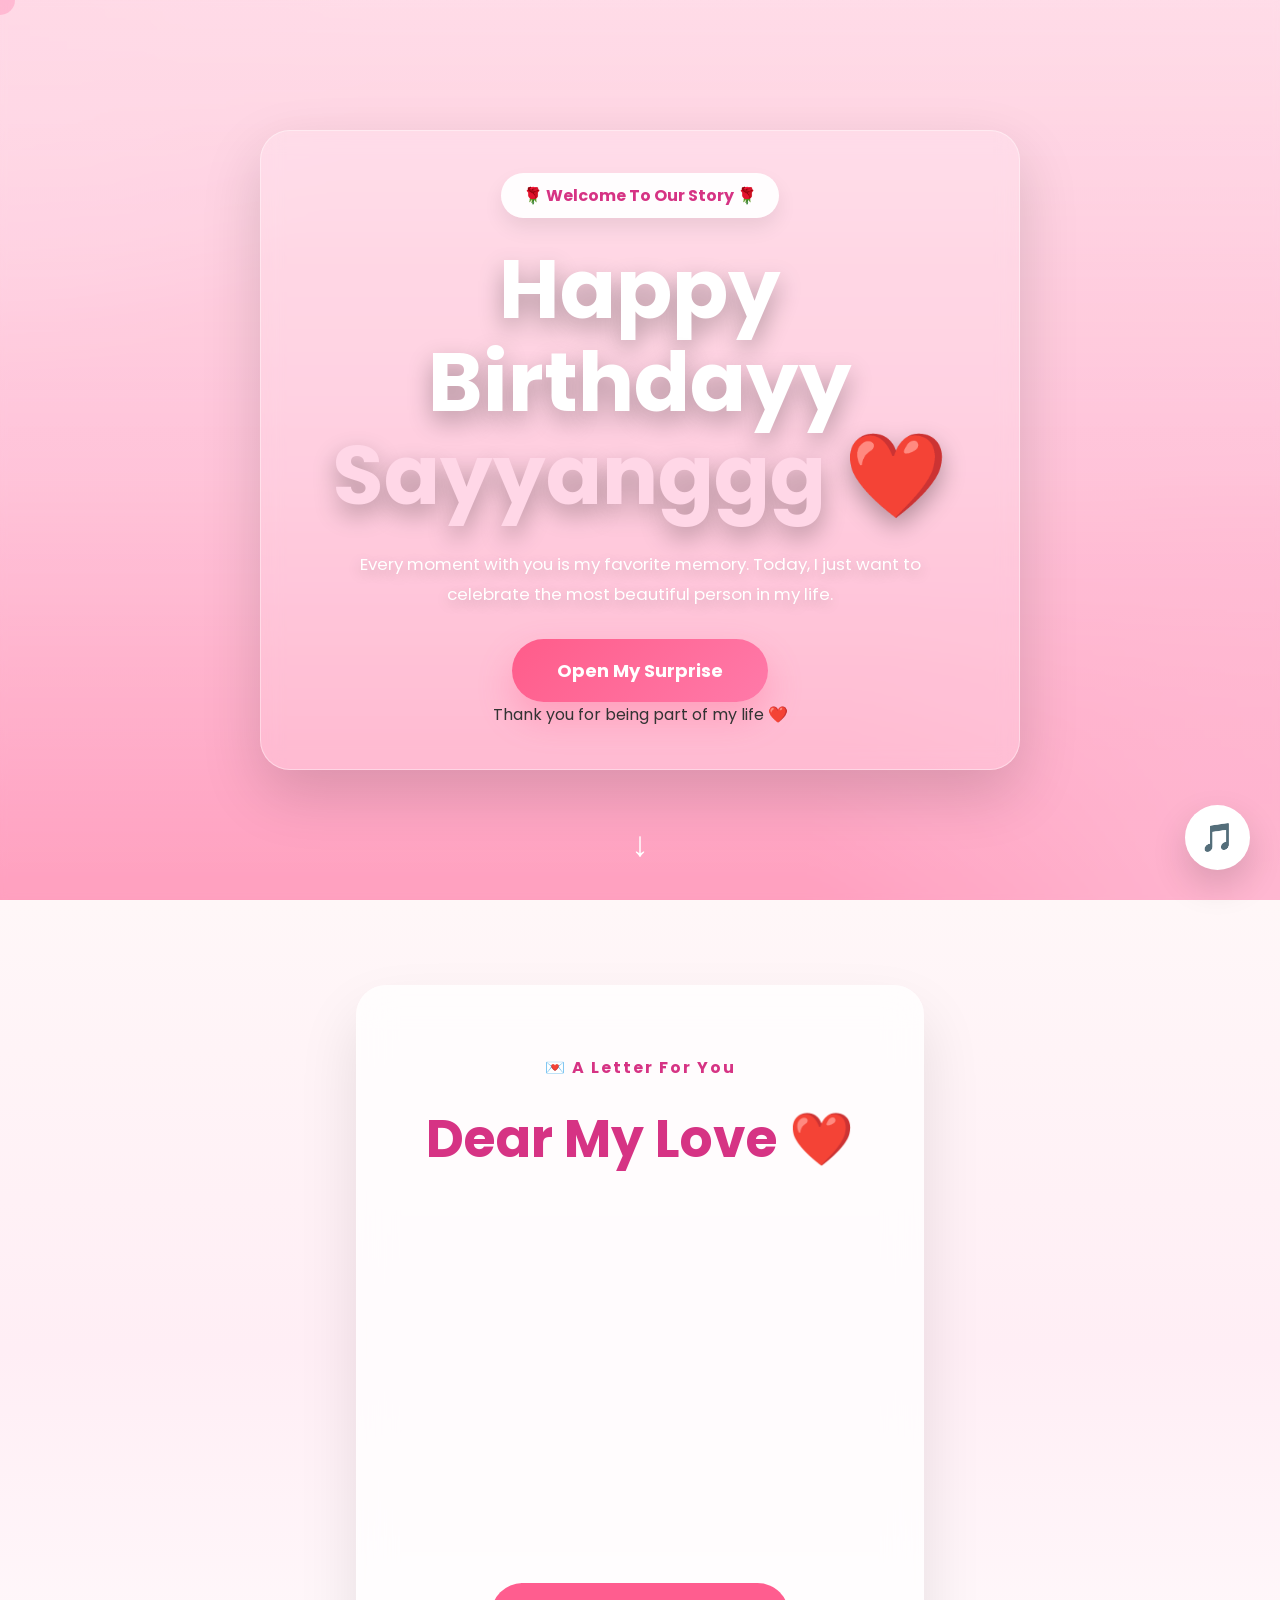
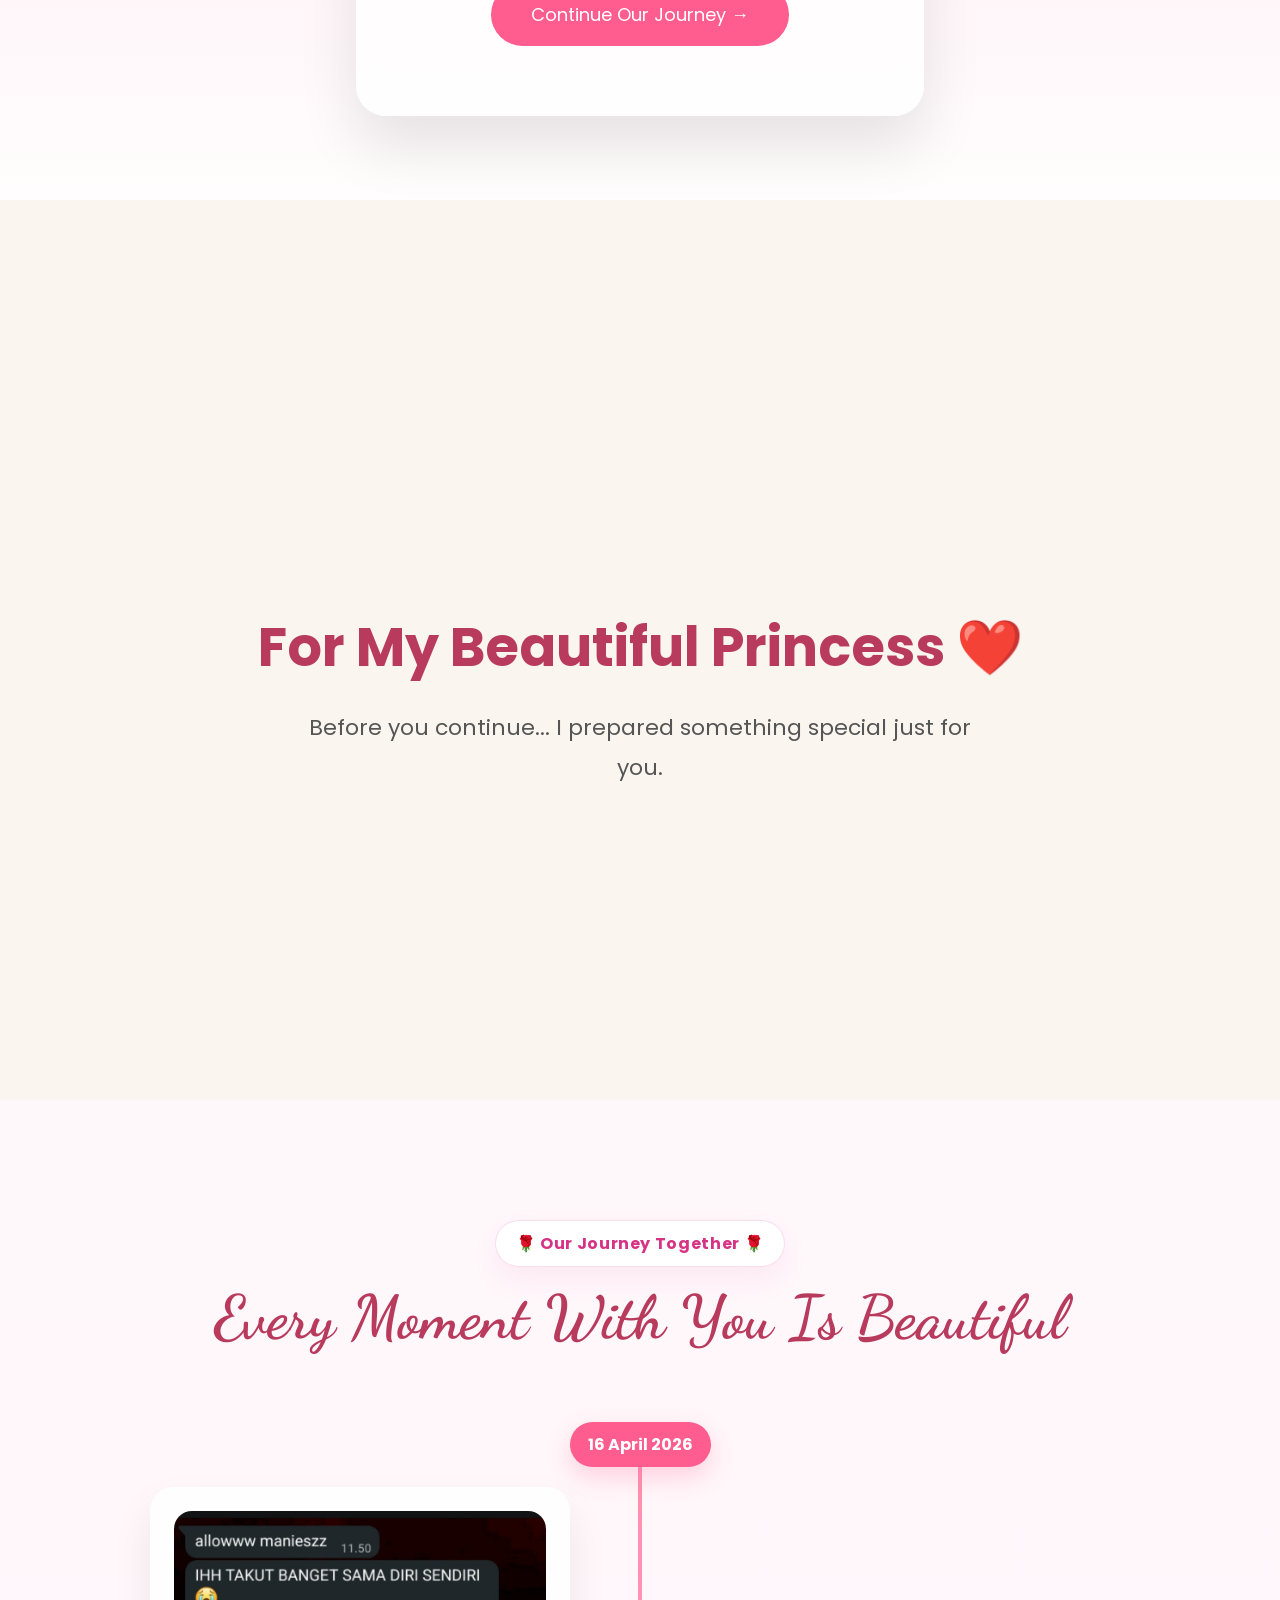
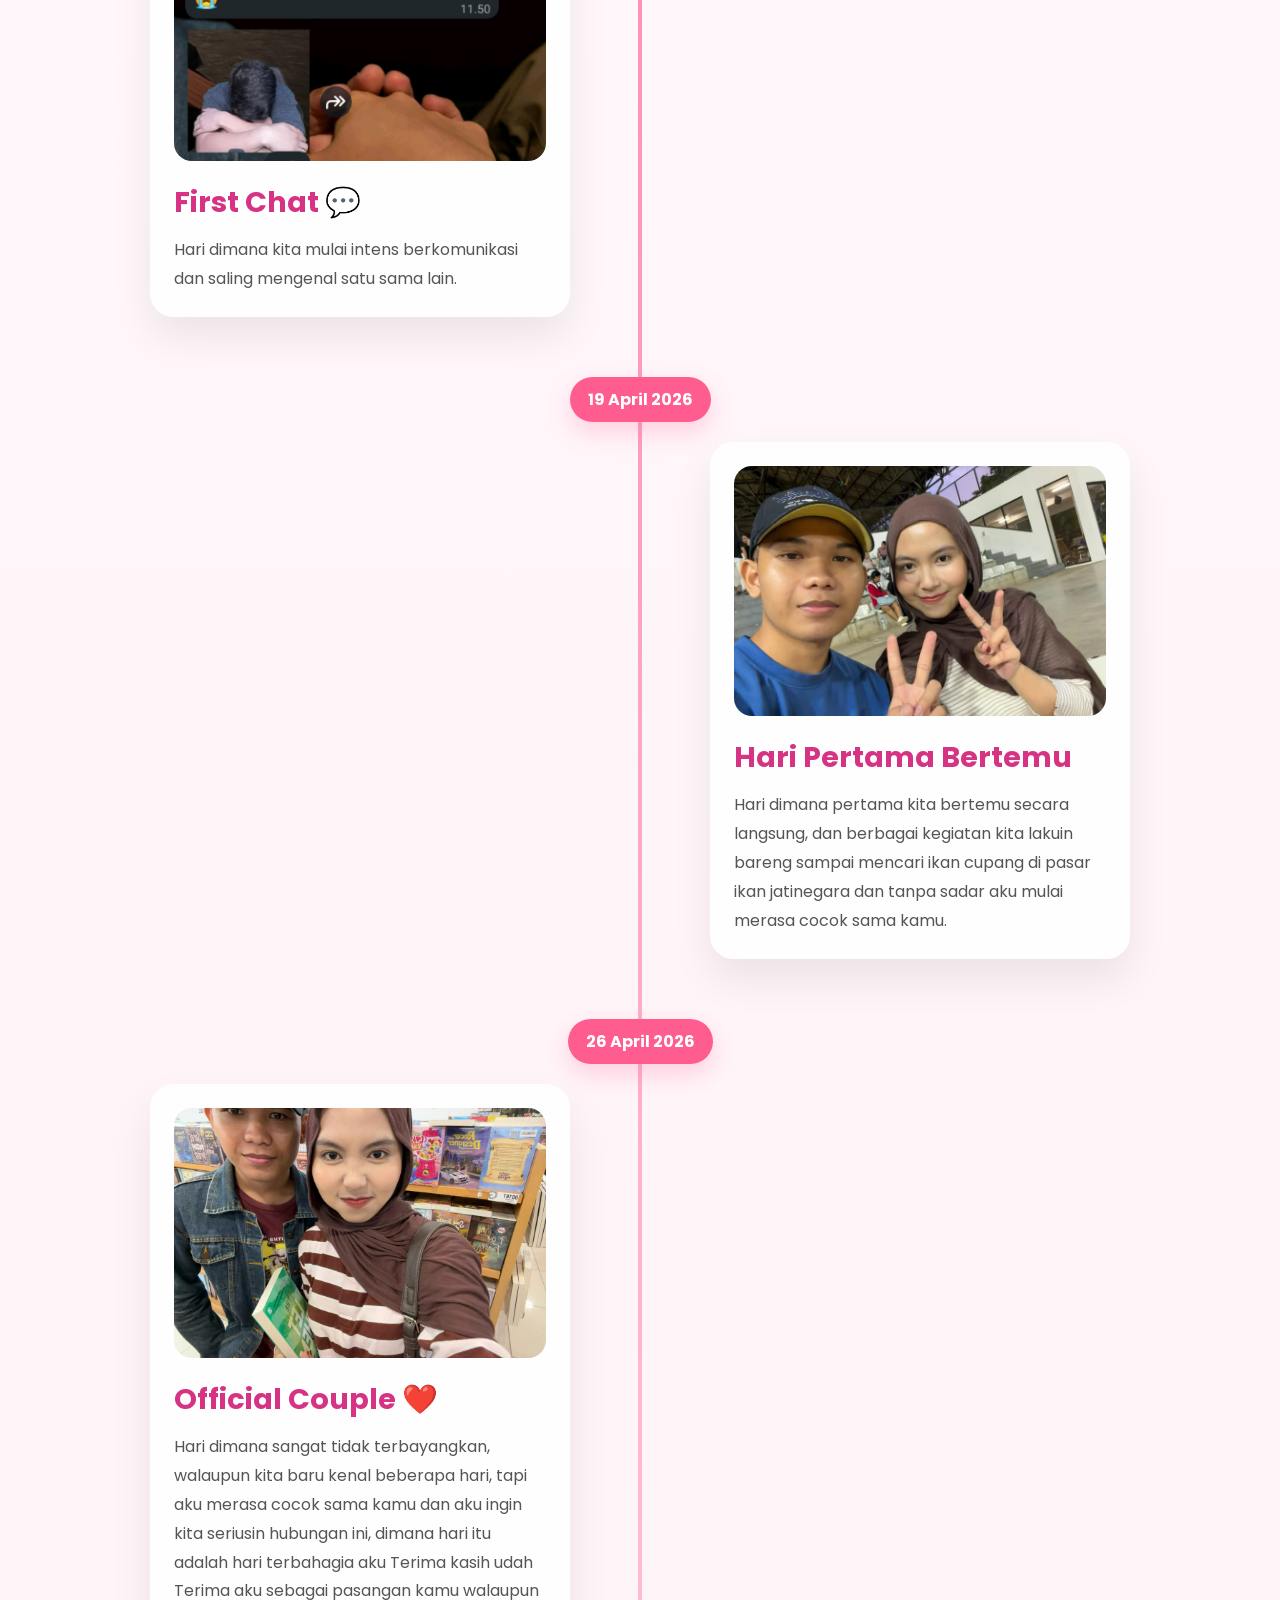
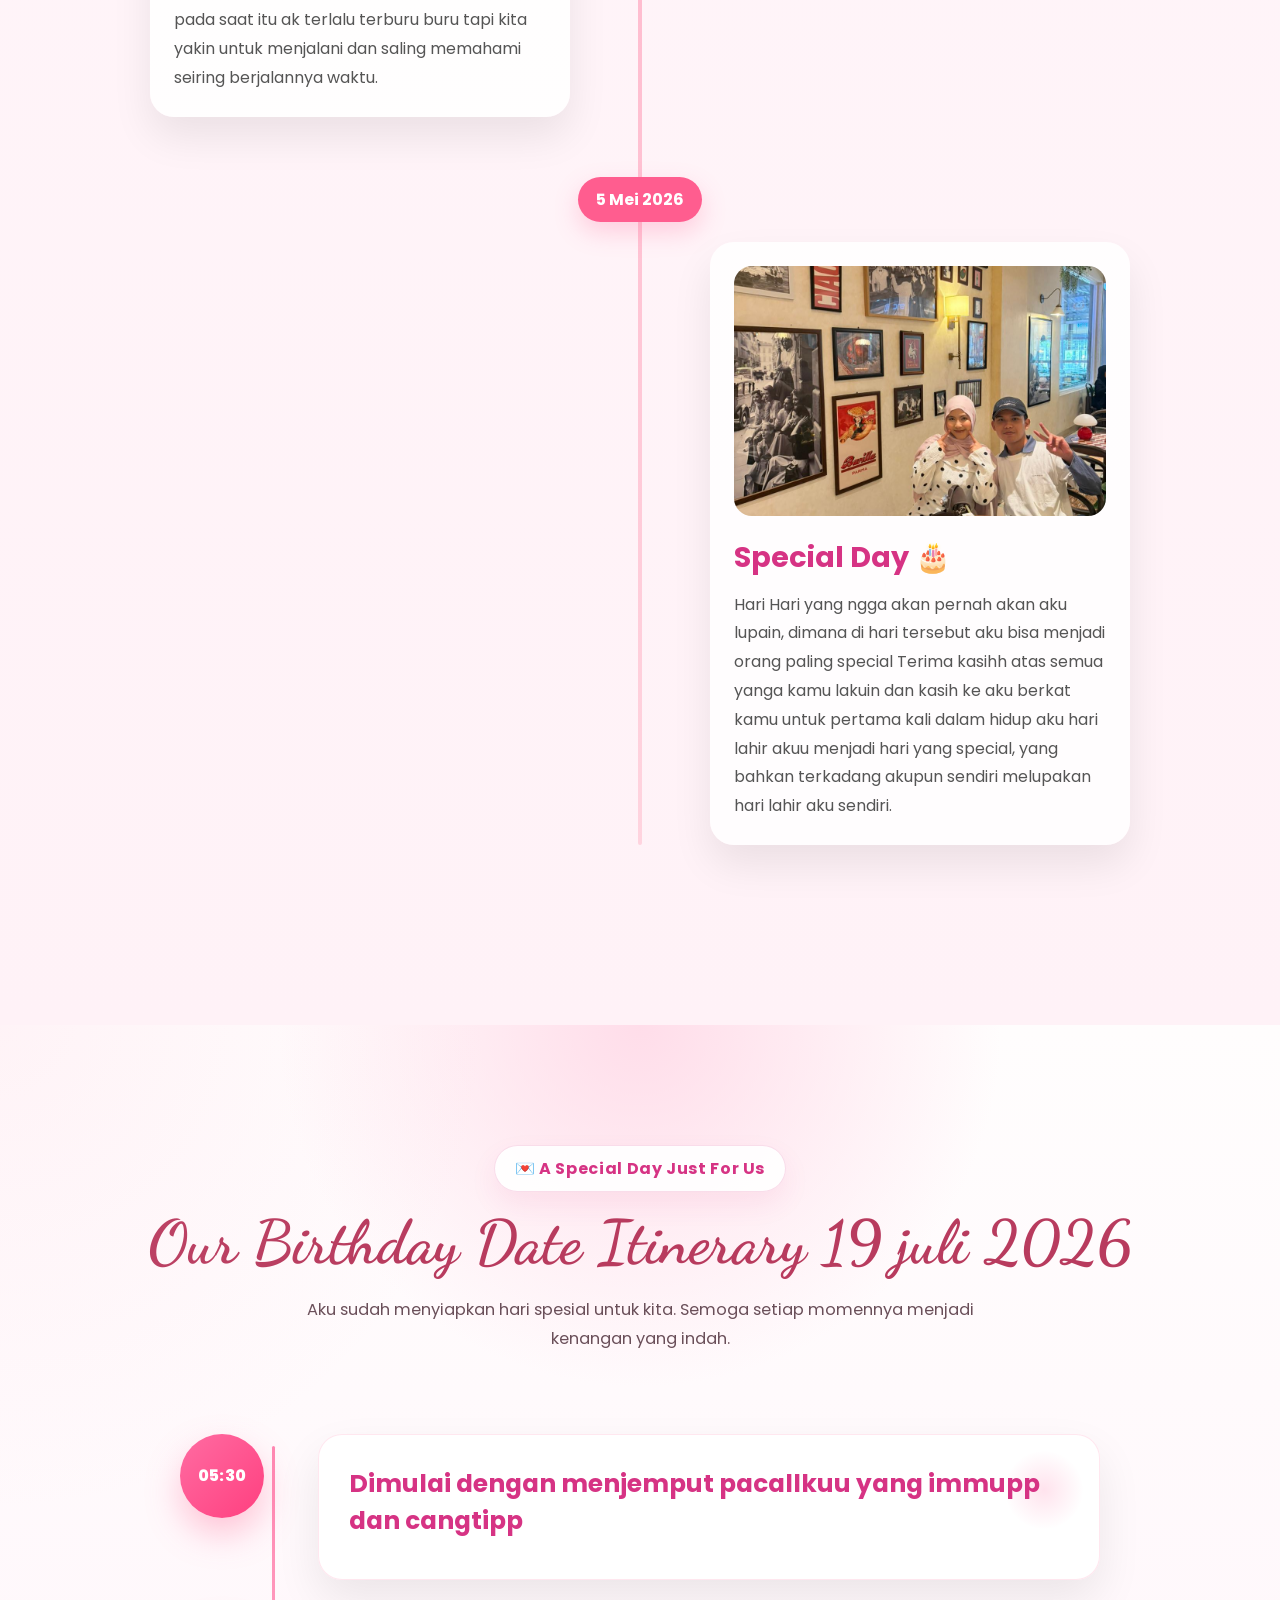
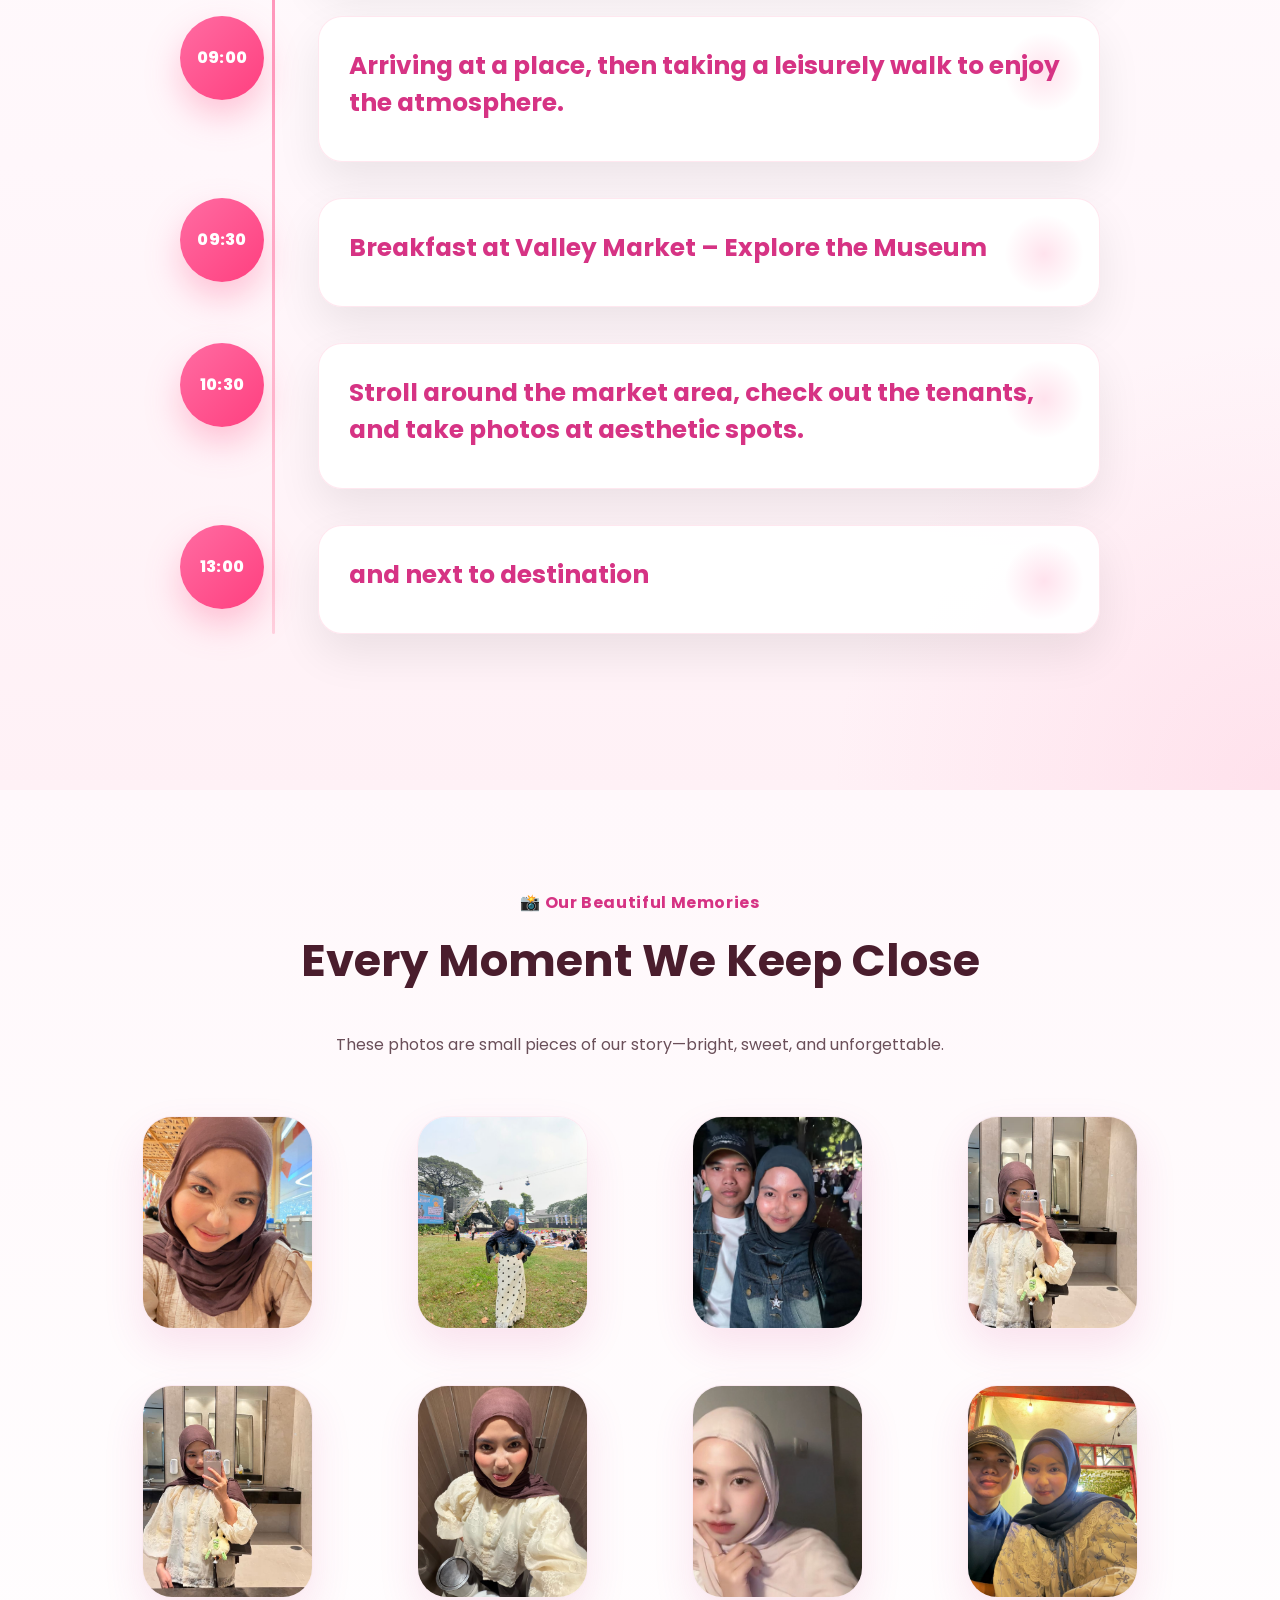
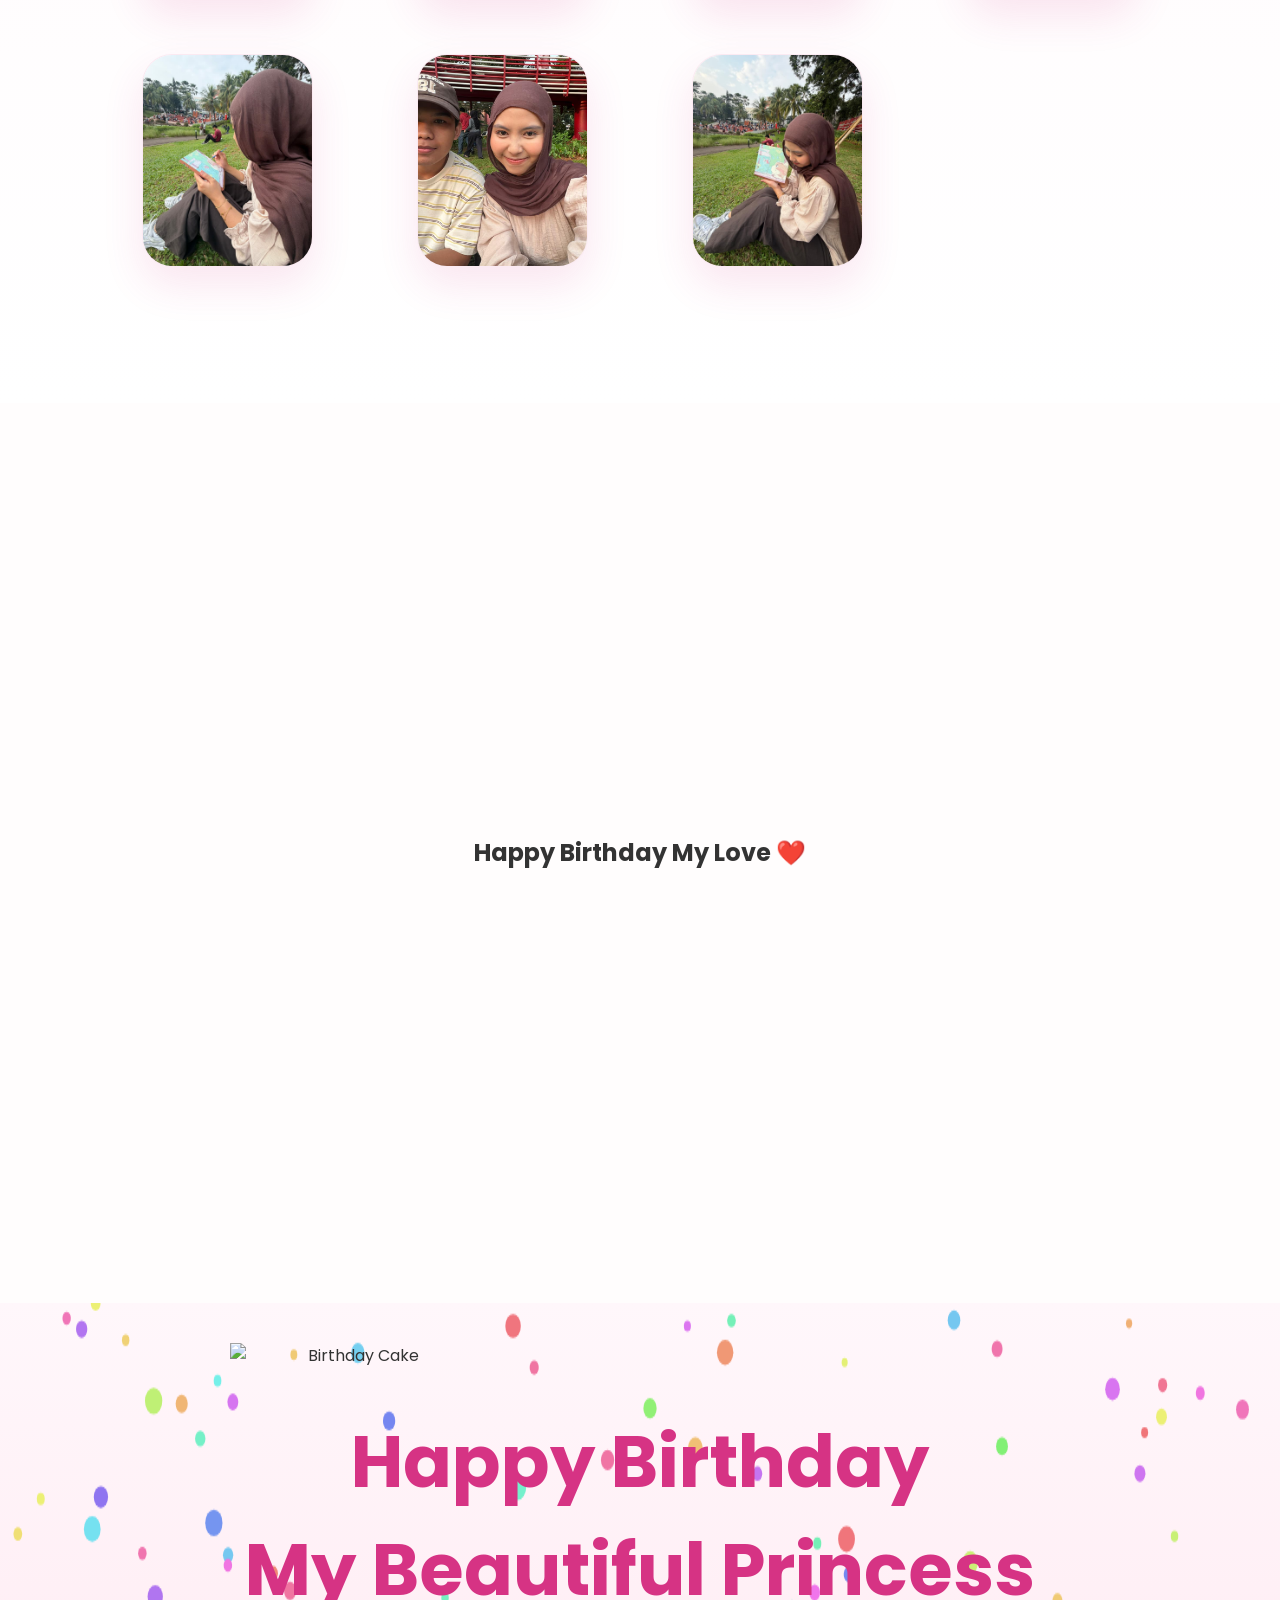
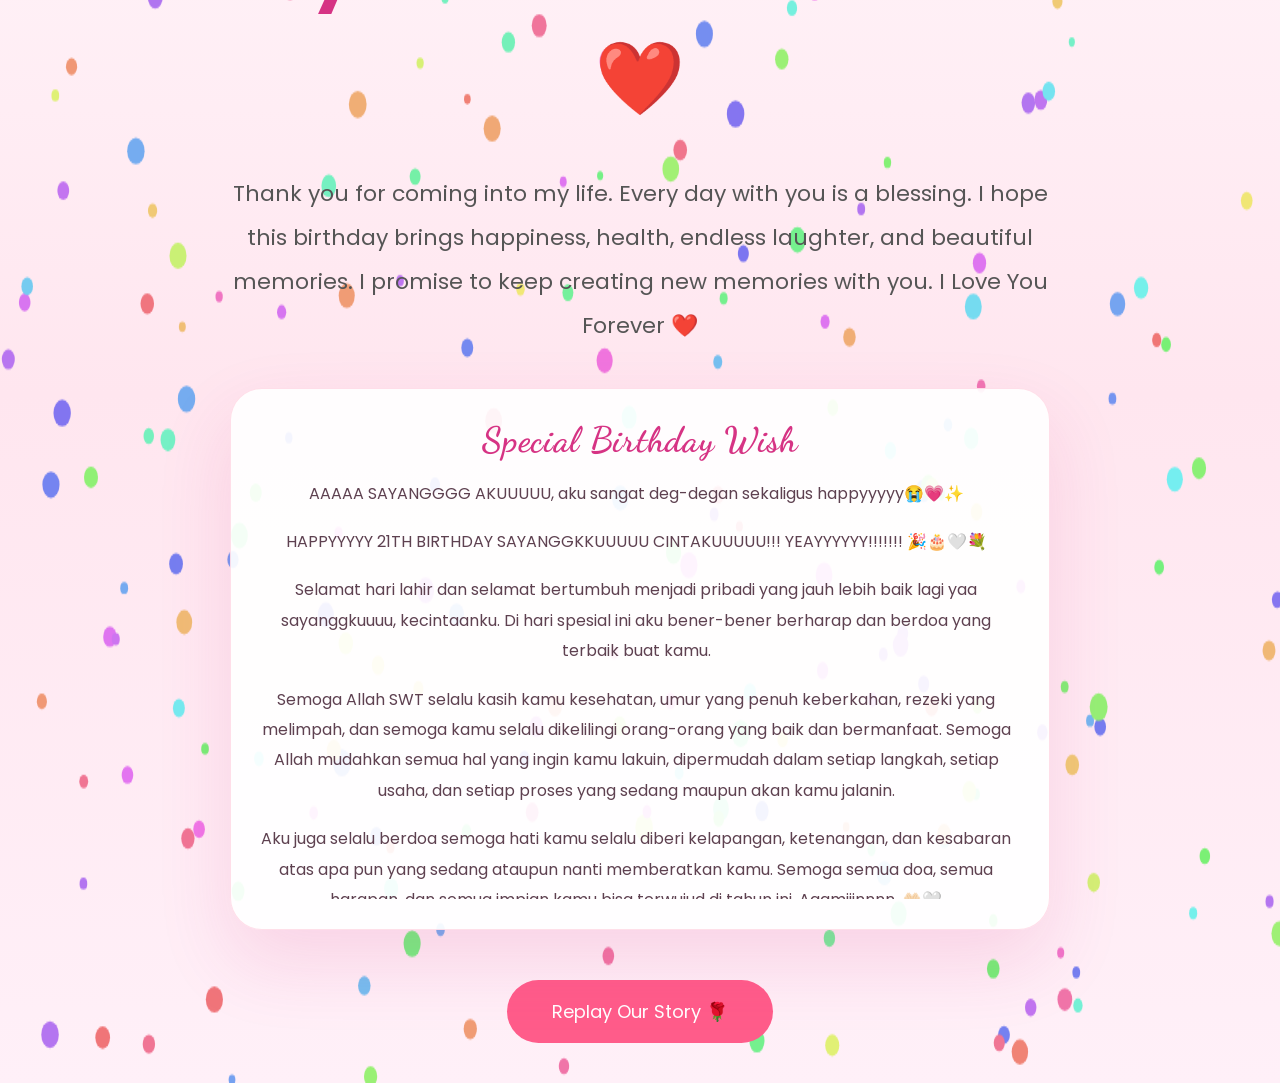
==== commit 2a9ef5fd: "update" ====
--- a/index.html
+++ b/index.html
@@ -118,7 +118,7 @@
         <section class="itinerary-section" id="itinerary">
             <div class="section-title">
                 <span>💌 A Special Day Just For Us</span>
-                <h2>Our Birthday Date Itinerary</h2>
+                <h2>Our Birthday Date Itinerary 19 juli 2026</h2>
                 <p>
                     Aku sudah menyiapkan hari spesial untuk kita.
                     Semoga setiap momennya menjadi kenangan yang indah.
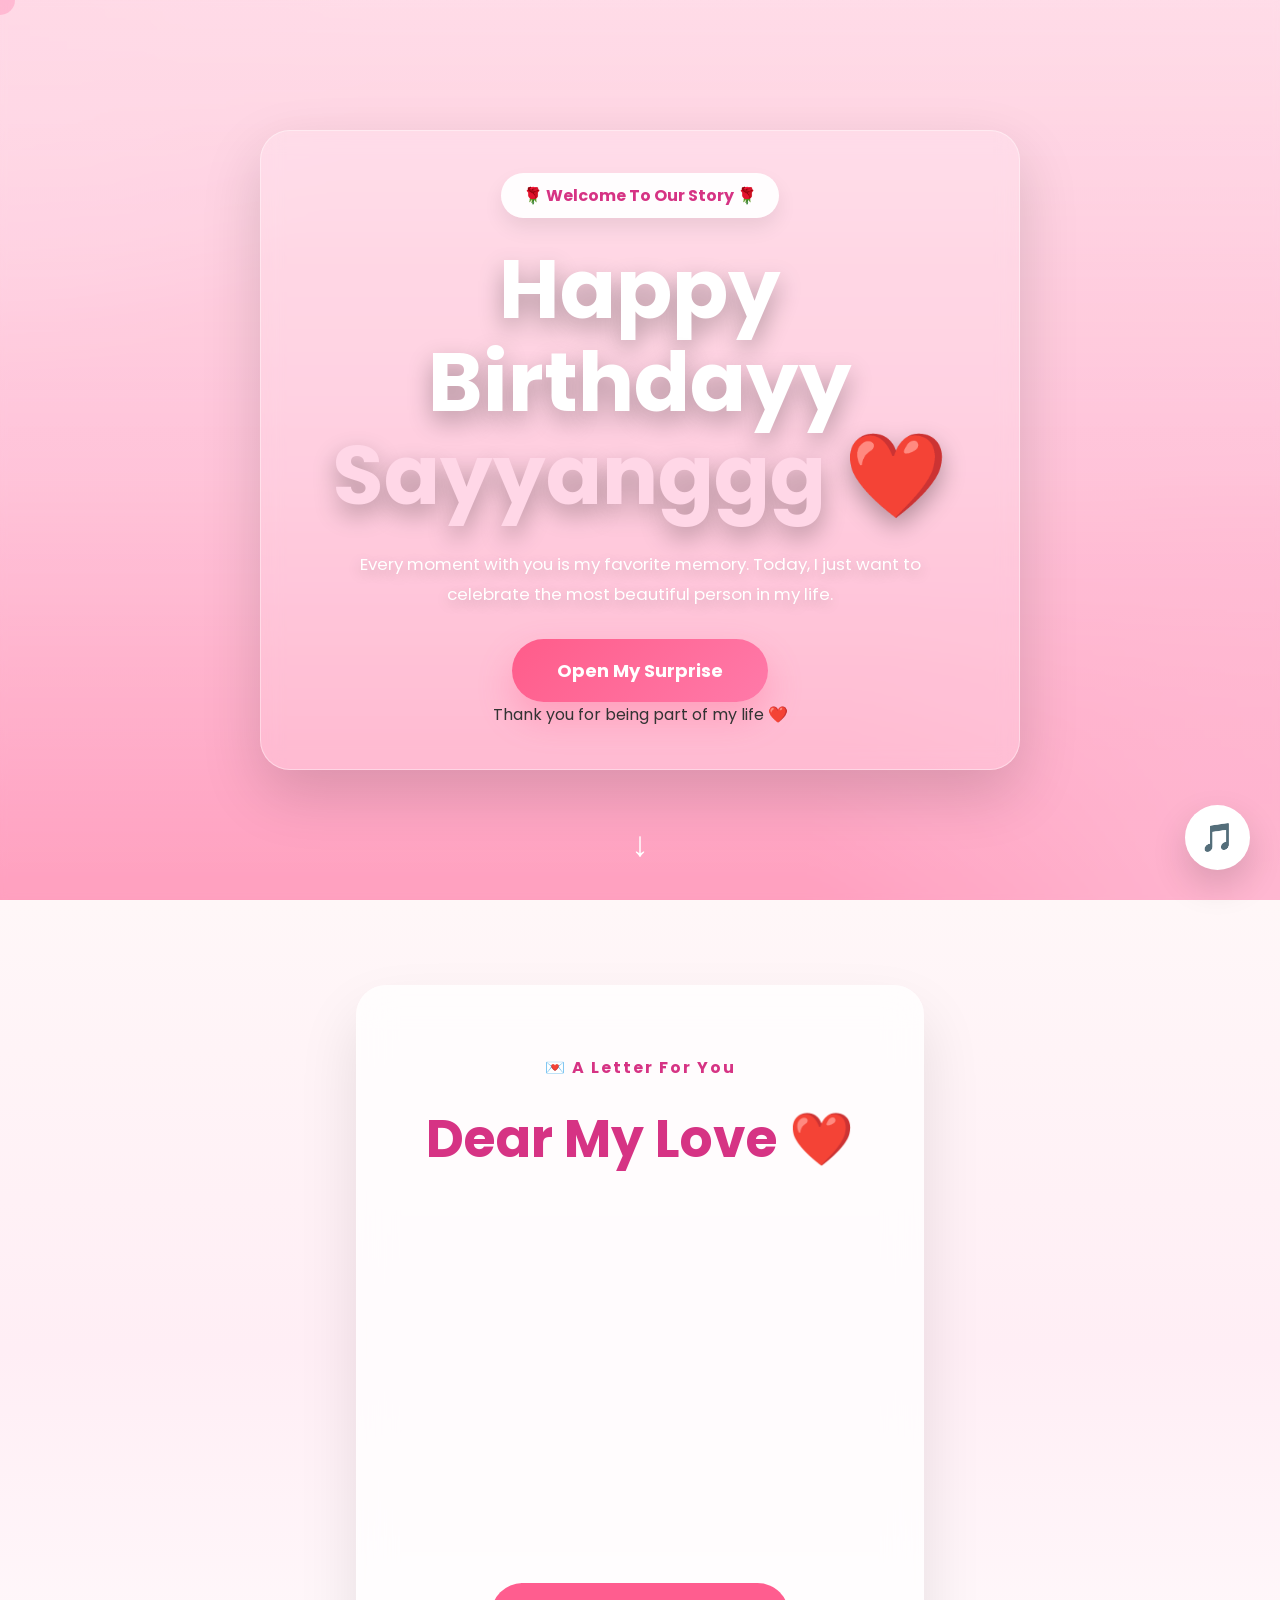
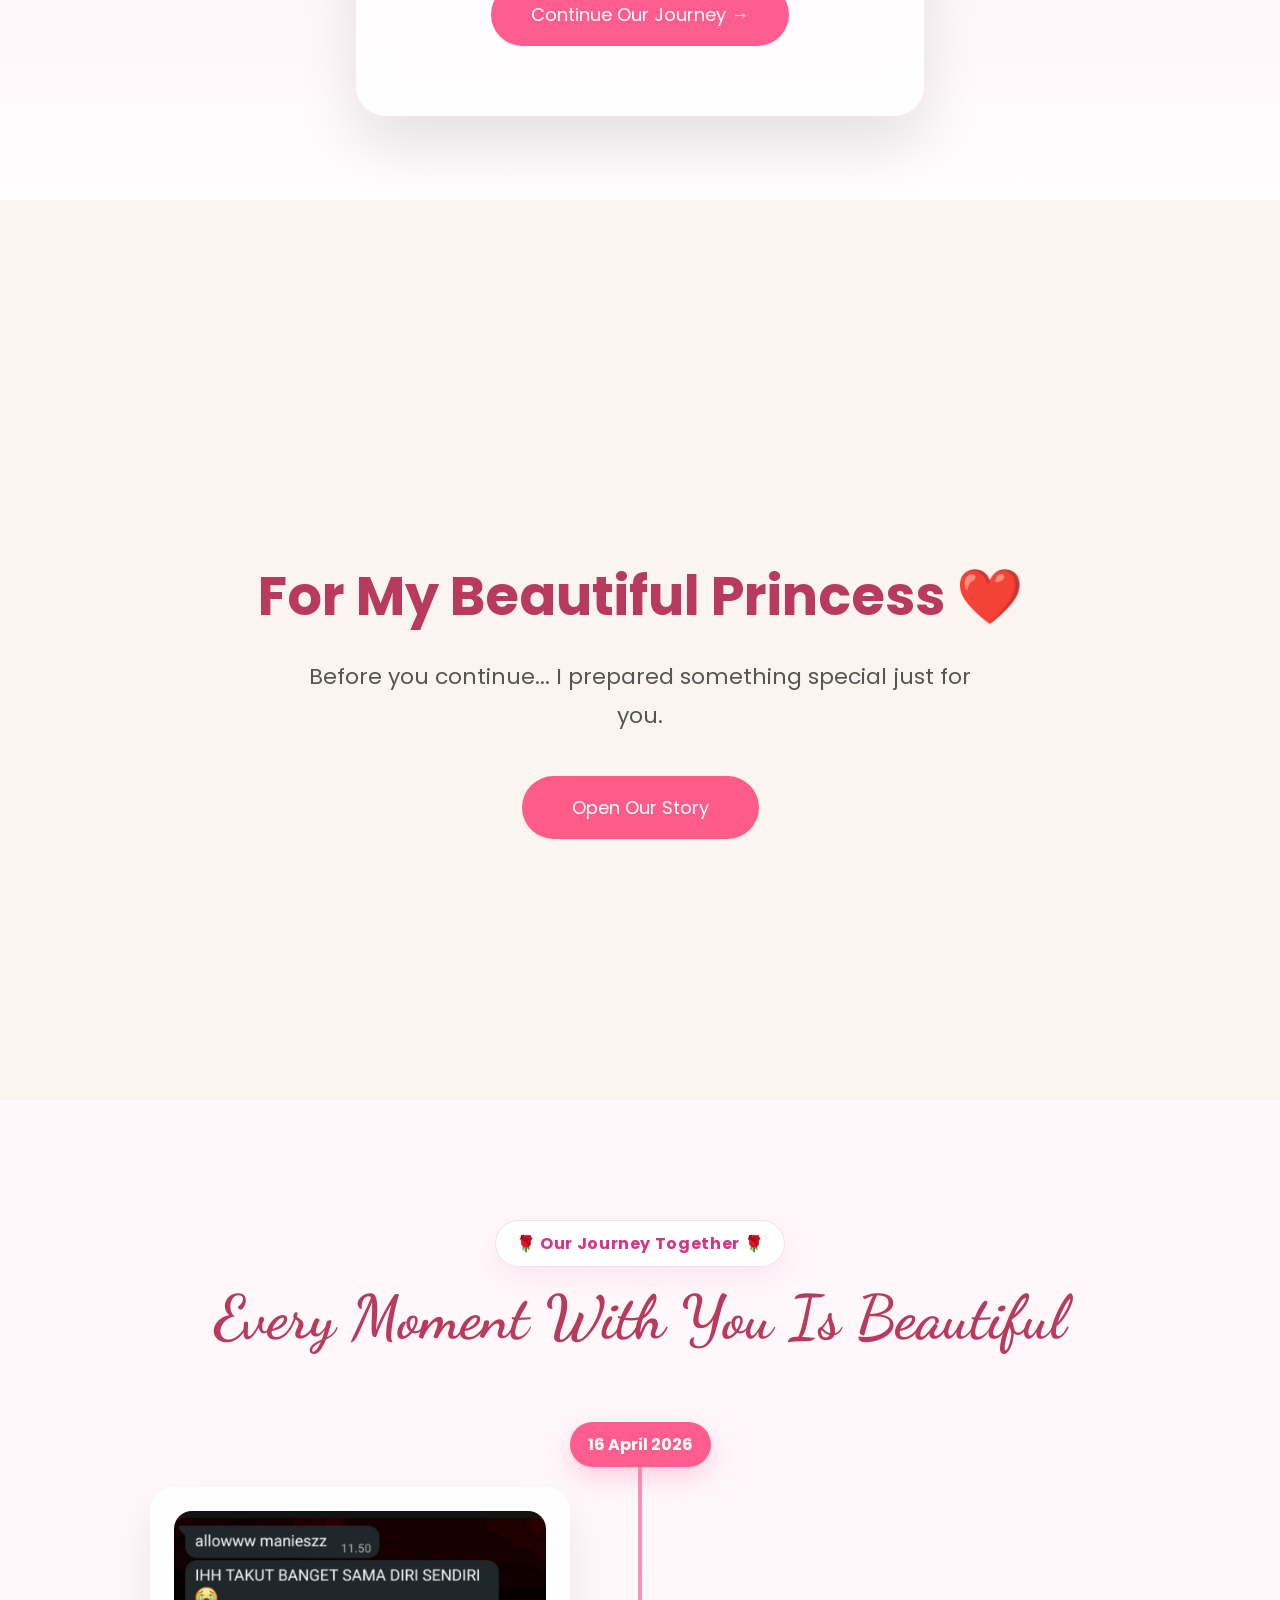
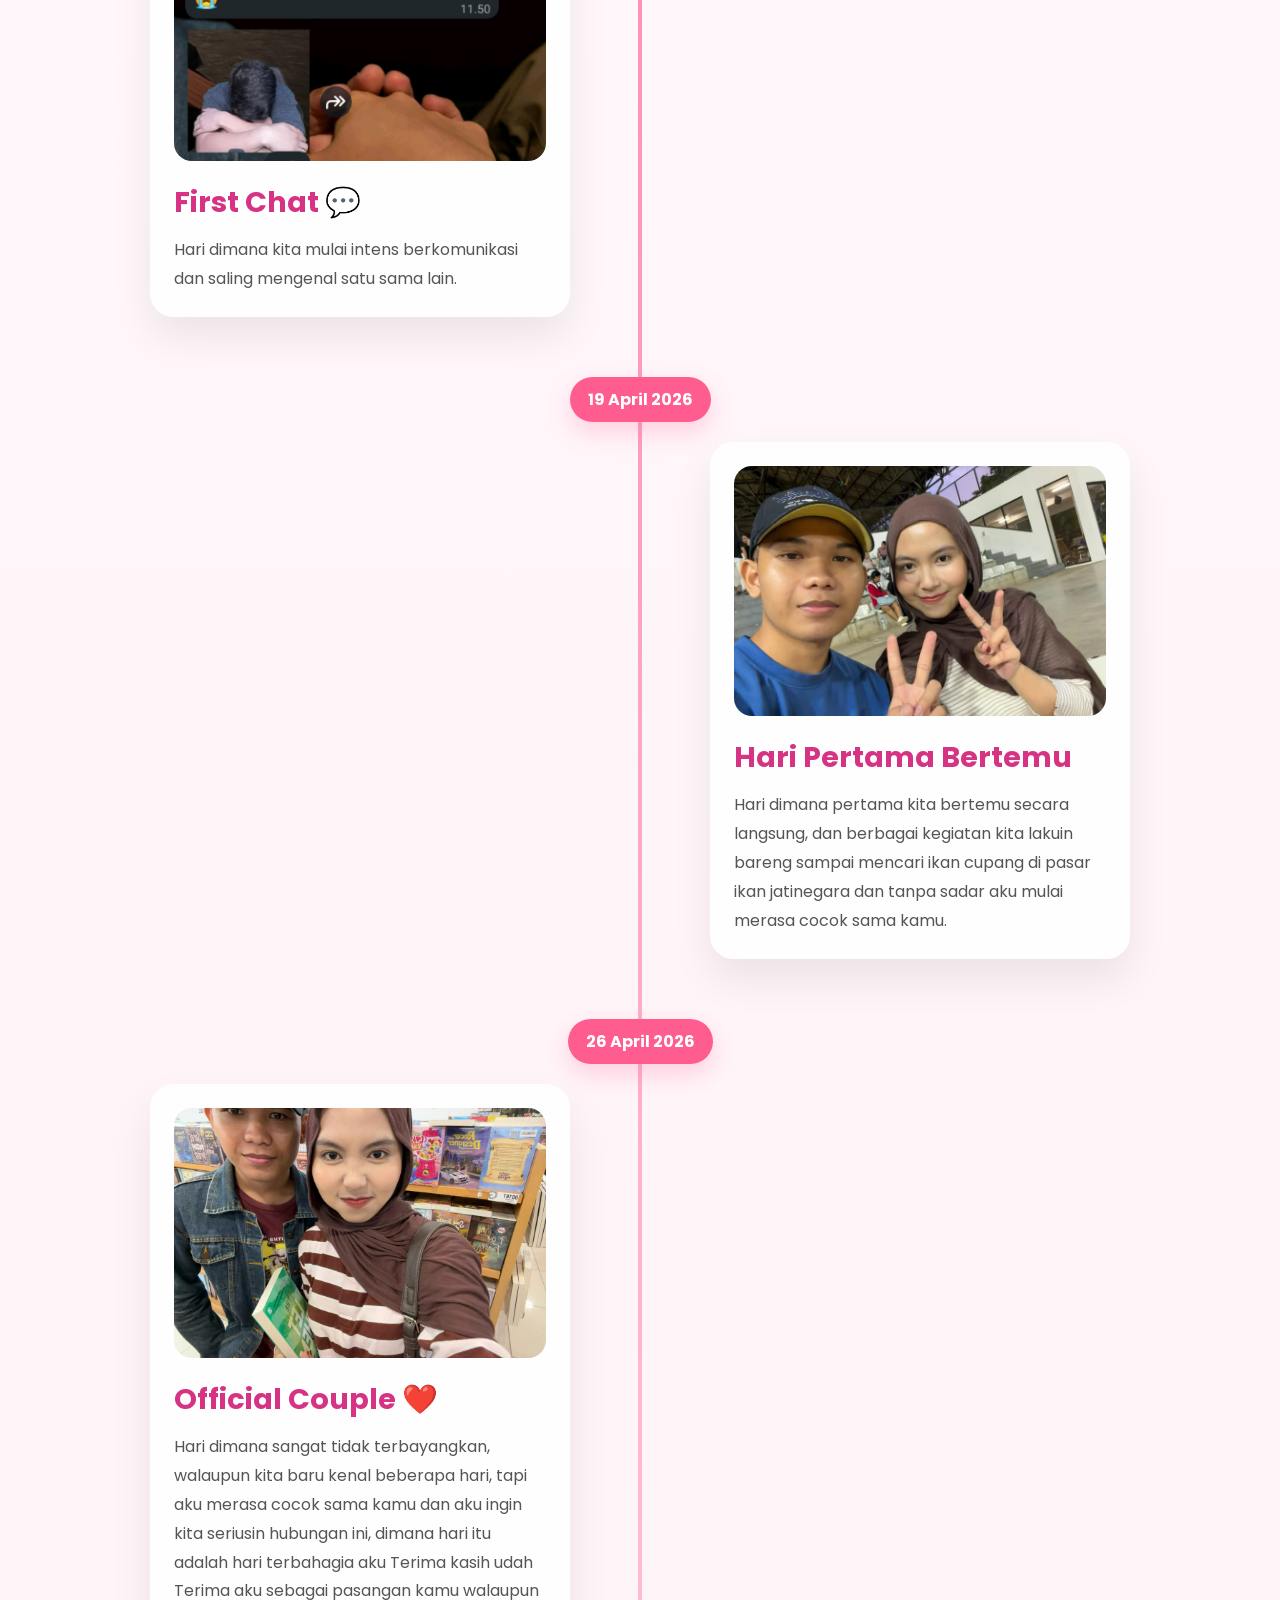
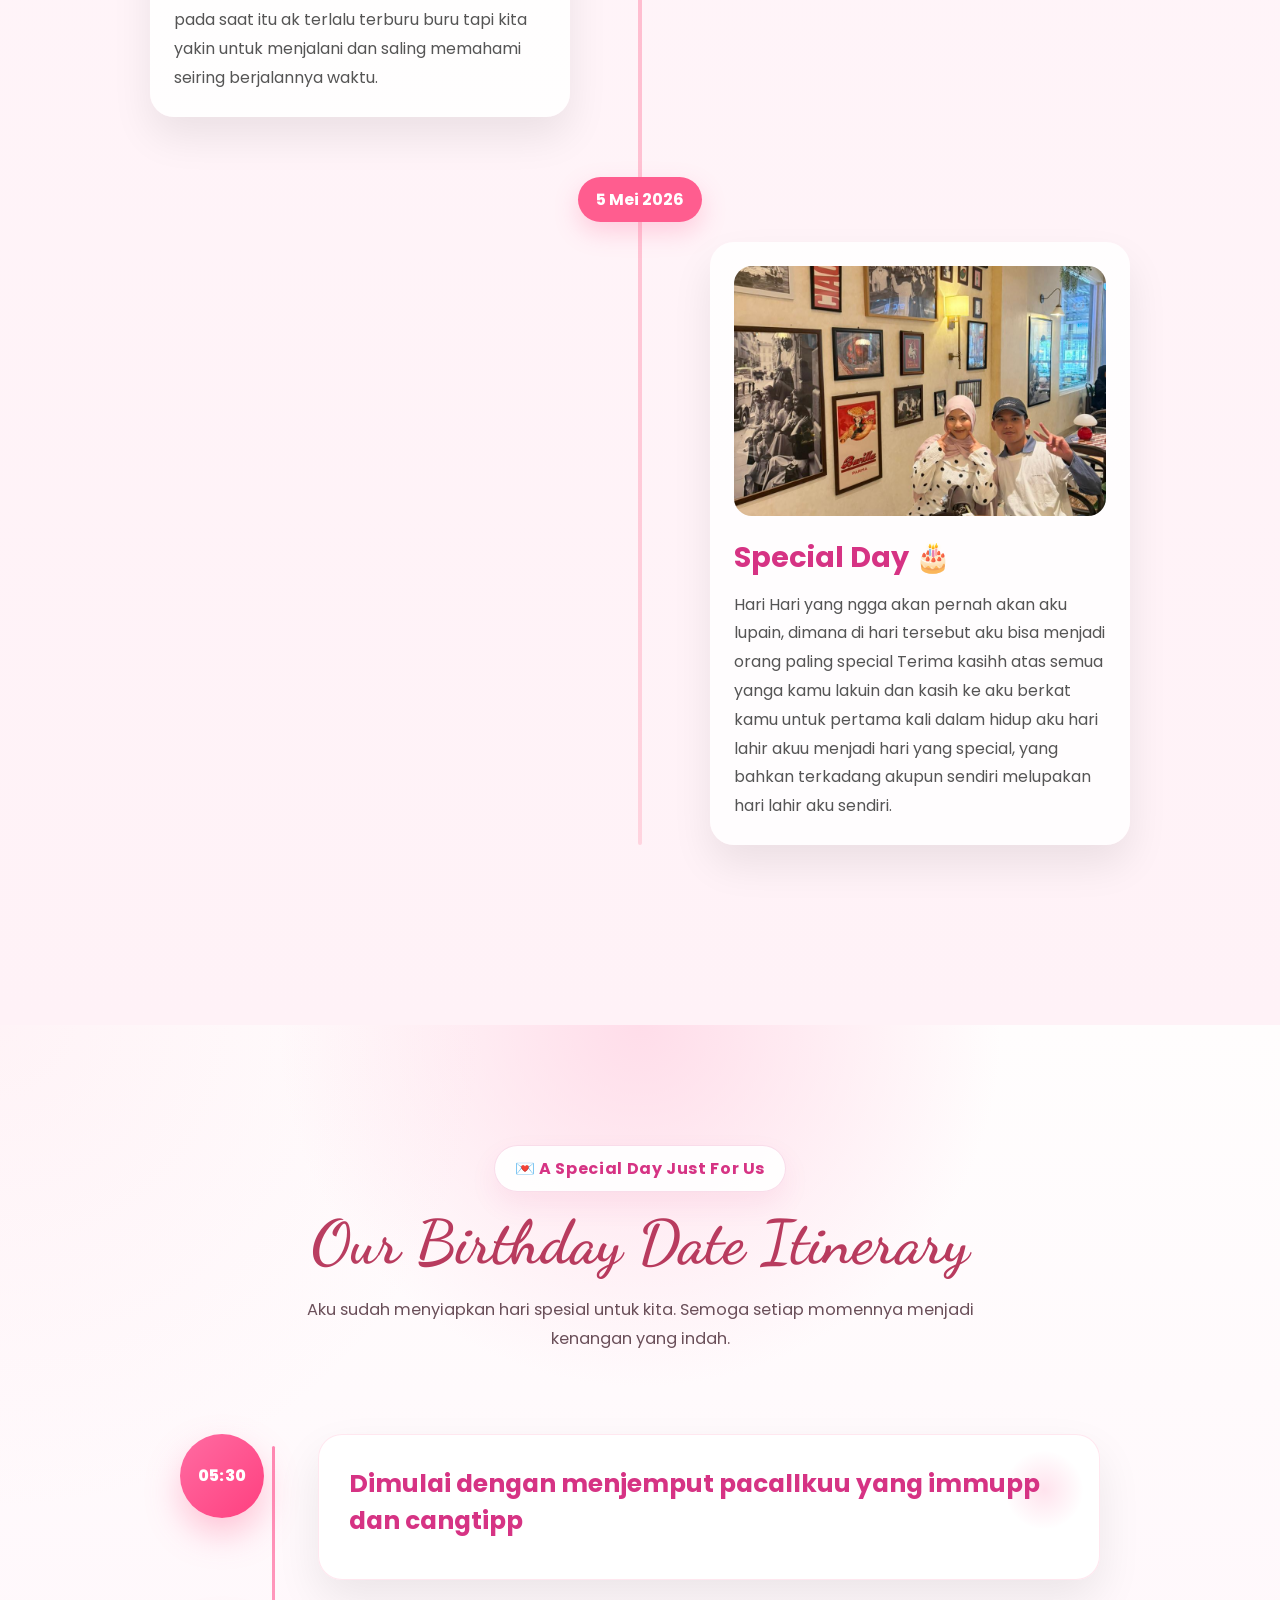
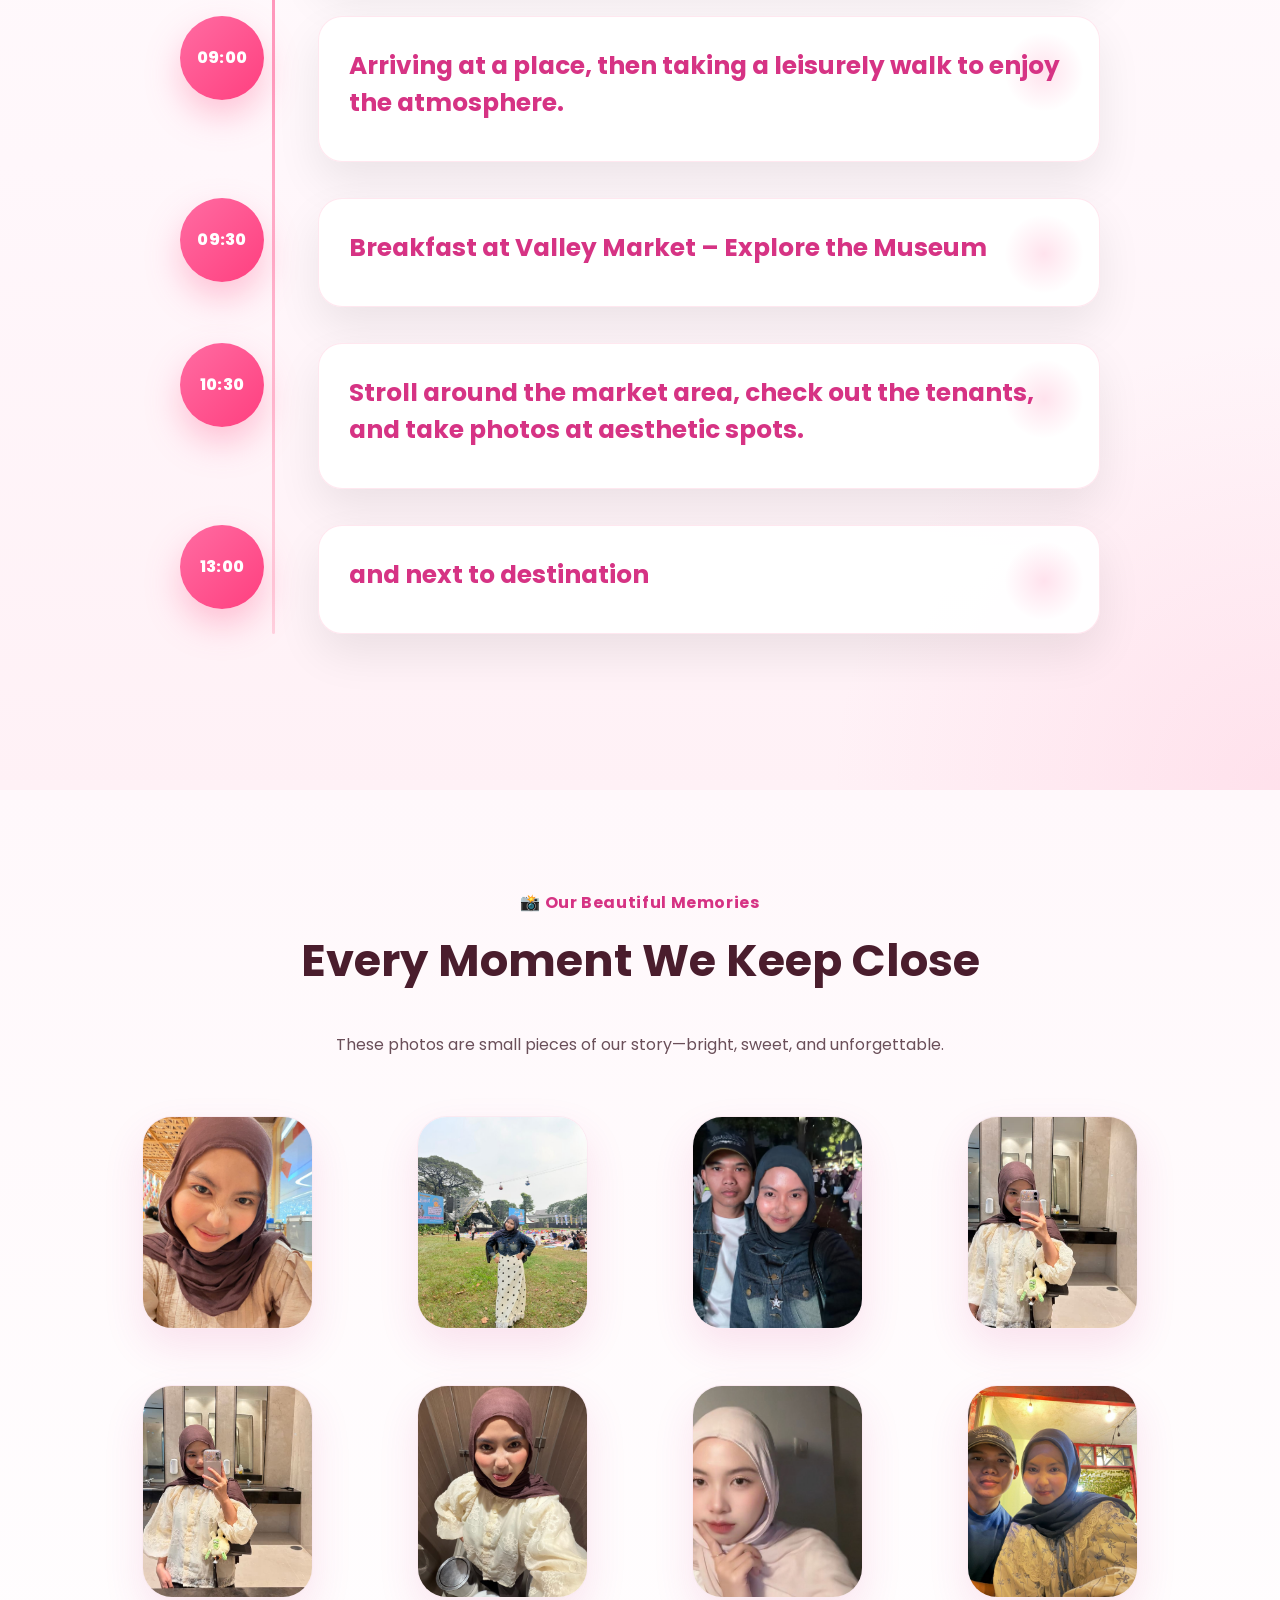
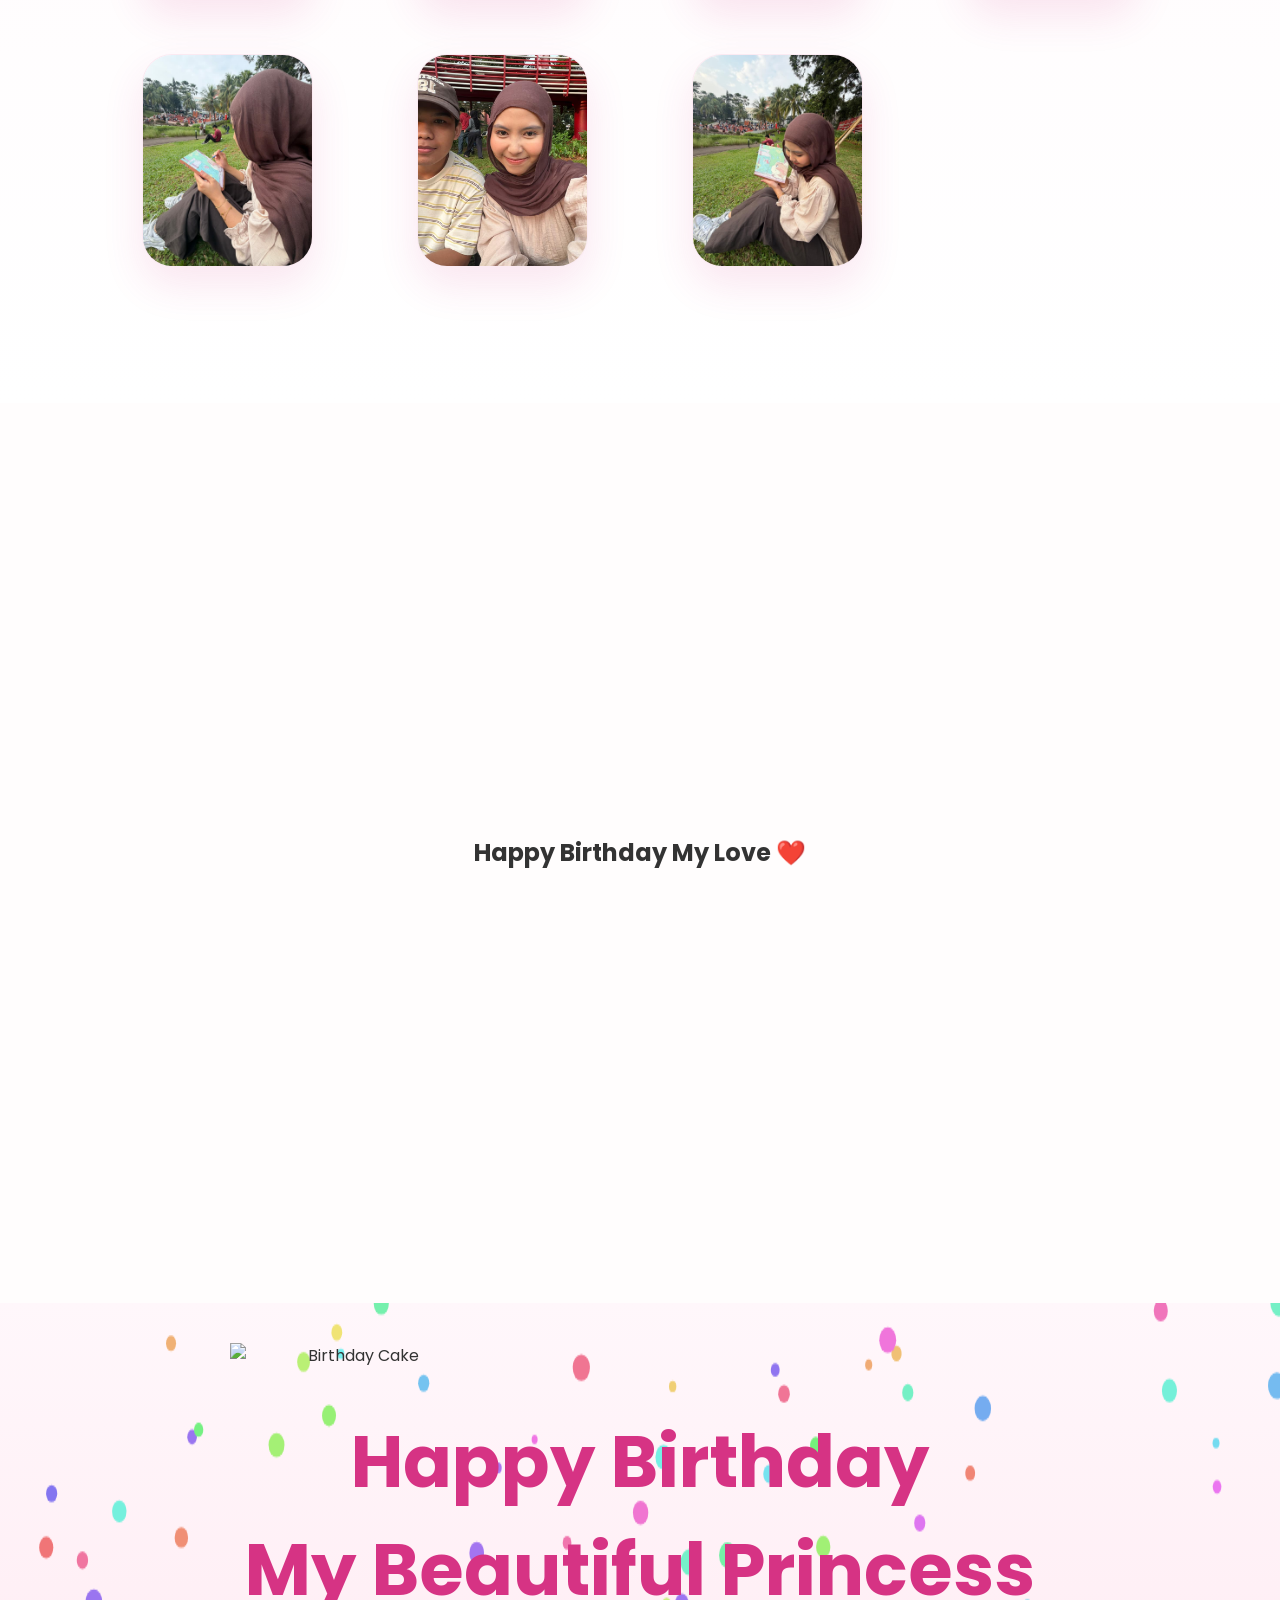
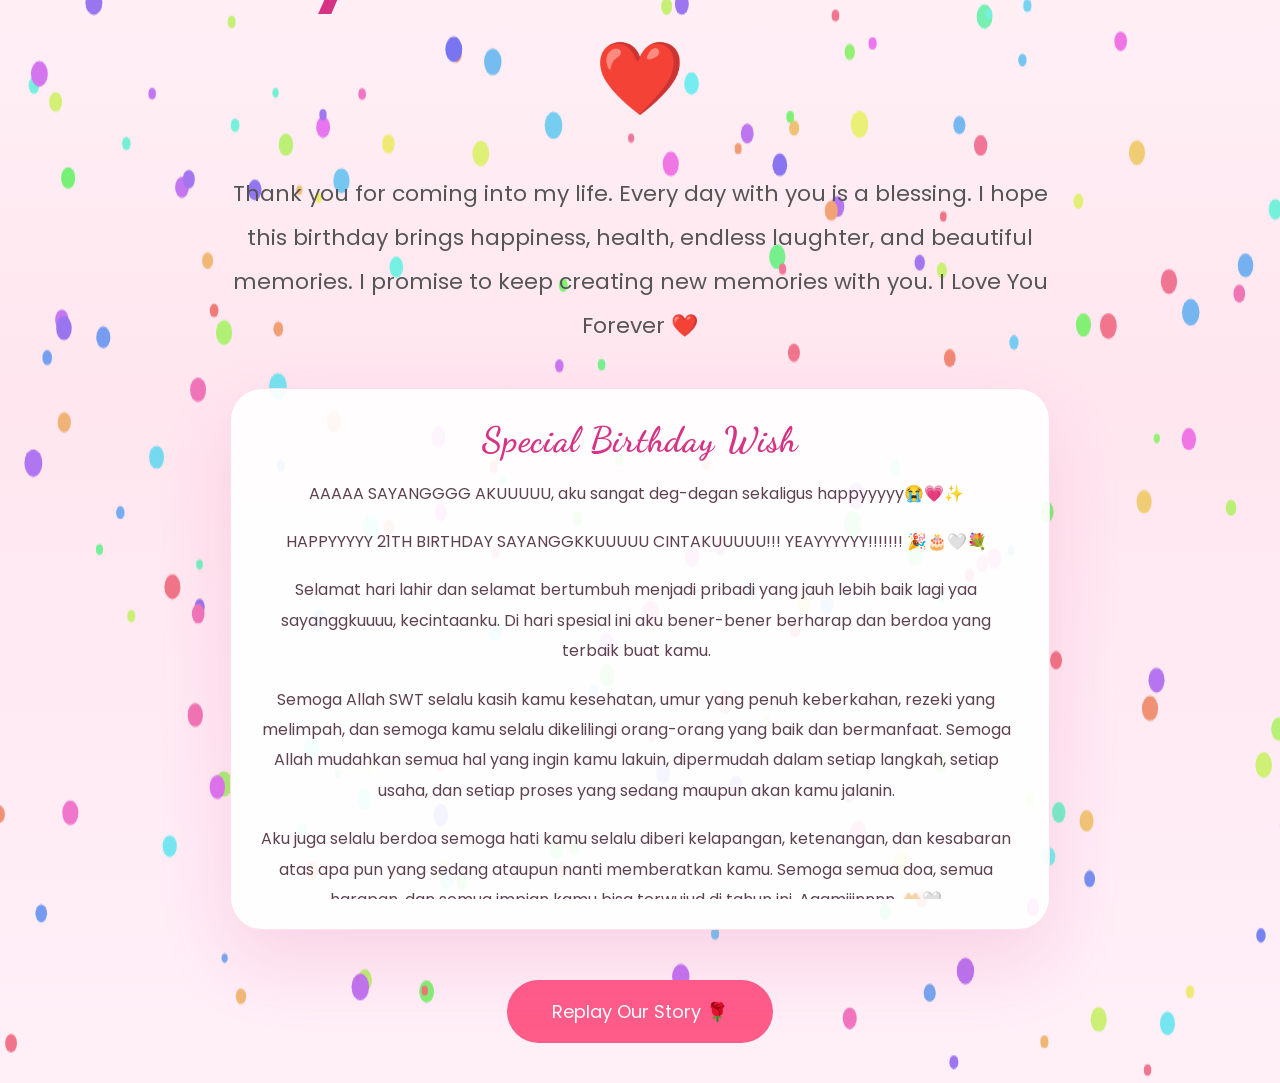
==== commit 0112b380: "update" ====
--- a/index.html
+++ b/index.html
@@ -3,302 +3,43 @@
 <head>
     <meta charset="UTF-8">
     <meta name="viewport" content="width=device-width, initial-scale=1.0">
-    <title>Happy Birthday My Love</title>
-
+    <title>Countdown to Your Birthday</title>
     <link rel="preconnect" href="https://fonts.googleapis.com">
     <link rel="preconnect" href="https://fonts.gstatic.com" crossorigin>
     <link href="https://fonts.googleapis.com/css2?family=Dancing+Script:wght@600;700&family=Poppins:wght@400;500;600;700;800&display=swap" rel="stylesheet">
-
-    <link rel="stylesheet" href="css/hero.css">
-    <link rel="stylesheet" href="css/letter.css">
-    <link rel="stylesheet" href="css/welcome.css">
-    <link rel="stylesheet" href="css/timeline.css">
-    <link rel="stylesheet" href="css/gallery.css">
-    <link rel="stylesheet" href="css/itinerary.css">
-    <link rel="stylesheet" href="css/countdown.css">
-    <link rel="stylesheet" href="css/proposal.css">
-    <link rel="stylesheet" href="css/ending.css">
-    <link rel="stylesheet" href="css/petals.css">
-    <link rel="stylesheet" href="css/cursor.css">
-    <link rel="stylesheet" href="css/reveal.css">
-    <link rel="stylesheet" href="css/style.css">
+    <link rel="stylesheet" href="css/entry-countdown.css">
 </head>
 <body>
+    <div class="entry-wrapper">
+        <div class="entry-card">
+            <span class="entry-badge">Special Countdown</span>
+            <h1>Countdown to Our Special Day</h1>
+            <p>
+                Sebelum masuk ke halaman utama, aku ingin kamu menikmati momen menunggu hari istimewa ini.
+                Saat hitungan mundur selesai, halaman utama akan terbuka dengan semua surprise yang sudah aku siapkan.
+            </p>
 
-    <div id="petals-container"></div>
-    <audio id="bgm" loop preload="auto" playsinline src="audio/you!.mp3"></audio>
-    <button id="musicButton" type="button" aria-label="Toggle background music">🎵</button>
-    <div class="cursor" aria-hidden="true"></div>
-
-    <main>
-        <section class="hero" id="hero">
-            <div class="overlay"></div>
-            <div class="hero-content">
-                <span class="subtitle">🌹 Welcome To Our Story 🌹</span>
-                <h1>
-                    Happy Birthdayy
-                    <br>
-                    <span>Sayyanggg ❤️ </span>
-                </h1>
-                <p>
-                    Every moment with you is my favorite memory.
-                    Today, I just want to celebrate the most beautiful
-                    person in my life.
-                </p>
-                <button id="startBtn" type="button">Open My Surprise</button>
-                <div id="typing"></div>
-            </div>
-            <div class="scroll-indicator">↓</div>
-        </section>
-
-        <section class="love-letter" id="letter">
-            <div class="letter-container">
-                <span class="letter-subtitle">💌 A Letter For You</span>
-                <h2>Dear My Love ❤️</h2>
-                <h4></h4>
-                <div id="typing-text"></div>
-                <button class="next-btn" type="button">Continue Our Journey →</button>
-            </div>
-        </section>
-
-        <section id="welcome">
-            <div class="table"></div>
-            <div class="welcome-text">
-                <h1>For My Beautiful Princess ❤️</h1>
-                <p>
-                    Before you continue...
-                    I prepared something special just for you.
-                </p>
-            </div>
-        </section>
-        <section class="timeline-section" id="timeline">
-            <div class="section-title">
-                <span>🌹 Our Journey Together 🌹</span>
-                <h2>Every Moment With You Is Beautiful</h2>
-            </div>
-            <div class="timeline">
-                <div class="timeline-item">
-                    <div class="timeline-date">16 April 2026</div>
-                    <div class="timeline-content">
-                        <img src="images/chat.png" alt="First Meet">
-                        <h3>First Chat 💬</h3>
-                        <p>
-                            Hari dimana kita mulai intens berkomunikasi dan saling mengenal satu sama lain.
-                        </p>
-                    </div>
+            <div class="entry-countdown">
+                <div class="entry-box">
+                    <h2 id="entry-days">00</h2>
+                    <span>Days</span>
                 </div>
-                <div class="timeline-item">
-                    <div class="timeline-date">19 April 2026</div>
-                    <div class="timeline-content">
-                        <img src="images/first_meet.jpeg" alt="First Chat">
-                        <h3>Hari Pertama Bertemu</h3>
-                        <p>Hari dimana pertama kita bertemu secara langsung, dan berbagai kegiatan kita lakuin bareng sampai mencari ikan cupang di pasar ikan jatinegara dan tanpa sadar aku mulai merasa cocok sama kamu.</p>
-                    </div>
+                <div class="entry-box">
+                    <h2 id="entry-hours">00</h2>
+                    <span>Hours</span>
                 </div>
-                <div class="timeline-item">
-                    <div class="timeline-date">26 April 2026</div>
-                    <div class="timeline-content">
-                        <img src="images/couple.jpeg" alt="First Date">
-                        <h3>Official Couple ❤️</h3>
-                        <p>
-                            Hari dimana sangat tidak terbayangkan, walaupun kita baru kenal beberapa hari, tapi aku merasa cocok sama kamu dan aku ingin kita seriusin hubungan ini, dimana hari itu adalah hari terbahagia aku Terima kasih udah Terima aku sebagai pasangan kamu walaupun pada saat itu ak terlalu terburu buru tapi kita yakin untuk menjalani dan saling memahami seiring berjalannya waktu.
-                        </p>
-                    </div>
+                <div class="entry-box">
+                    <h2 id="entry-minutes">00</h2>
+                    <span>Minutes</span>
                 </div>
-                <div class="timeline-item">
-                    <div class="timeline-date">5 Mei 2026</div>
-                    <div class="timeline-content">
-                        <img src="images/ultah.jpeg" alt="Official Couple">
-                        <h3>Special Day 🎂</h3>
-                        <p>Hari Hari yang ngga akan pernah akan aku lupain, dimana di hari tersebut aku bisa menjadi orang paling special Terima kasihh atas semua yanga kamu lakuin dan kasih ke aku berkat kamu untuk pertama kali dalam hidup aku hari lahir akuu menjadi hari yang special, yang bahkan terkadang akupun sendiri melupakan hari lahir aku sendiri.</p>
-                    </div>
+                <div class="entry-box">
+                    <h2 id="entry-seconds">00</h2>
+                    <span>Seconds</span>
                 </div>
             </div>
-        </section>
-        <section class="itinerary-section" id="itinerary">
-            <div class="section-title">
-                <span>💌 A Special Day Just For Us</span>
-                <h2>Our Birthday Date Itinerary 19 juli 2026</h2>
-                <p>
-                    Aku sudah menyiapkan hari spesial untuk kita.
-                    Semoga setiap momennya menjadi kenangan yang indah.
-                </p>
-            </div>
-            <div class="itinerary">
-                <div class="timeline-line"></div>
-                <div class="itinerary-card">
-                    <div class="time">05:30</div>
-                    <div class="content">
-                        <h3>Dimulai dengan menjemput pacallkuu yang immupp dan cangtipp</h3>
-                    </div>
-                </div>
-                <div class="itinerary-card">
-                    <div class="time">09:00</div>
-                    <div class="content">
-                        <h3>Arriving at a place, then taking a leisurely walk to enjoy the atmosphere. </h3>
-                    </div>
-                </div>
-                <div class="itinerary-card">
-                    <div class="time">09:30</div>
-                    <div class="content">
-                        <h3>Breakfast at Valley Market – Explore the Museum</h3>
-                    </div>
-                </div>
-                <div class="itinerary-card">
-                    <div class="time">10:30</div>
-                    <div class="content">
-                        <h3>Stroll around the market area, check out the tenants, and take photos at aesthetic spots.</h3>
-                    </div>
-                </div>
-                <div class="itinerary-card">
-                    <div class="time">13:00</div>
-                    <div class="content">
-                        <h3>and next to destination</h3>
-                    </div>
-                </div>
-        </section>
-        <section class="gallery-section" id="gallery">
-            <div class="gallery-title">
-                <span>📸 Our Beautiful Memories</span>
-                <h2>Every Moment We Keep Close</h2>
-                <p>These photos are small pieces of our story—bright, sweet, and unforgettable.</p>
-            </div>
-            <div class="gallery-grid">
-                <figure class="gallery-item">
-                    <img src="images/img1.jpeg" alt="Chat moment">
-                    <figcaption>First chat moment</figcaption>
-                </figure>
-                <figure class="gallery-item">
-                    <img src="images/img2.jpeg" alt="First meet">
-                    <figcaption>Our first meeting</figcaption>
-                </figure>
-                <figure class="gallery-item">
-                    <img src="images/img3.jpeg" alt="Couple photo">
-                    <figcaption>Together as a couple</figcaption>
-                </figure>
-                <figure class="gallery-item">
-                    <img src="images/img4.jpeg" alt="Birthday moment">
-                    <figcaption>Birthday surprise</figcaption>
-                </figure>
-                <figure class="gallery-item">
-                    <img src="images/img5.jpeg" alt="Rose photo">
-                    <figcaption>Flower moments</figcaption>
-                </figure>
-                <figure class="gallery-item">
-                    <img src="images/img6.jpeg" alt="Rose photo">
-                    <figcaption>Soft rose glow</figcaption>
-                </figure>
-                <figure class="gallery-item">
-                    <img src="images/img7.jpeg" alt="Rose photo">
-                    <figcaption>Sweet togetherness</figcaption>
-                </figure>
-                <figure class="gallery-item">
-                    <img src="images/img8.jpeg" alt="Rose photo">
-                    <figcaption>Happy memories</figcaption>
-                </figure>
-                <figure class="gallery-item">
-                    <img src="images/img9.jpeg" alt="Rose photo">
-                    <figcaption>Gentle moments</figcaption>
-                </figure>
-                <figure class="gallery-item">
-                    <img src="images/img10.jpeg" alt="Rose photo">
-                    <figcaption>Warm laughter</figcaption>
-                </figure>
-                <figure class="gallery-item">
-                    <img src="images/img11.jpeg" alt="Rose photo">
-                    <figcaption>Forever us</figcaption>
-                </figure>
-            </div>
-        </section>
-        
-        <section class="countdown-section" id="countdown">
-            <div class="countdown-overlay"></div>
-            <div class="countdown-content">
-                <span>⏳ The Special Day Is Coming</span>
-                <h2>Countdown To Our Special Moment ❤️</h2>
-                <p>
-                    Aku sudah tidak sabar bertemu dan merayakan hari spesial ini bersamamu.
-                </p>
+        </div>
+    </div>
 
-                <div class="countdown">
-                    <div class="box">
-                        <h1 id="days">00</h1>
-                        <small>Days</small>
-                    </div>
-                    <div class="box">
-                        <h1 id="hours">00</h1>
-                        <small>Hours</small>
-                    </div>
-                    <div class="box">
-                        <h1 id="minutes">00</h1>
-                        <small>Minutes</small>
-                    </div>
-                    <div class="box">
-                        <h1 id="seconds">00</h1>
-                        <small>Seconds</small>
-                    </div>
-                </div>
-            </div>
-        </section>
-        <section class="ending-section" id="ending">
-            <canvas id="confetti"></canvas>
-
-            <div class="ending-content">
-                <img src="images/cake/cake.png" class="cake" alt="Birthday Cake">
-
-                <h1>
-                    Happy Birthday
-                    <br>
-                    My Beautiful Princess ❤️
-                </h1>
-
-                <p class="ending-message">
-                    Thank you for coming into my life.
-                    Every day with you is a blessing.
-                    I hope this birthday brings happiness,
-                    health, endless laughter,
-                    and beautiful memories.
-                    I promise to keep creating
-                    new memories with you.
-                    I Love You Forever ❤️
-                </p>
-
-                <div class="wish-card">
-                    <h3>Special Birthday Wish</h3>
-                    <div class="wish-text">
-                        <p>AAAAA SAYANGGGG AKUUUUU, aku sangat deg-degan sekaligus happyyyyy😭💗✨</p>
-                        <p>HAPPYYYYY 21TH BIRTHDAY SAYANGGKKUUUUU CINTAKUUUUU!!! YEAYYYYYY!!!!!!! 🎉🎂🤍💐</p>
-                        <p>Selamat hari lahir dan selamat bertumbuh menjadi pribadi yang jauh lebih baik lagi yaa sayanggkuuuu, kecintaanku. Di hari spesial ini aku bener-bener berharap dan berdoa yang terbaik buat kamu.</p>
-                        <p>Semoga Allah SWT selalu kasih kamu kesehatan, umur yang penuh keberkahan, rezeki yang melimpah, dan semoga kamu selalu dikelilingi orang-orang yang baik dan bermanfaat. Semoga Allah mudahkan semua hal yang ingin kamu lakuin, dipermudah dalam setiap langkah, setiap usaha, dan setiap proses yang sedang maupun akan kamu jalanin.</p>
-                        <p>Aku juga selalu berdoa semoga hati kamu selalu diberi kelapangan, ketenangan, dan kesabaran atas apa pun yang sedang ataupun nanti memberatkan kamu. Semoga semua doa, semua harapan, dan semua impian kamu bisa terwujud di tahun ini. Aaamiiinnnn. 🤲🏻🤍</p>
-                        <p>May God always bless you and may good things always be around you. May Allah grant you what your heart truly desires. May Allah make everything you want become something that is truly good for you, and may He accept all your prayers and wishes, sayanggggg. 🤍</p>
-                        <p>Aku berharap di umur kamu yang sekarang, kamu menjadi pribadi yang jauh lebih baik dari sebelumnya. Semoga semua hal di hidup kamu dipermudah sama Allah, selalu diberi kebahagiaan, ketenangan, dan keberkahan dalam setiap langkah yang kamu ambil.</p>
-                        <p>Maaciiiiii banyaaakkkkk bangetttt yaa sayanggg karena kamu sudah hadir di hidup akuuu. Maaciii banyakkk karena kamu selalu ada buat aku, selalu jadi tempat ternyaman aku buat pulang, buat cerita, buat ketawa, bahkan buat nangis. Aku bener-bener sangat berterima kasih punya kamu di hidup aku.</p>
-                        <p>Maaciii banyaaakkkkk juga karena kamu sudah nerima aku dengan semua kekurangan aku. Maaciii karena kamu bikin aku ngerasa layak dicintai, bikin aku ngerasa dihargai, dan bikin hidup aku jauh lebih happyyyy. Aku bener-bener beruntung banget bisa ketemu kamu, bisa kenal kamu, dan sekarang bisa nemenin kamu sampai hari ini.</p>
-                        <p>I am also very lucky to have you. I love you infinitely. 🤍</p>
-                        <p>Jadiiiiii... jangan pernah ngerasa kamu sendirian yaa sayanggkuuuu. Apa pun yang terjadi, aku akan selalu ada buat kamu. Aku akan selalu sayang sama kamu, selalu dukung kamu, selalu doain yang terbaik buat kamu.</p>
-                        <p>I alwayssss loveeee youuuuu, sooooo sooooo muchhhhh!!!!! 🤍🥹💗</p>
-                        <p>Once again... HAPPYYYYYY LEVEL UP DAYYYYY SAYANGGGKKUUUU CINTAKUUUUU!!! 🎂🎉💗✨💐🤍🥰</p>
-                    </div>
-                </div>
-
-                <button id="replay" type="button">Replay Our Story 🌹</button>
-            </div>
-        </section>
-    </main>
-
-    <script src="js/main.js"></script>
-    <script src="js/typing.js"></script>
-    <script src="js/timeline.js"></script>
-    <script src="js/gallery.js"></script>
-    <script src="js/itinerary.js"></script>
-    <script src="js/countdown.js"></script>
-    <script src="js/proposal.js"></script>
-    <script src="js/confetti.js"></script>
-    <script src="js/ending.js"></script>
-    <script src="js/petals.js"></script>
-    <script src="js/welcome.js"></script>
-    <script src="js/lenis.min.js"></script>
-    <script src="js/smooth-scroll.js"></script>
+    <script src="js/entry-countdown.js"></script>
 </body>
-</html>+</html>
--- a/css/entry-countdown.css
+++ b/css/entry-countdown.css
@@ -0,0 +1,106 @@
+:root {
+    --pink: #ff5c8a;
+    --pink-dark: #d63384;
+    --cream: #fff7fb;
+}
+
+* {
+    box-sizing: border-box;
+}
+
+body {
+    margin: 0;
+    min-height: 100vh;
+    display: grid;
+    place-items: center;
+    font-family: "Poppins", "Segoe UI", Arial, sans-serif;
+    background:
+        radial-gradient(circle at top left, rgba(255, 210, 226, 0.95), transparent 24%),
+        radial-gradient(circle at bottom right, rgba(255, 168, 198, 0.9), transparent 28%),
+        linear-gradient(180deg, #fff8fb 0%, #ffeaf2 52%, #ffc6da 100%);
+    overflow: hidden;
+}
+
+.entry-wrapper {
+    width: min(100%, 920px);
+    padding: 32px 16px;
+}
+
+.entry-card {
+    text-align: center;
+    padding: 42px 24px;
+    border-radius: 30px;
+    background: rgba(255, 255, 255, 0.8);
+    backdrop-filter: blur(14px);
+    border: 1px solid rgba(255, 255, 255, 0.75);
+    box-shadow: 0 28px 70px rgba(214, 51, 132, 0.18);
+}
+
+.entry-badge {
+    display: inline-block;
+    padding: 10px 20px;
+    border-radius: 999px;
+    background: rgba(214, 51, 132, 0.12);
+    color: var(--pink-dark);
+    font-size: 0.9rem;
+    font-weight: 700;
+    letter-spacing: 0.06em;
+    text-transform: uppercase;
+}
+
+.entry-card h1 {
+    margin: 18px 0 12px;
+    font-size: clamp(2.6rem, 6vw, 4.8rem);
+    line-height: 1.1;
+    color: var(--pink-dark);
+    font-family: "Dancing Script", cursive;
+}
+
+.entry-card p {
+    margin: 0 auto;
+    max-width: 680px;
+    color: #654853;
+    font-size: clamp(1rem, 2vw, 1.12rem);
+    line-height: 1.8;
+}
+
+.entry-countdown {
+    display: flex;
+    justify-content: center;
+    flex-wrap: wrap;
+    gap: 18px;
+    margin-top: 34px;
+}
+
+.entry-box {
+    width: 120px;
+    padding: 18px 12px;
+    background: rgba(255, 255, 255, 0.78);
+    border-radius: 22px;
+    border: 1px solid rgba(214, 51, 132, 0.16);
+    box-shadow: 0 16px 36px rgba(214, 51, 132, 0.12);
+}
+
+.entry-box h2 {
+    margin: 0;
+    font-size: clamp(2rem, 4vw, 3rem);
+    color: #ff4c87;
+}
+
+.entry-box span {
+    display: block;
+    margin-top: 8px;
+    font-size: 0.92rem;
+    color: #7d5662;
+    font-weight: 700;
+}
+
+@media (max-width: 640px) {
+    .entry-card {
+        padding: 32px 18px;
+    }
+
+    .entry-box {
+        width: calc(50% - 9px);
+    }
+}
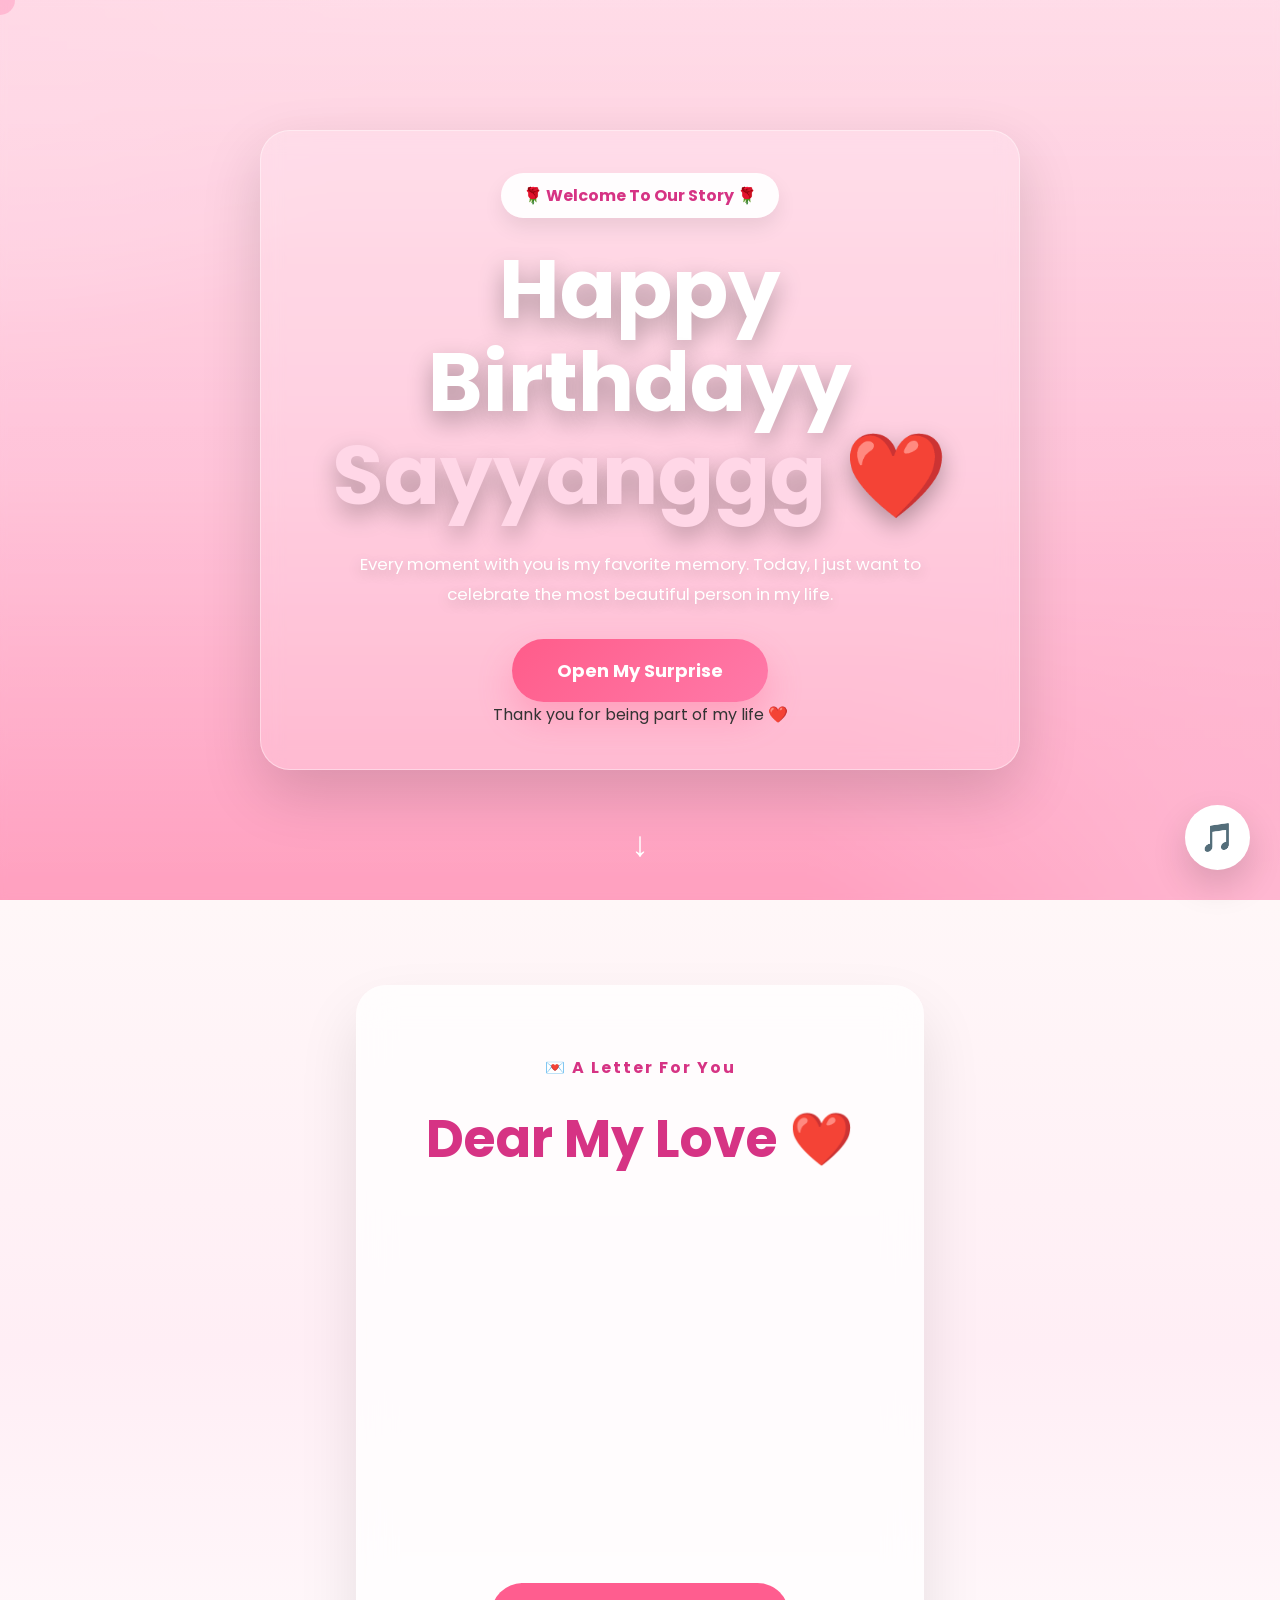
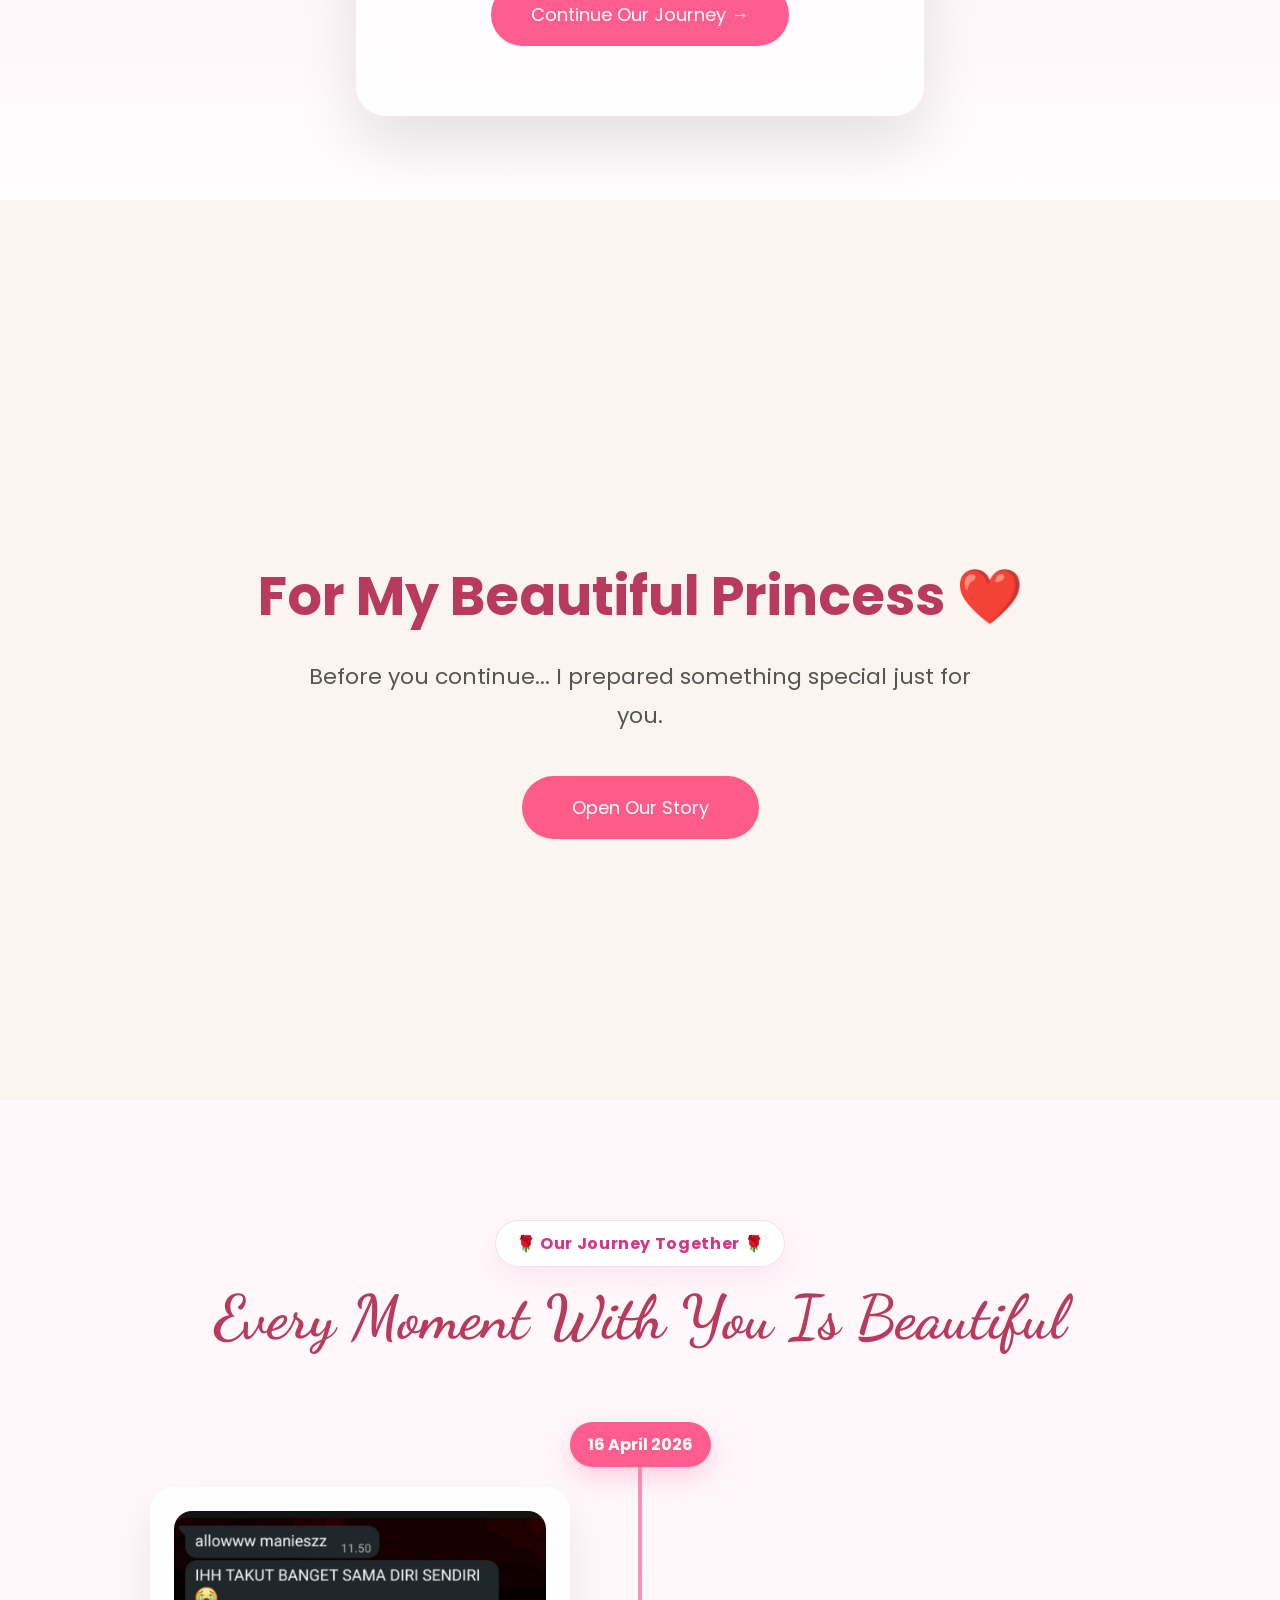
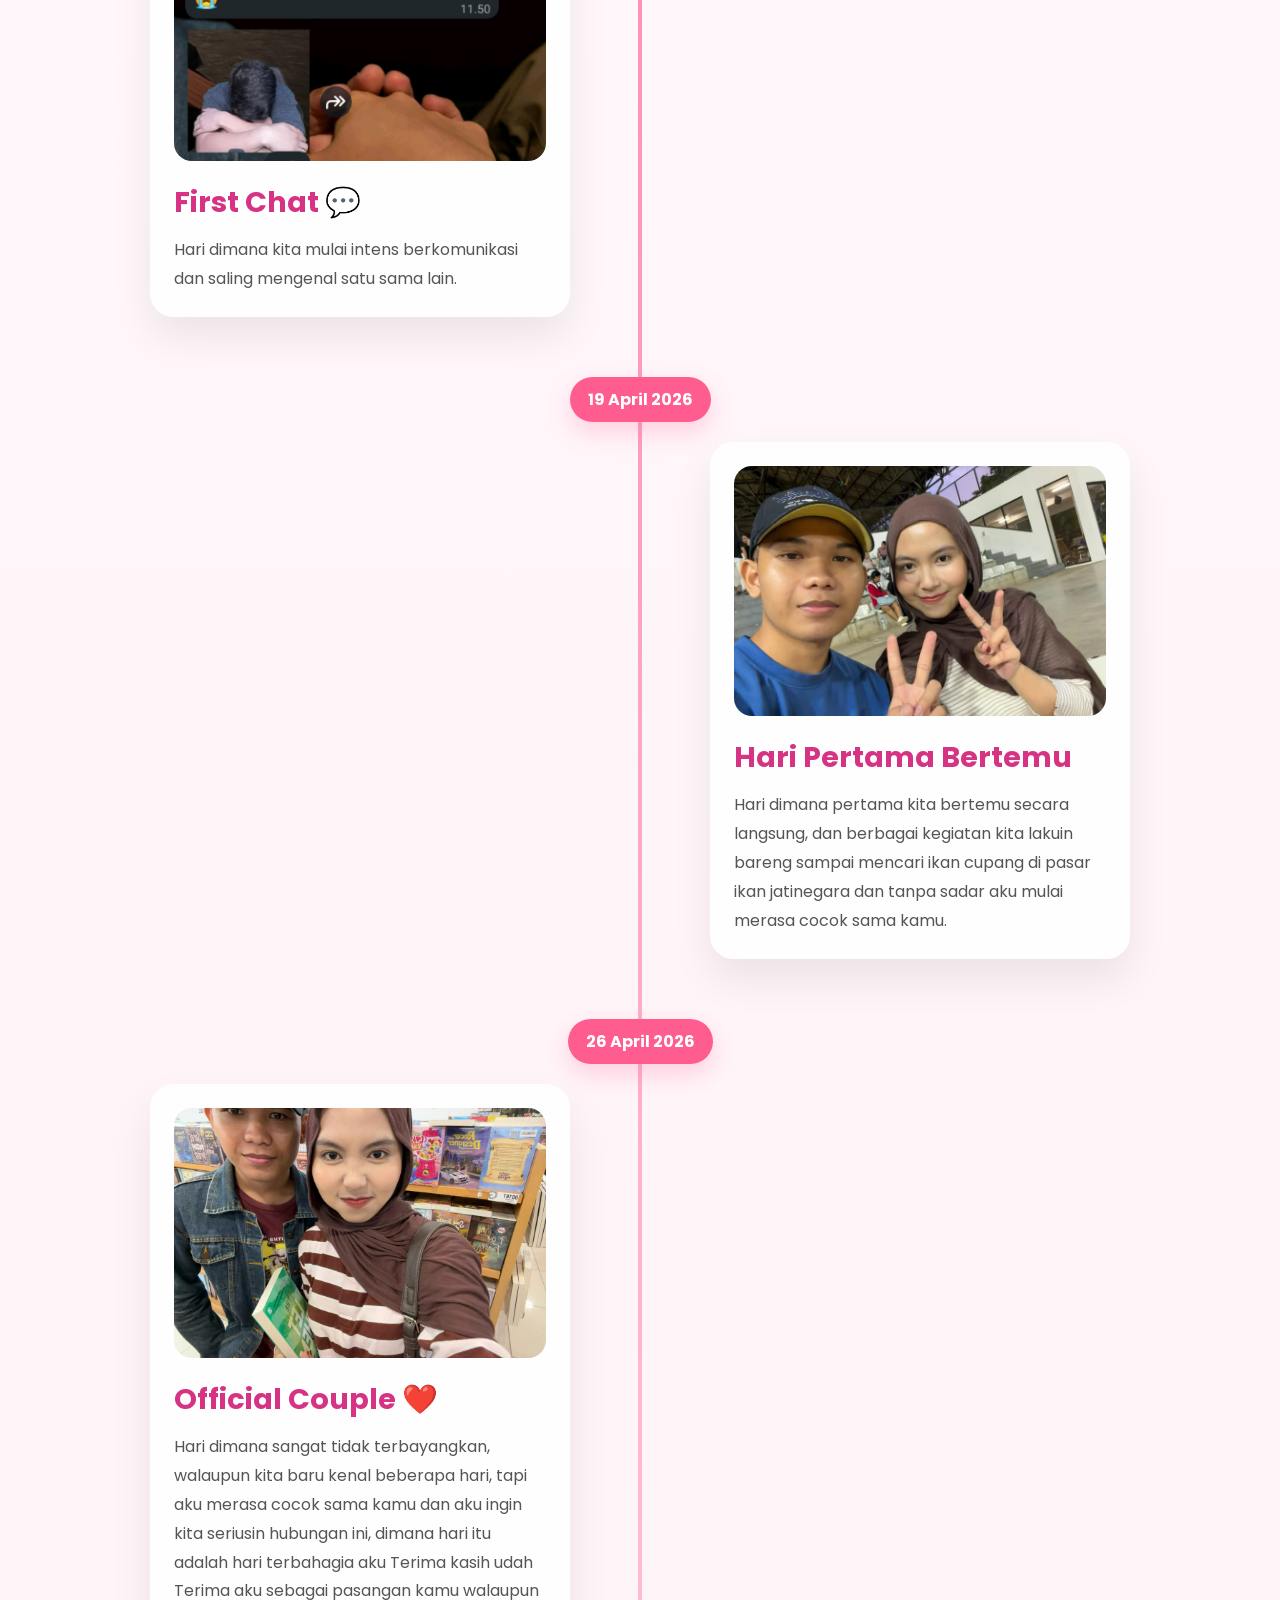
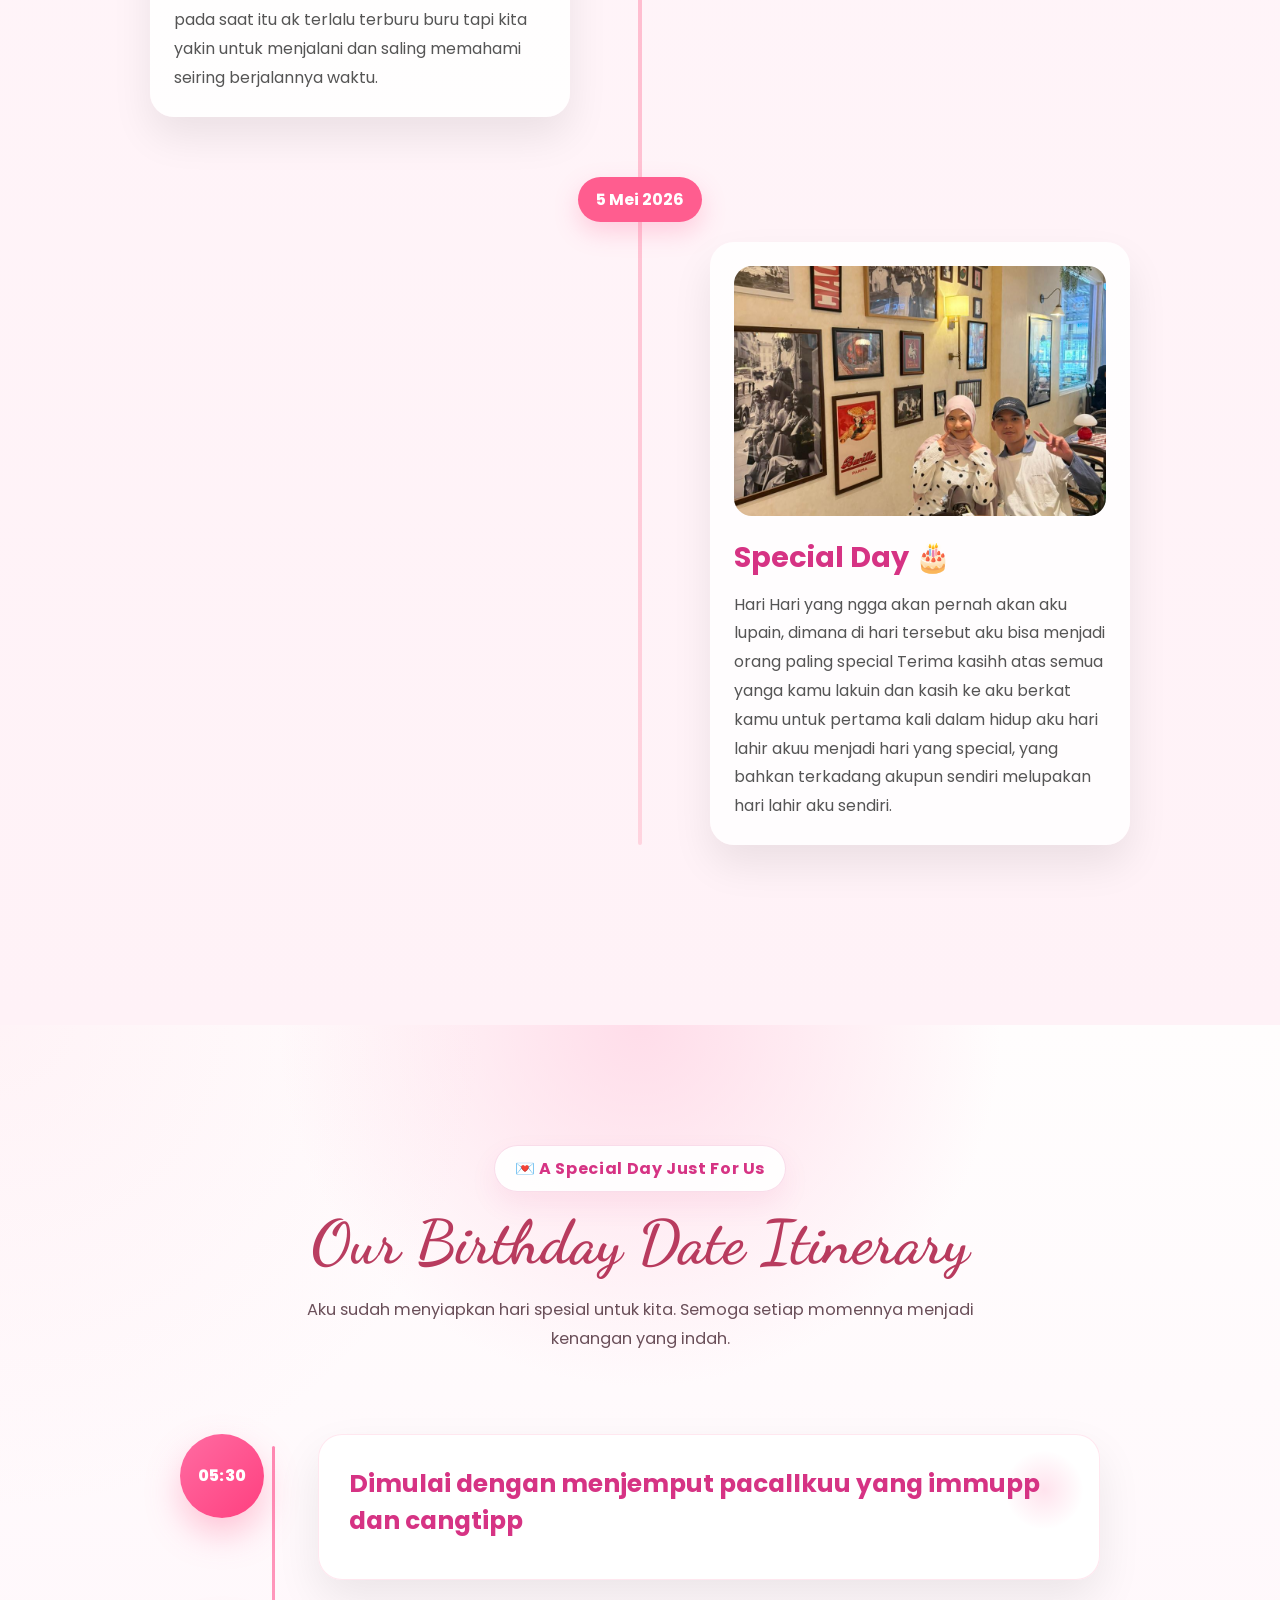
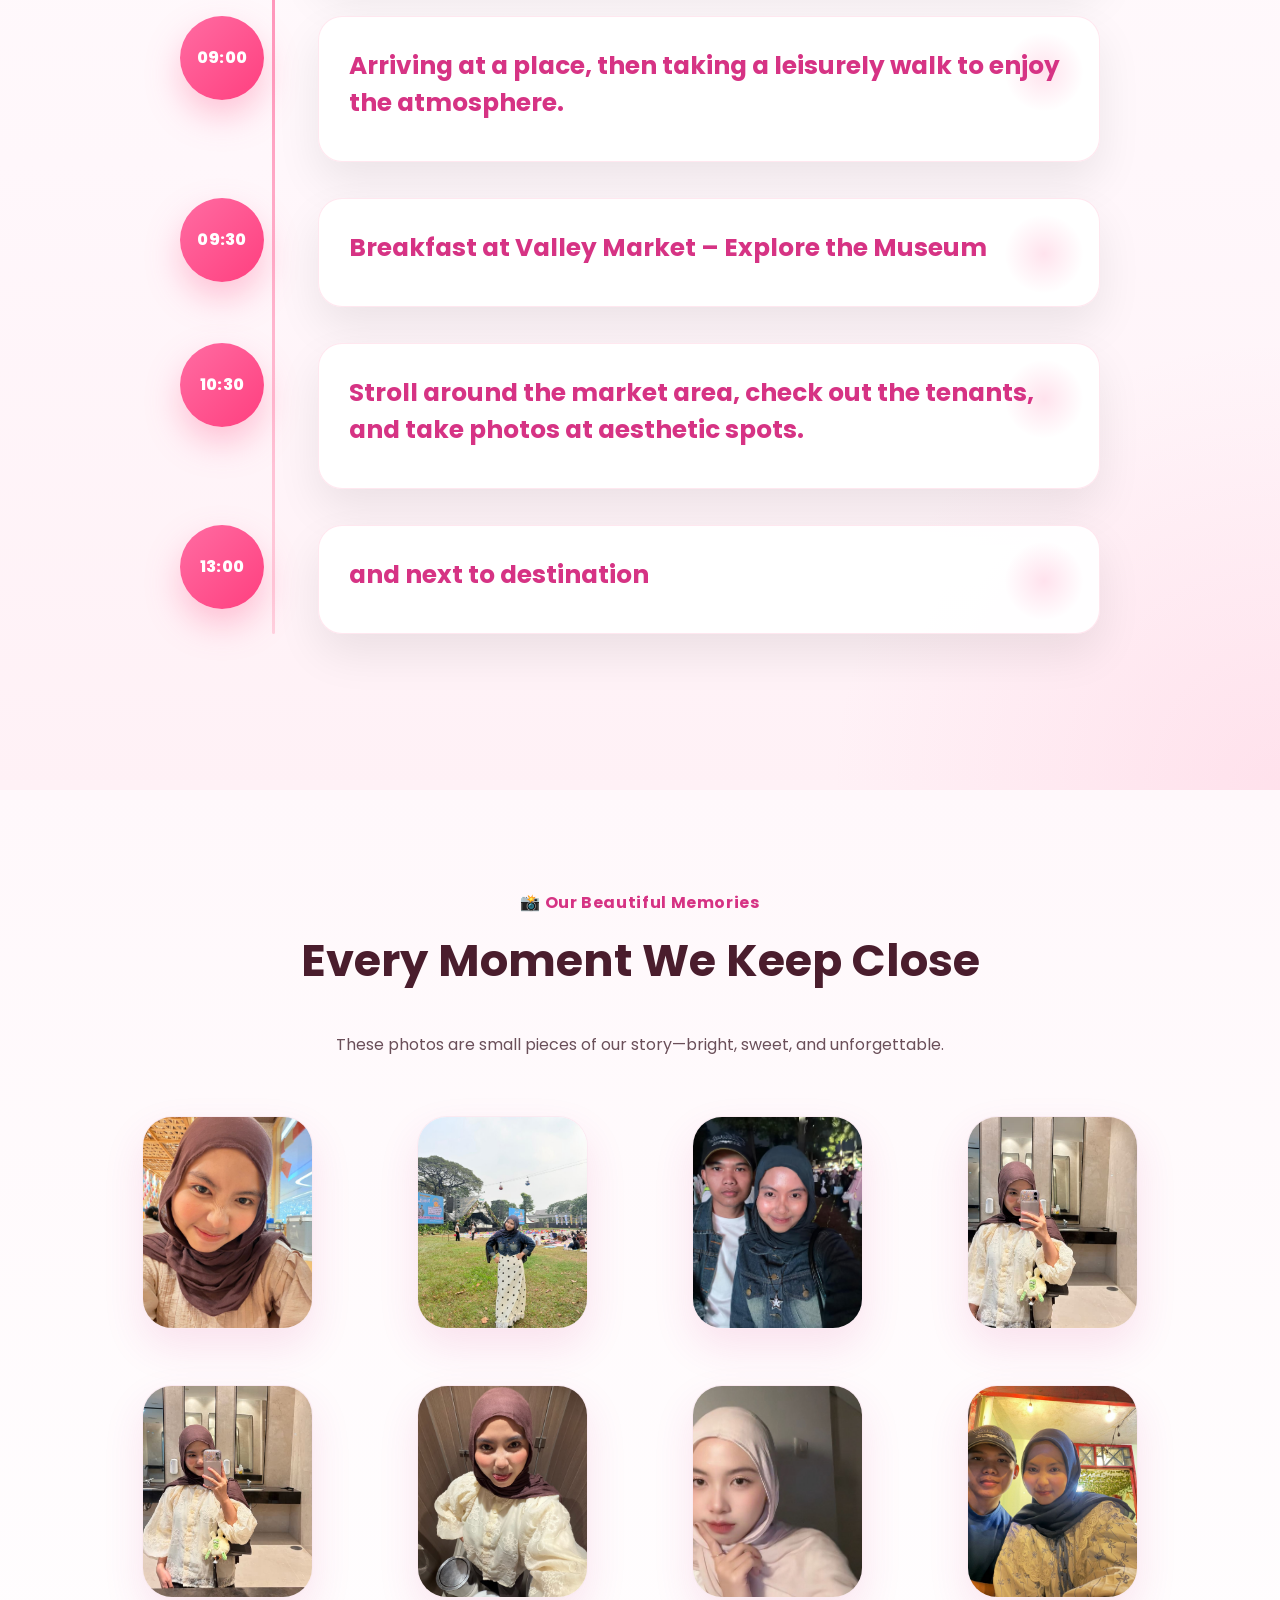
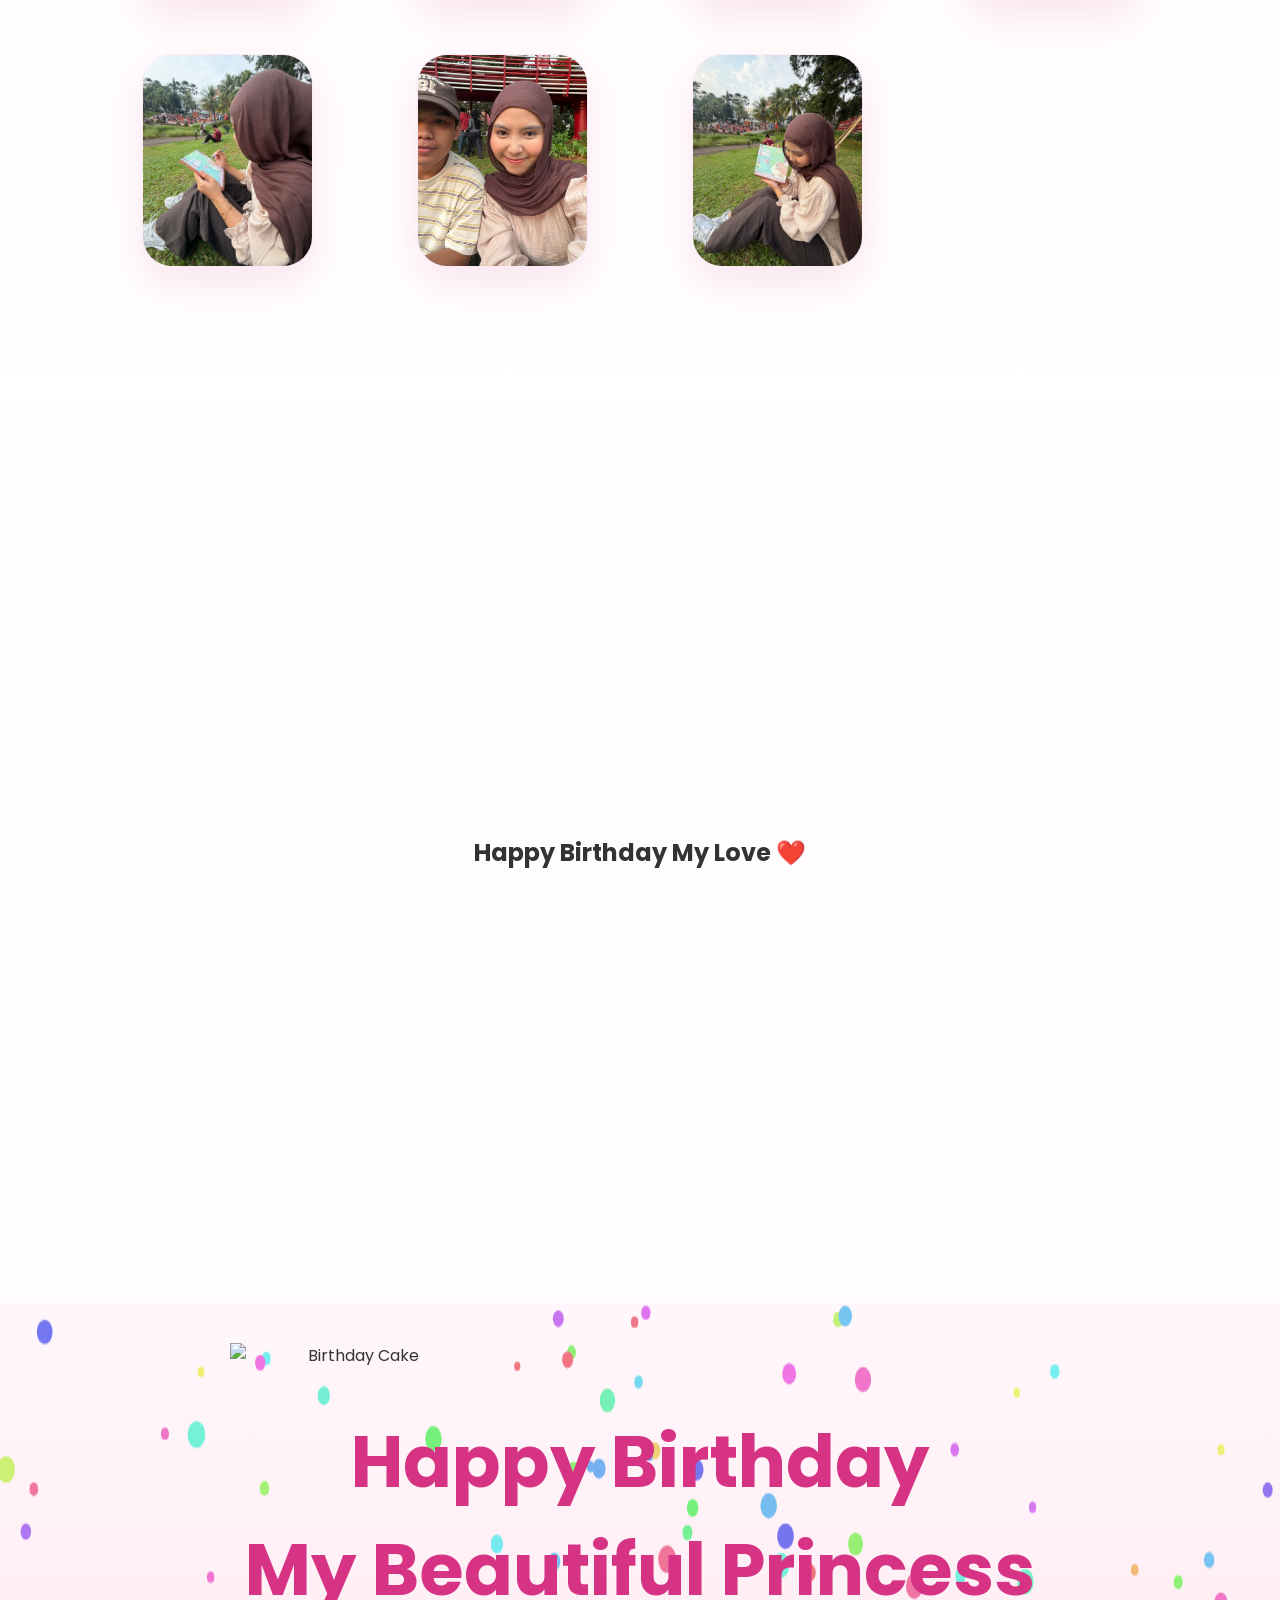
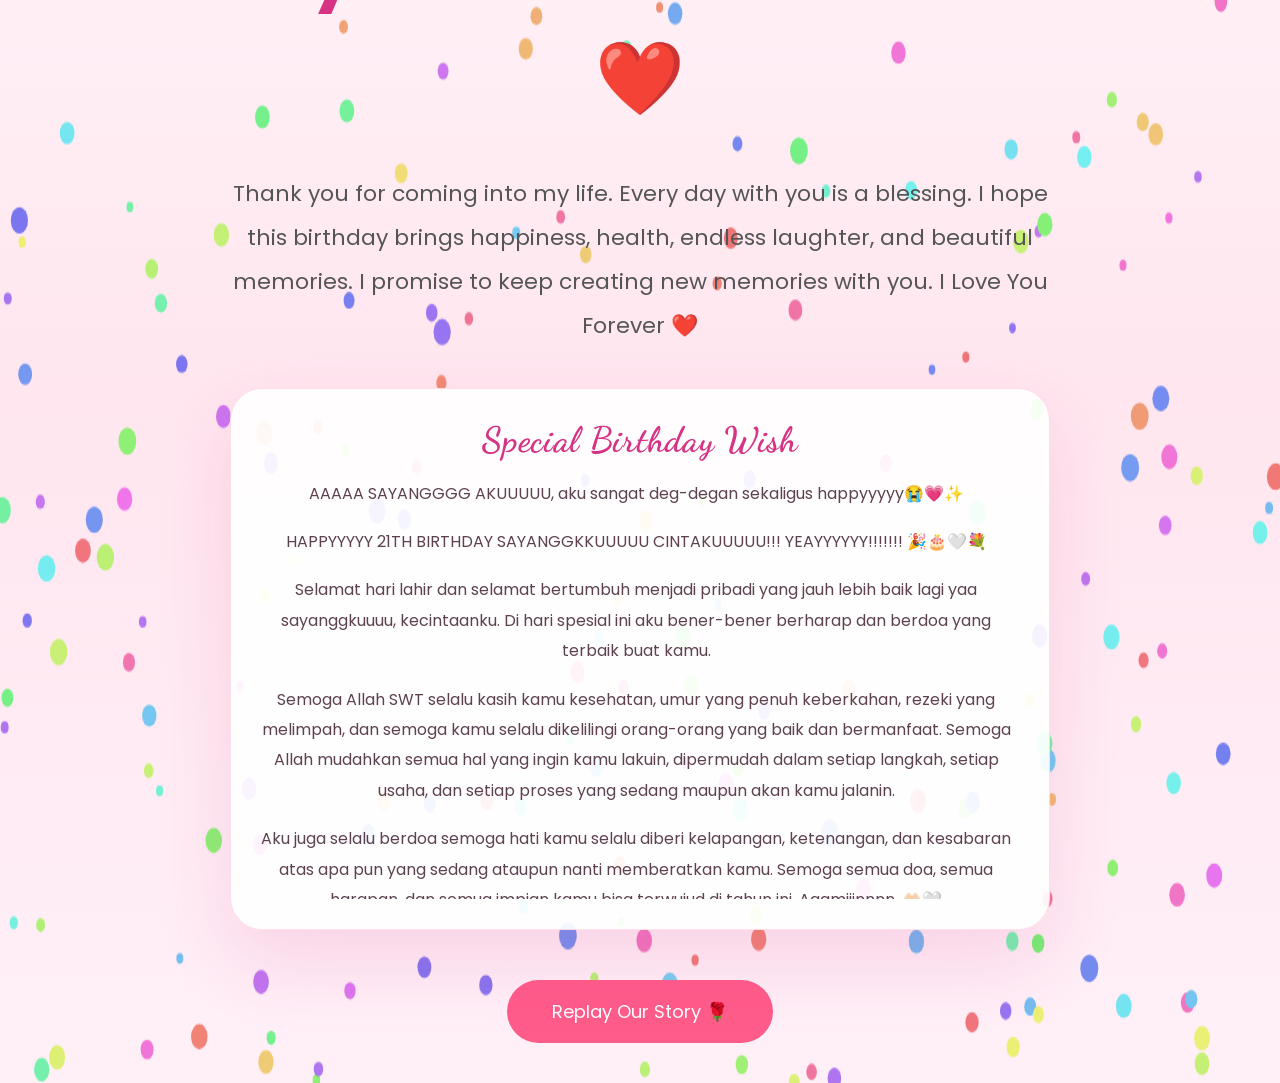
==== commit af3beab5: "update" ====
--- a/index.html
+++ b/index.html
@@ -37,6 +37,15 @@
                     <span>Seconds</span>
                 </div>
             </div>
+
+            <a
+                class="calendar-button"
+                href="https://calendar.google.com/calendar/render?action=TEMPLATE&text=Happy%20Birthday%20My%20Love&details=Celebrate%20our%20special%20day%20together%20with%20love%20and%20joy.&location=Special%20Day&dates=20260719T053000Z/20260719T063000Z"
+                target="_blank"
+                rel="noopener noreferrer"
+            >
+                Add to Google Calendar
+            </a>
         </div>
     </div>
 
--- a/css/entry-countdown.css
+++ b/css/entry-countdown.css
@@ -72,6 +72,26 @@
     margin-top: 34px;
 }
 
+.calendar-button {
+    display: inline-flex;
+    justify-content: center;
+    align-items: center;
+    margin-top: 30px;
+    padding: 14px 24px;
+    border-radius: 999px;
+    background: linear-gradient(135deg, #ff5c8a, #ff7aa9);
+    color: #fff;
+    text-decoration: none;
+    font-weight: 700;
+    box-shadow: 0 16px 35px rgba(255, 92, 138, 0.3);
+    transition: transform 0.25s ease, box-shadow 0.25s ease;
+}
+
+.calendar-button:hover {
+    transform: translateY(-3px);
+    box-shadow: 0 22px 46px rgba(255, 92, 138, 0.4);
+}
+
 .entry-box {
     width: 120px;
     padding: 18px 12px;
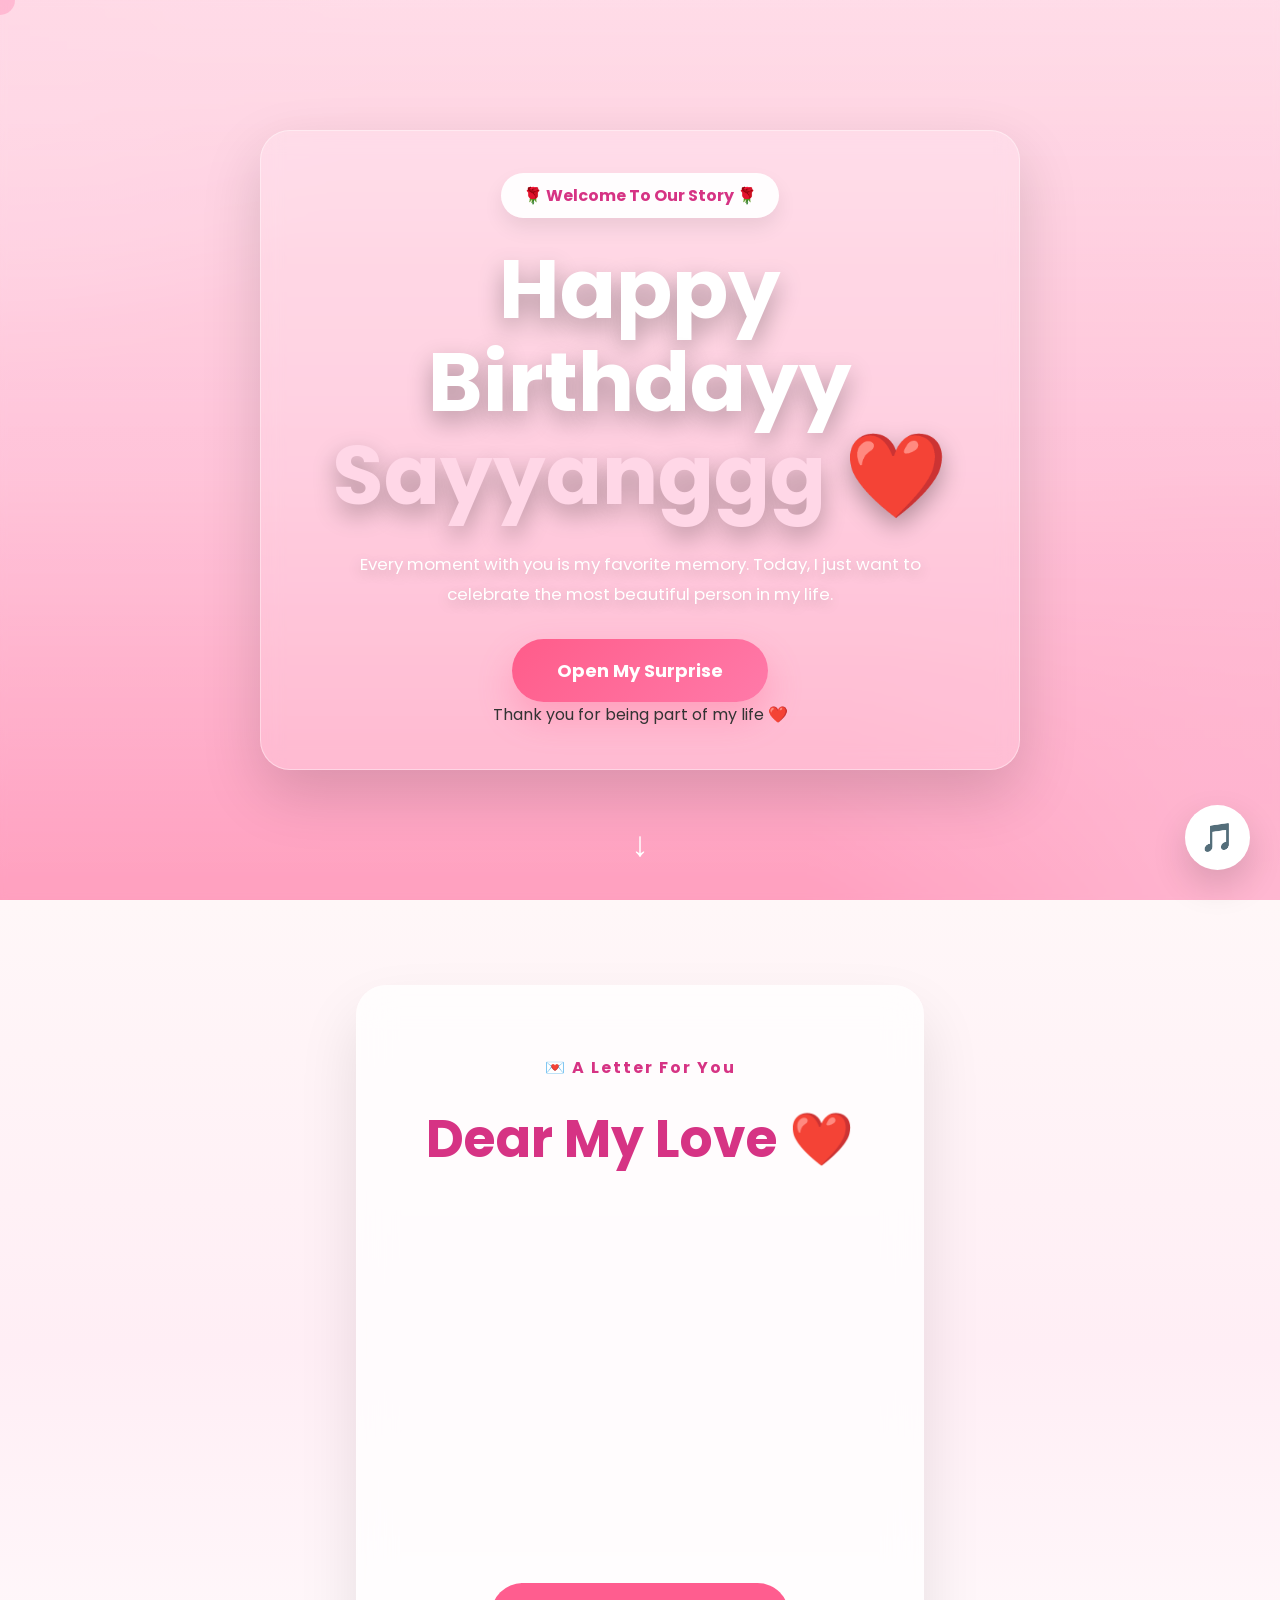
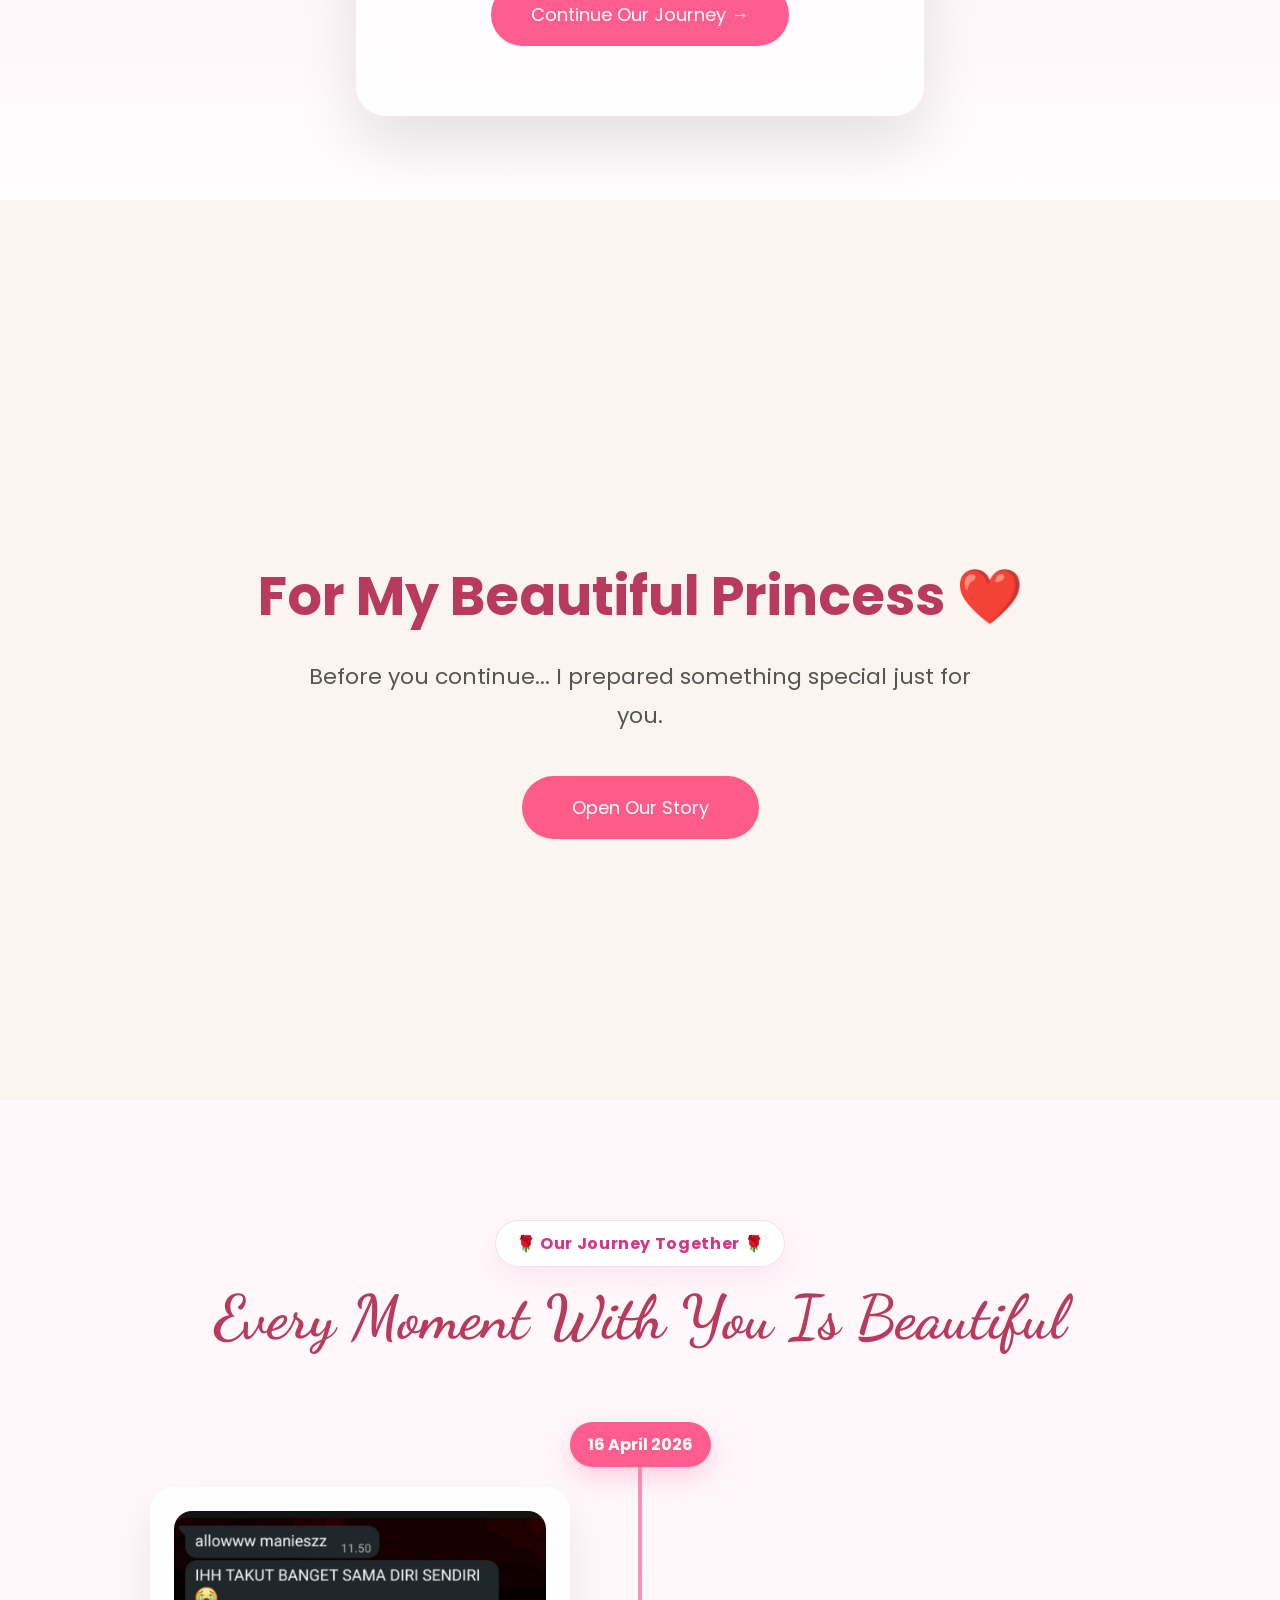
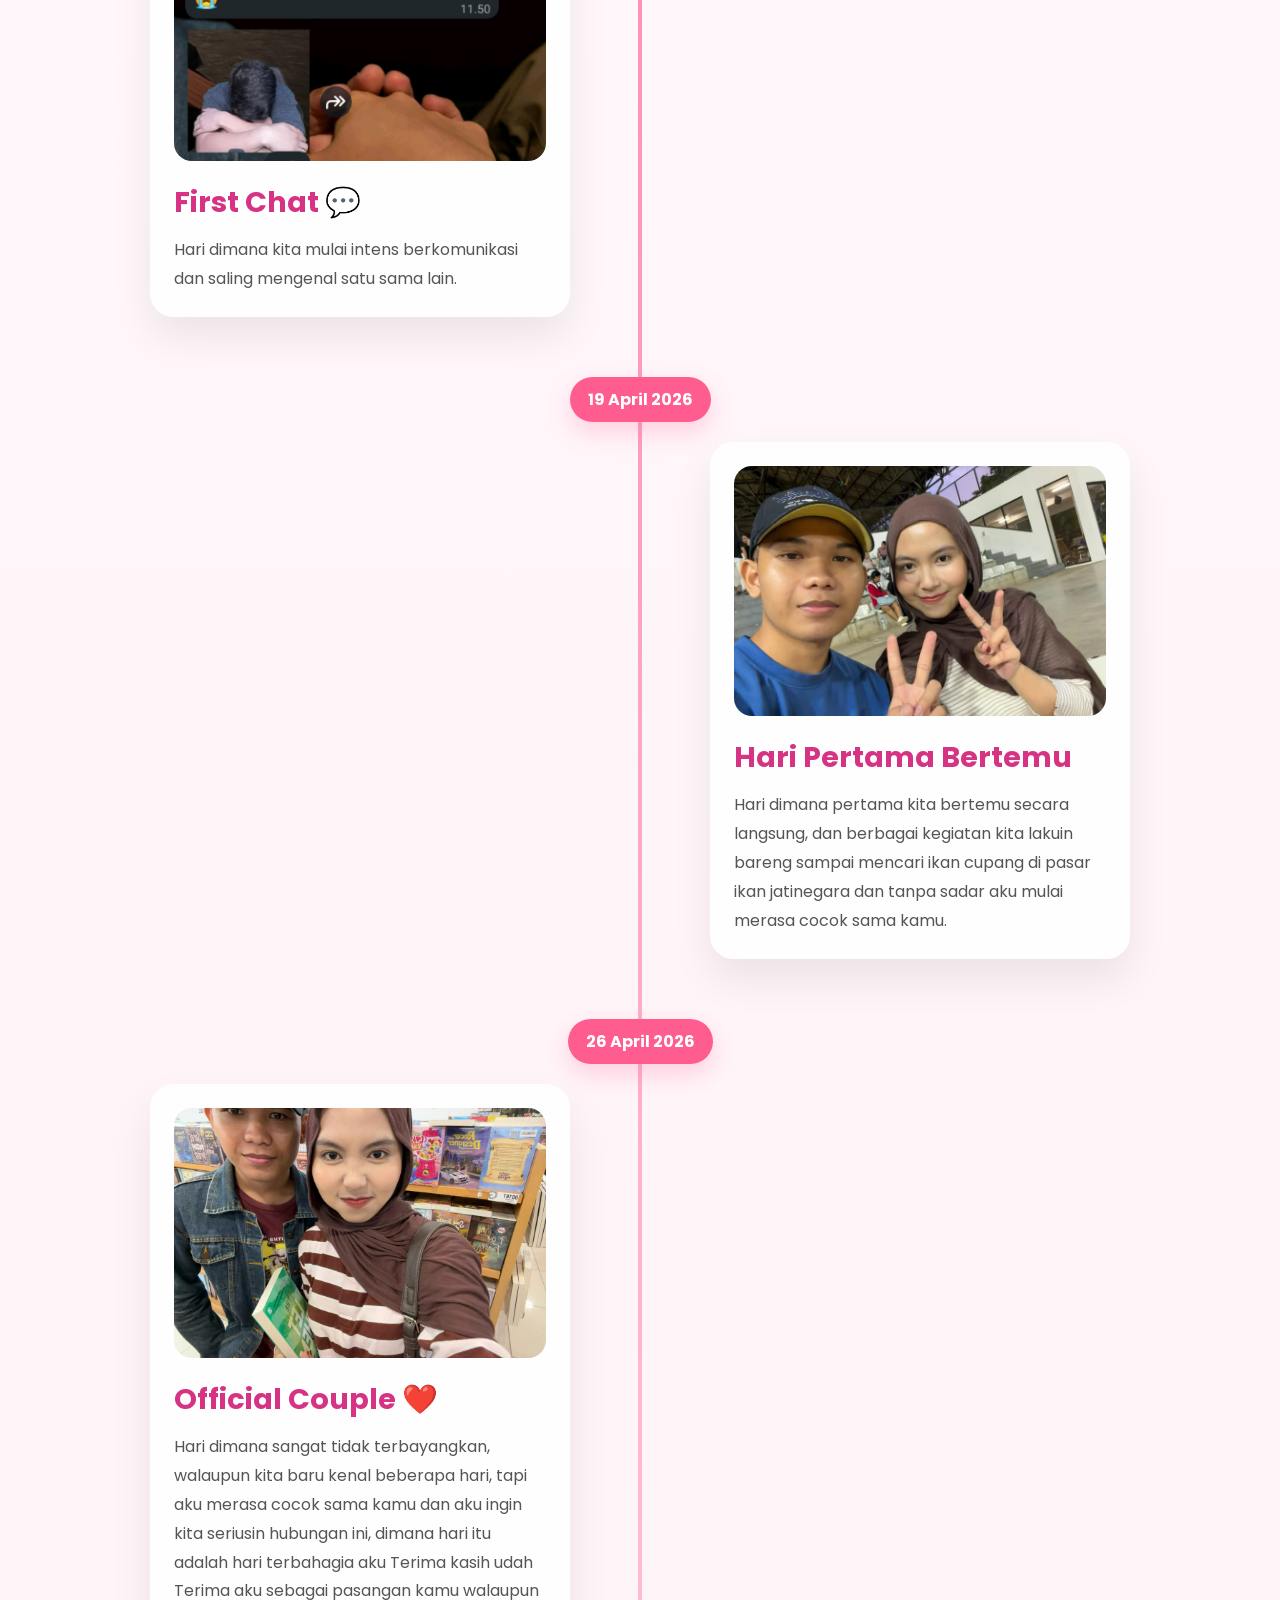
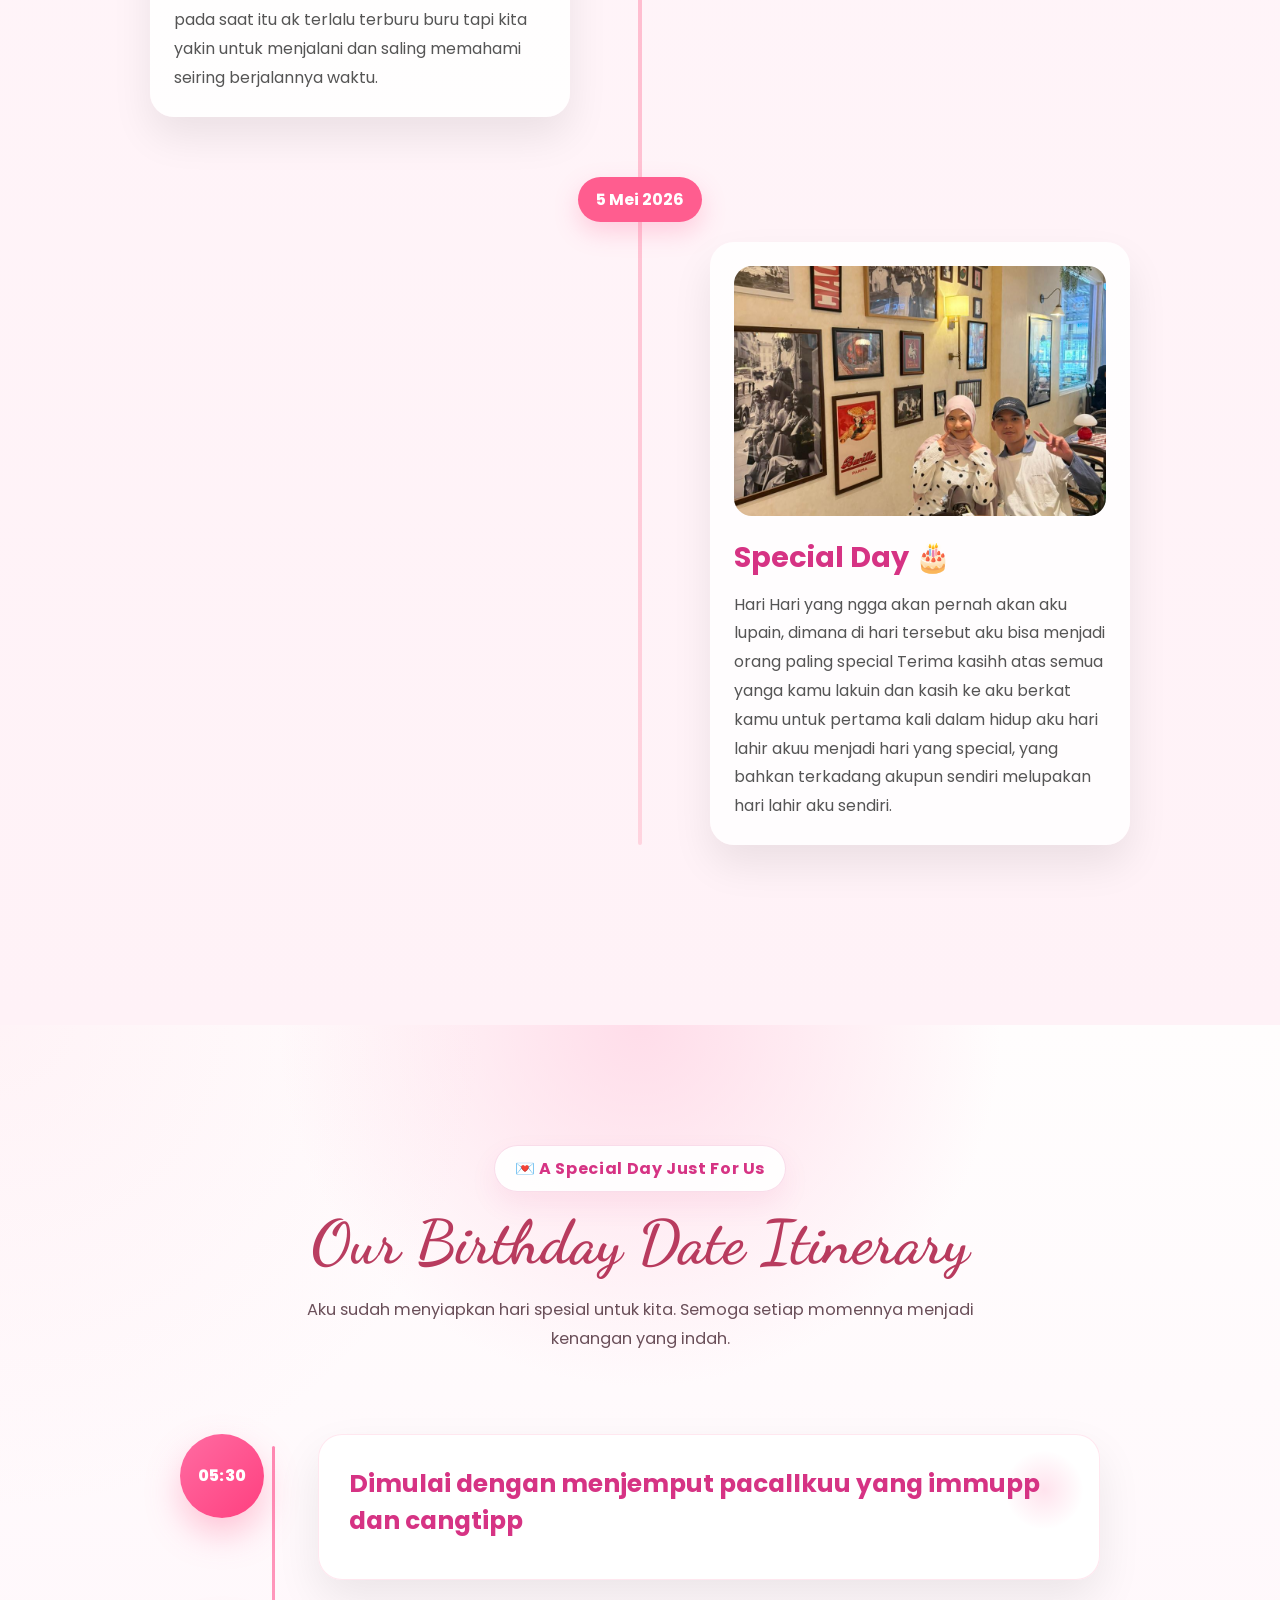
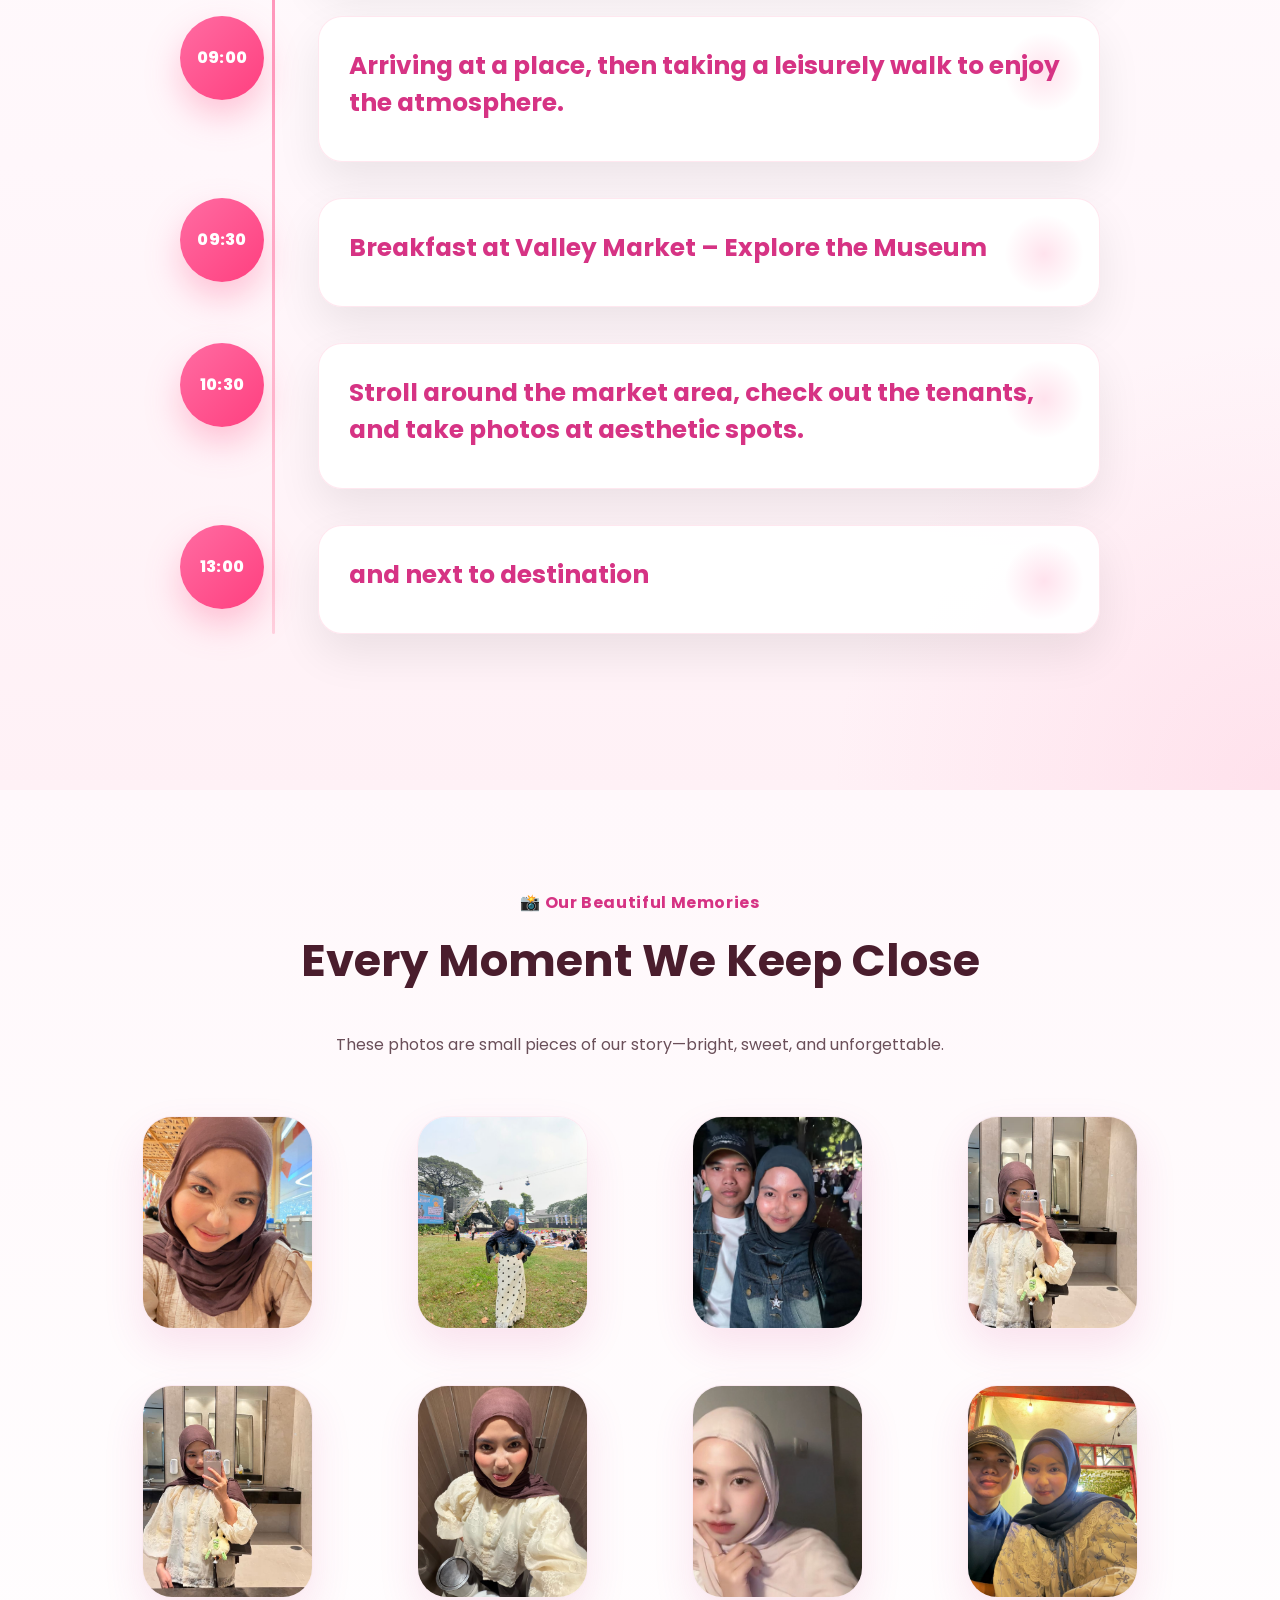
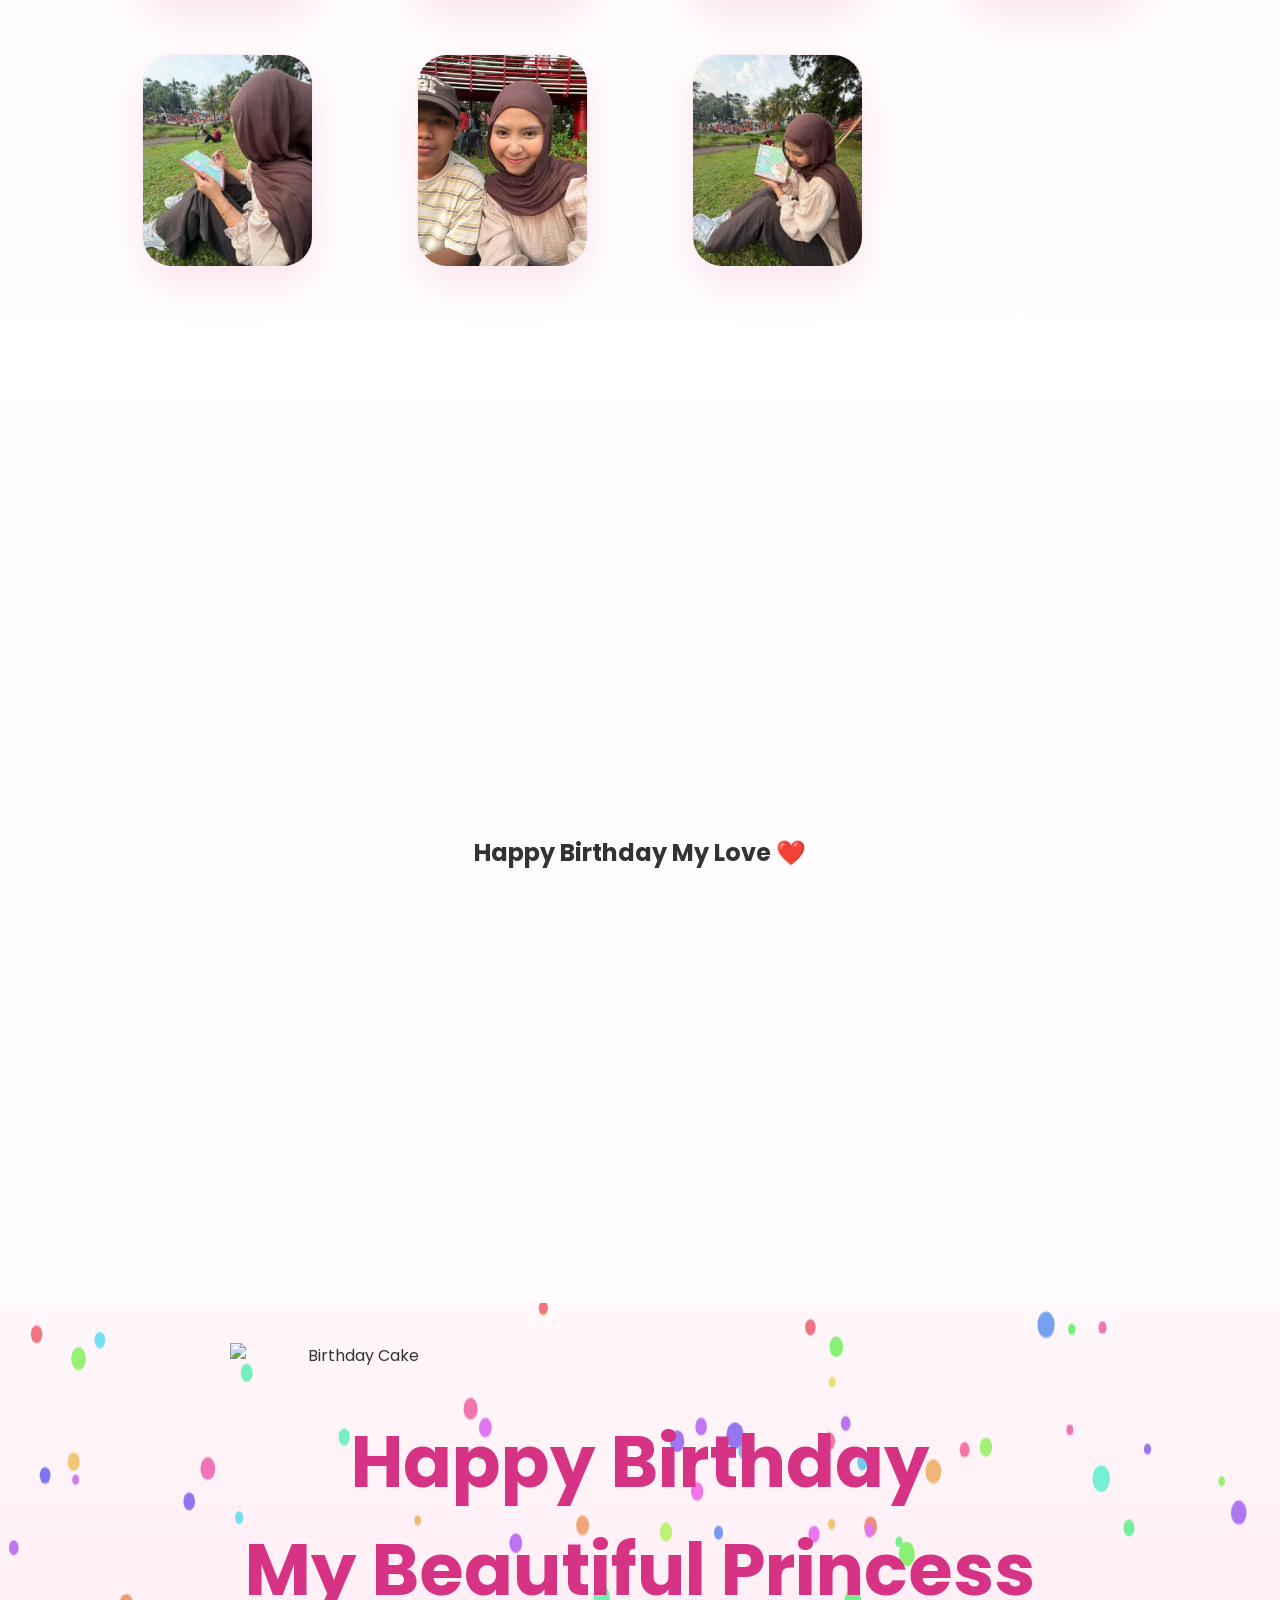
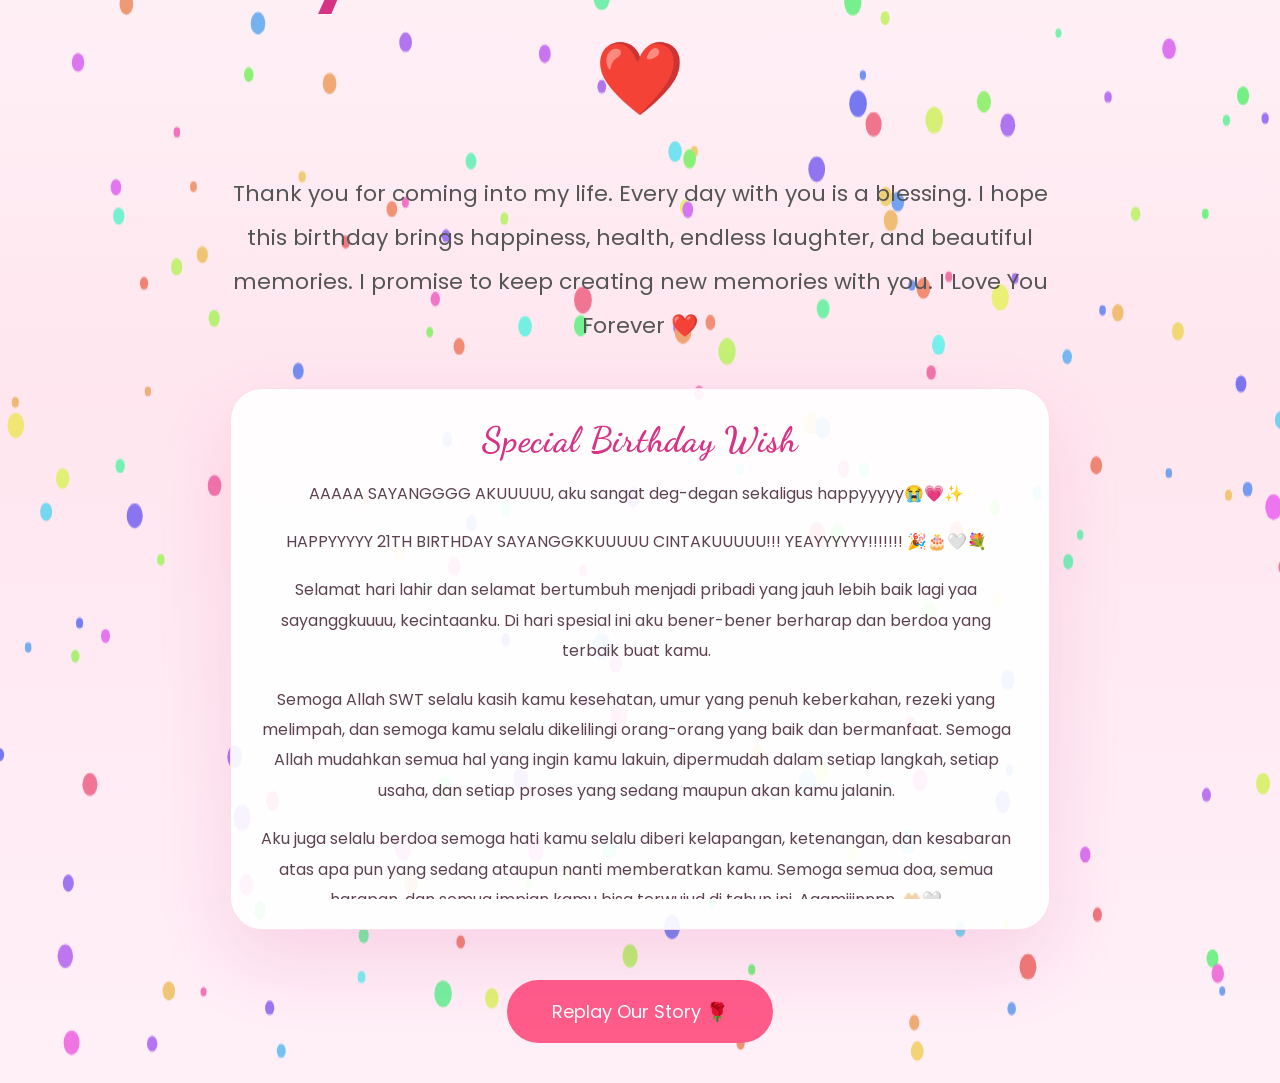
==== commit 6e943e5d: "update" ====
--- a/index.html
+++ b/index.html
@@ -3,7 +3,7 @@
 <head>
     <meta charset="UTF-8">
     <meta name="viewport" content="width=device-width, initial-scale=1.0">
-    <title>Countdown to Your Birthday</title>
+    <title>Countdown to Your Birthday Zahwa Syafirana </title>
     <link rel="preconnect" href="https://fonts.googleapis.com">
     <link rel="preconnect" href="https://fonts.gstatic.com" crossorigin>
     <link href="https://fonts.googleapis.com/css2?family=Dancing+Script:wght@600;700&family=Poppins:wght@400;500;600;700;800&display=swap" rel="stylesheet">
